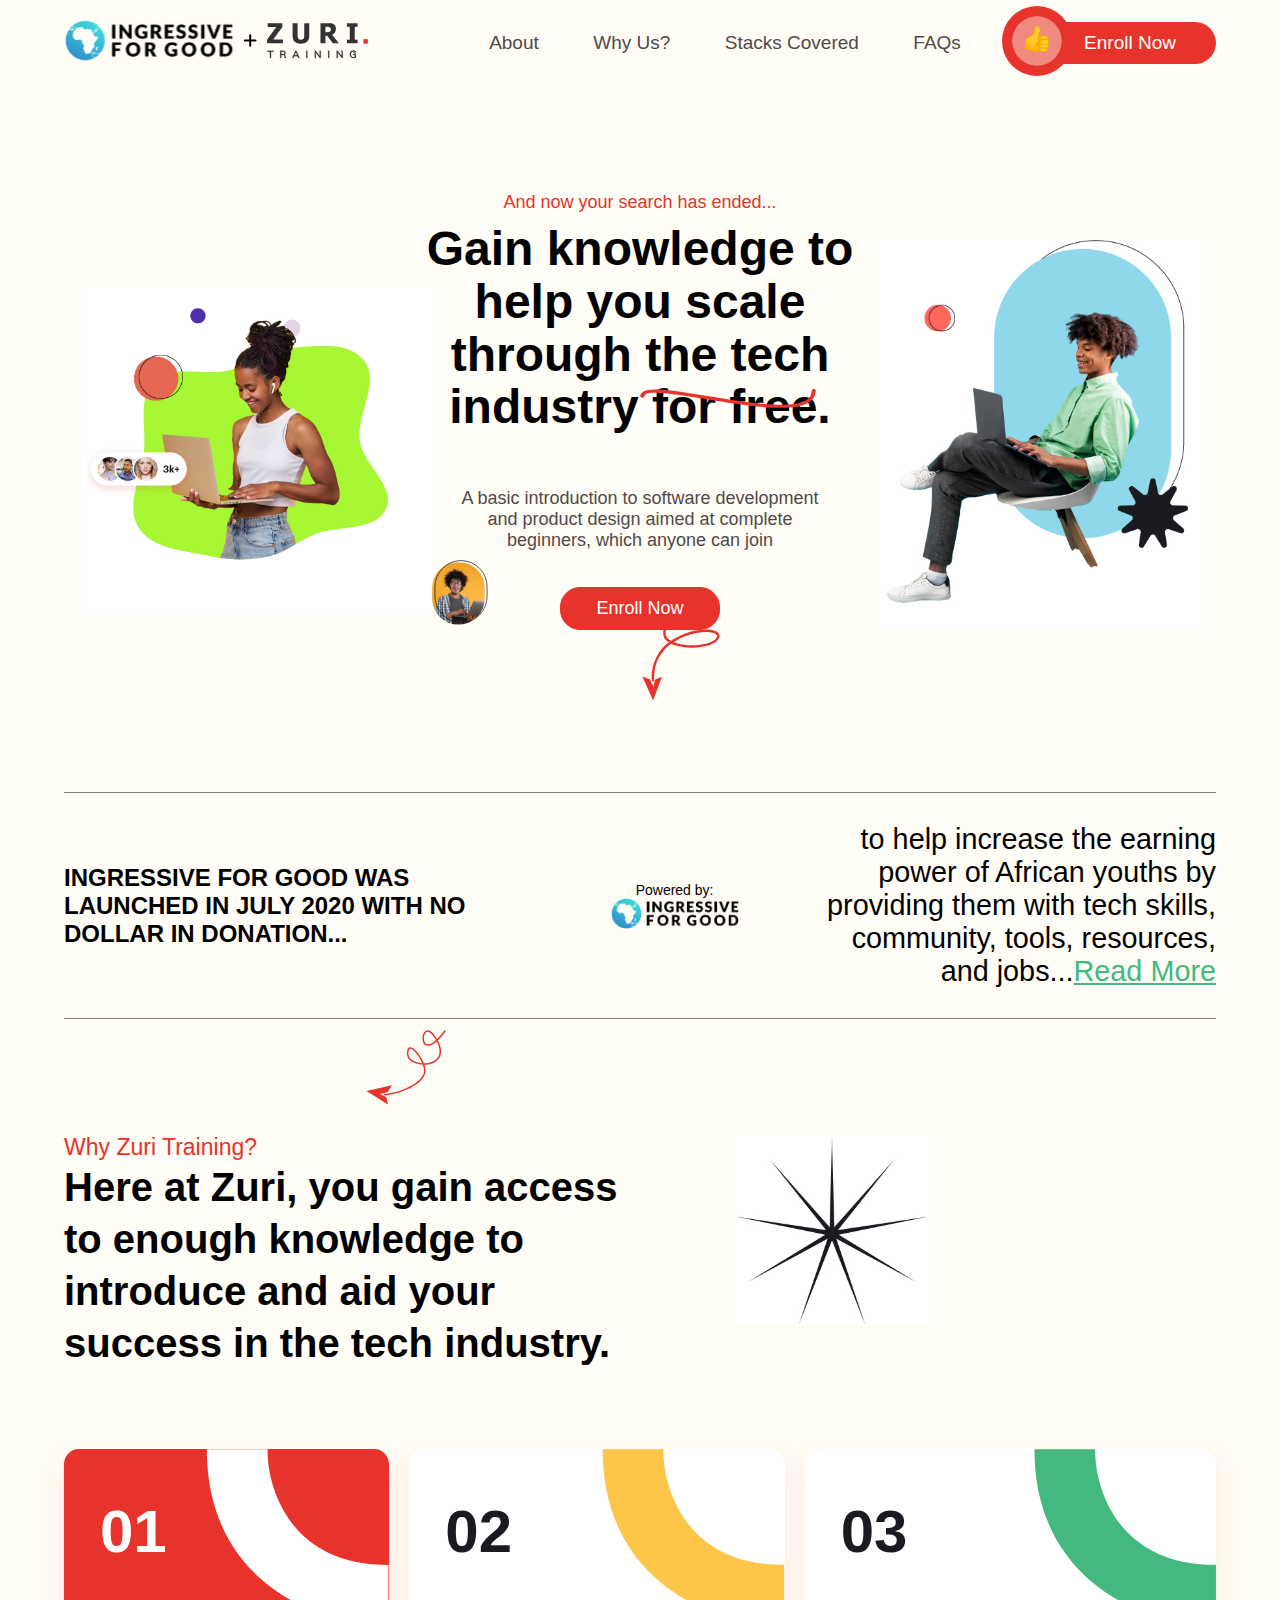
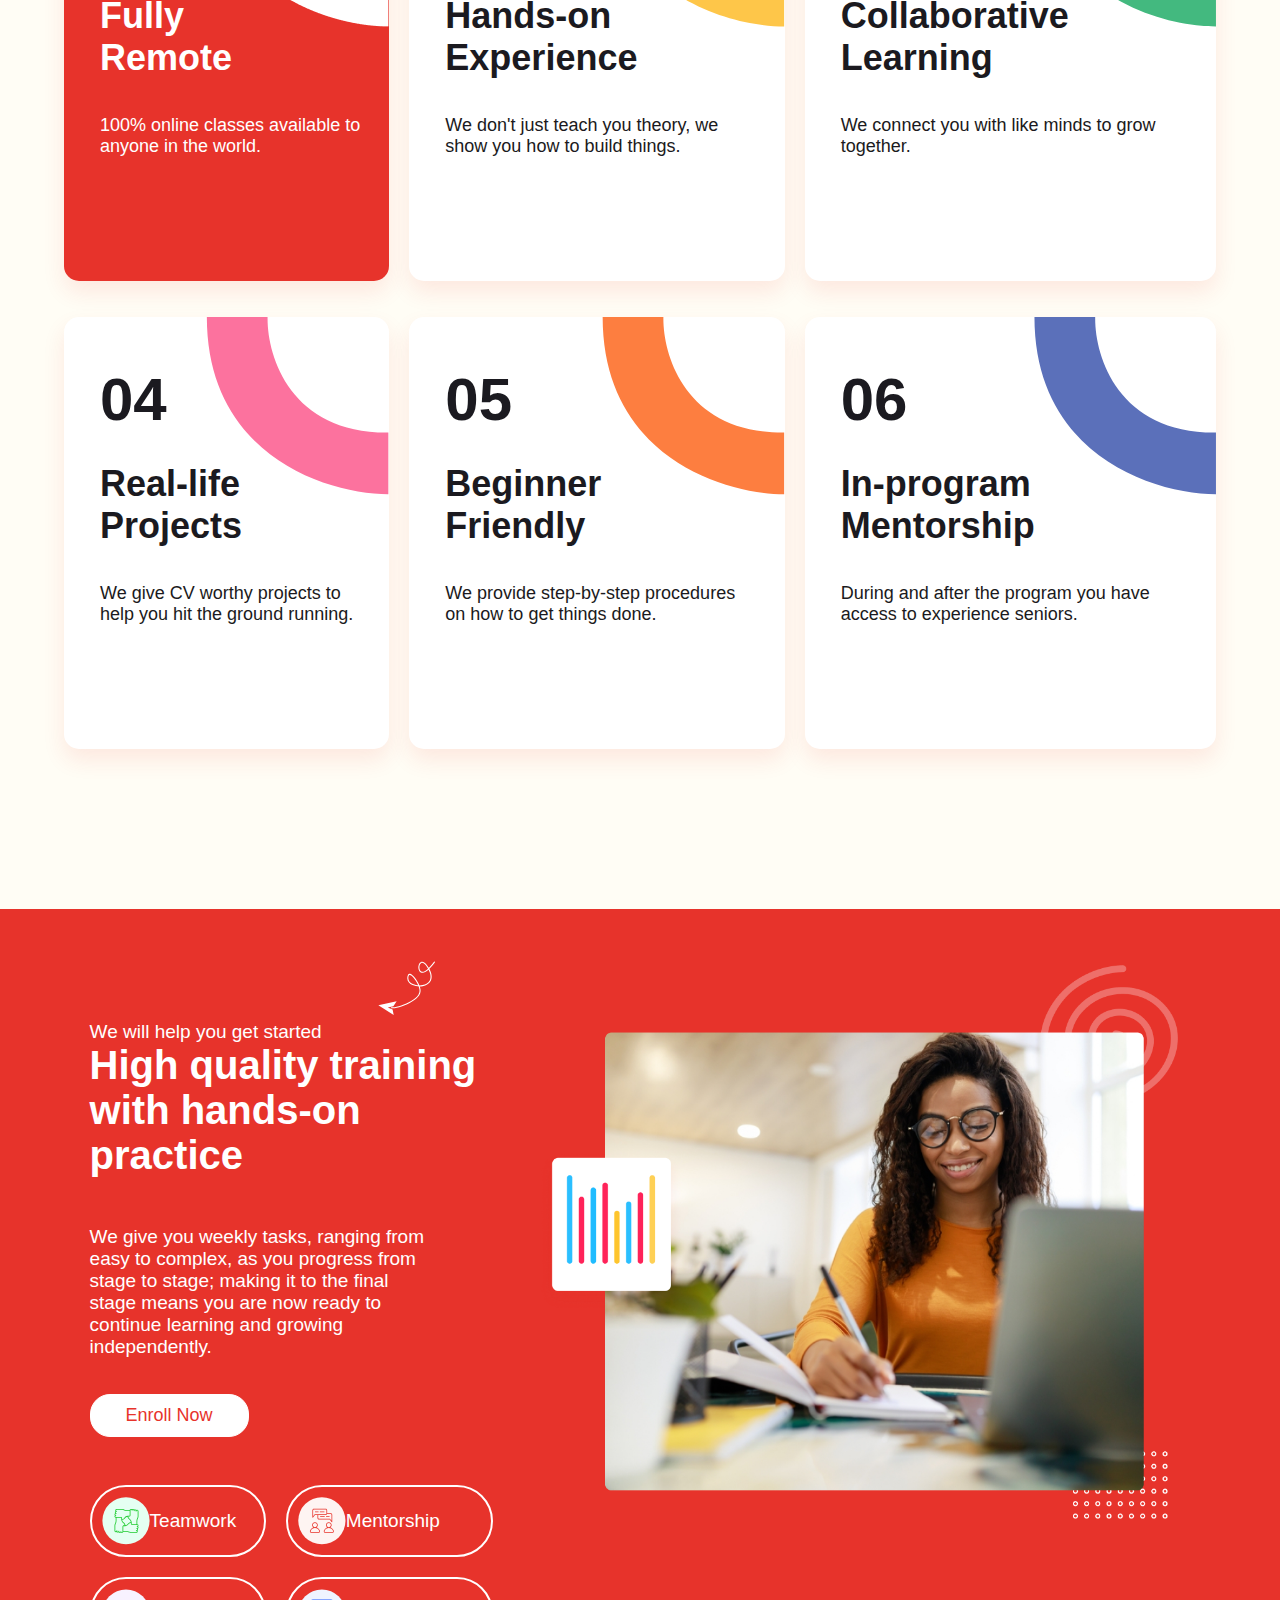
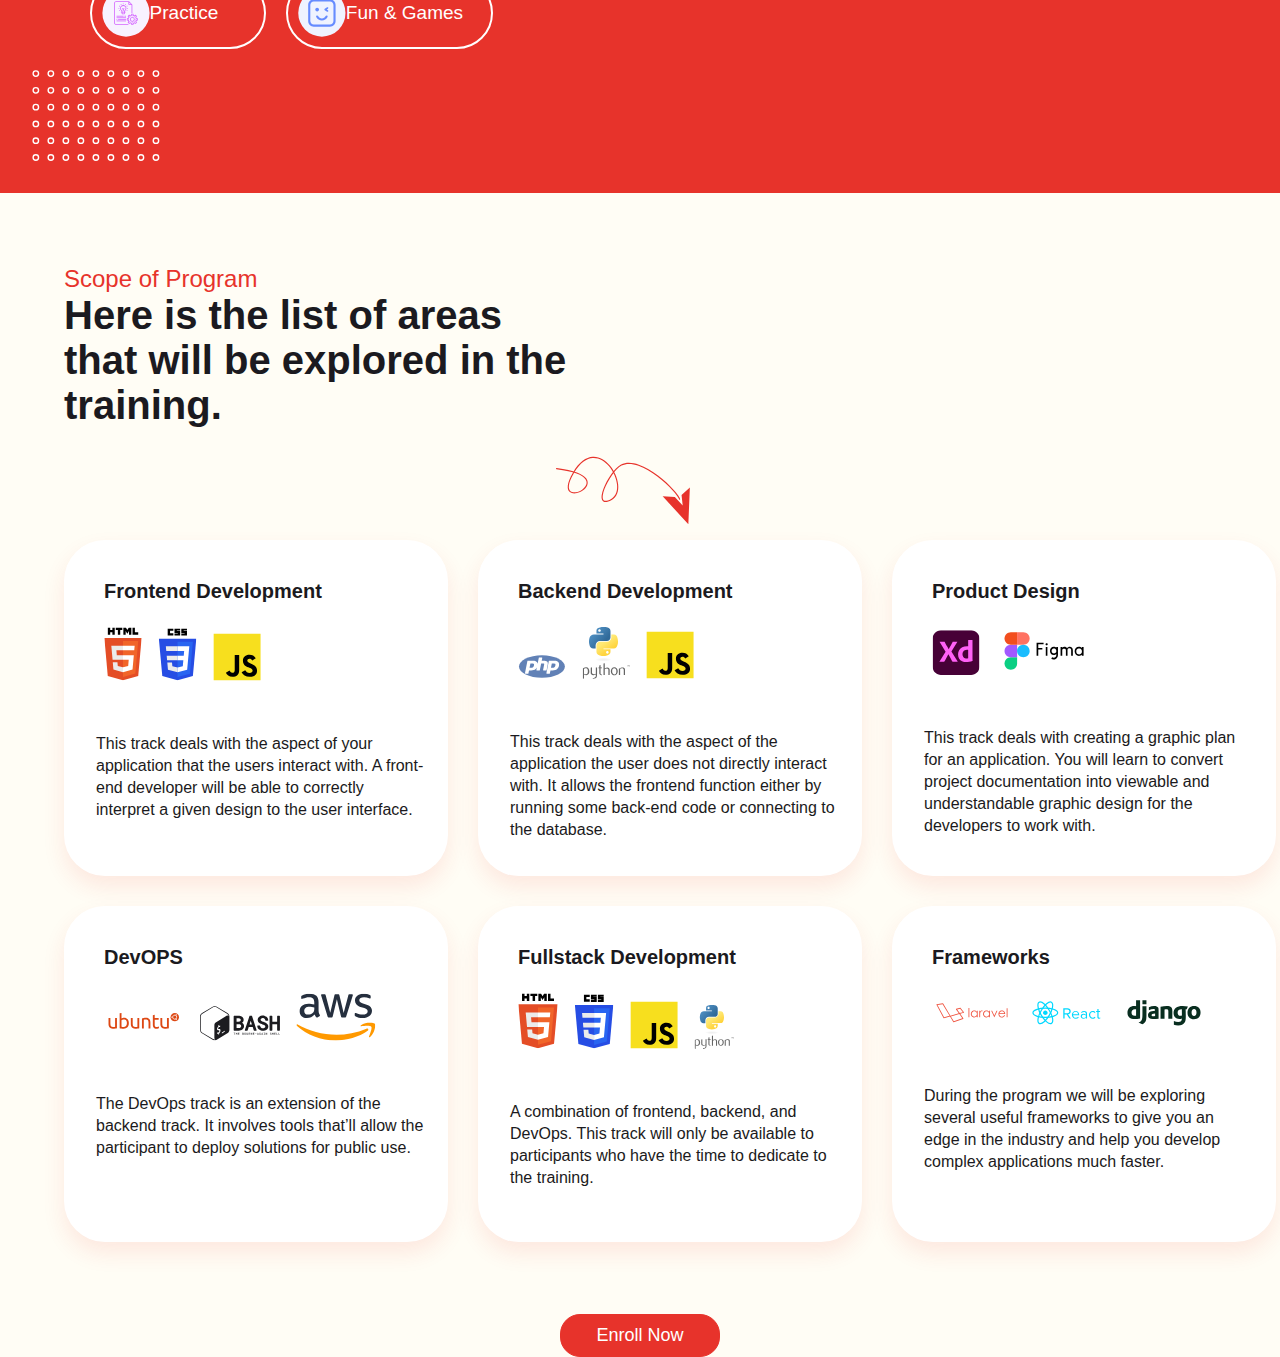
==== training.html @ 25d1b2b5 "commit" ====
<!DOCTYPE html>
<html lang="en">
<head>
    <meta charset="UTF-8">
    <meta http-equiv="X-UA-Compatible" content="IE=edge">
    <meta name="viewport" content="width=device-width, initial-scale=1.0">
    <link rel="stylesheet" href="training.css" type="text/css">
    <title>Training</title>
</head>
<body>
    <header>
        <div class="header-container">
            <div class="logo">
                <img src="./images/Zuri-logo.svg" alt="zuri-ingressive">
            </div>
            <div class="links">
                <a href="#">About</a>
                <a href="#">Why Us?</a>
                <a href="#">Stacks Covered</a>
                <a href="#">FAQs</a>
            </div>
            <div class="enroll">
                <img src="./images/thumbs.png">
                <a href="#">Enroll Now</a>
            </div>
        </div>
    </header>
    <main>
        <div class="main1">
            <p class="first-p">And now your search has ended...</p>
            <h1>Gain knowledge to help you scale through the tech industry for free.</h1>
            <p class="second-p">A basic introduction to software development and product design aimed at complete beginners, which anyone can join</p>
            <button>Enroll Now</button>
            <img class="lady-img" src="./images/lady1.jpg">
            <img class="arrow-img" src="./images/arrow-down.svg">
            <img class="line-img" src="./images/line.svg">
            <img class="male-small-img" src="./images/male-small.svg">
            <img class="male-img" src="./images/male1.jpg">
        </div>
        <div class="main2">
            <h2>INGRESSIVE FOR GOOD WAS LAUNCHED IN JULY 2020 WITH NO DOLLAR IN DONATION...</h2>
            <div class="middle">
                <p>Powered by:</p>
                <img src="./images/ingressive.png">
            </div>
            <p class="right">to help increase the earning power of African youths by providing them with tech skills, community, tools, resources, and jobs...<a href="#">Read More</a></p>
        </div>
        <div class="main3">
            <p>Why Zuri Training?</p>
            <h1>Here at Zuri, you gain access to enough knowledge to introduce and aid your success in the tech industry.</h1>
            <img class="arrow2-img" src="./images/arrow2.svg" alt="">
            <img class="star-img" src="./images/Star.jpg" alt="">
        </div>
        <div class="grid-div">
            <div class="grid-container">
                <div class="grid1">
                    <h1>01</h1>
                    <h2>Fully Remote</h2>
                    <p>100% online classes available to anyone in the world.</p>
                    <img src="./images/curve1.png">
                </div>
                <div class="grid2">
                    <h1>02</h1>
                    <h2>Hands-on Experience</h2>
                    <p>We don't just teach you theory, we show you how to build things.</p>
                    <img src="./images/curve2.svg">
                </div>
                <div class="grid3">
                    <h1>03</h1>
                    <h2>Collaborative Learning</h2>
                    <p>We connect you with like minds to grow together.</p>
                    <img src="./images/curve3.svg">
                </div>
                <div class="grid4">
                    <h1>04</h1>
                    <h2>Real-life Projects</h2>
                    <p>We give CV worthy projects to help you hit the ground running.</p>
                    <img src="./images/curve4.svg">
                </div>
                <div class="grid5">
                    <h1>05</h1>
                    <h2>Beginner Friendly</h2>
                    <p>We provide step-by-step procedures on how to get things done.</p>
                    <img src="./images/curve5.svg">
                </div>
                <div class="grid6">
                    <h1>06</h1>
                    <h2>In-program Mentorship</h2>
                    <p>During and after the program you have access to experience seniors.</p>
                    <img src="./images/curve6.svg">
                </div>
            </div>
        </div>
        <div class="main4">
            <img class="dotsection" src="./images/dotsection.svg">
            <img class="arrow3" src="./images/arrow3.svg">
            <div class="left">
                <div class="left-top">
                    <p>We will help you get started</p>
                    <h1>High quality training with hands-on practice</h1>
                    <p class="para2">We give you weekly tasks, ranging from easy to complex, as you progress from stage to stage; making it to the final stage means you are now ready to continue learning and growing independently.</p>
                    <button>Enroll Now</button>
                </div>
                <div class="left-bottom">
                    <div class="left-bottom-grid">
                        <div class="teamwork">
                            <img src="./images/teamwork.svg">
                            <p>Teamwork</p>
                        </div>
                        <div class="mentorship">
                            <img src="./images/mentorship.svg">
                            <p>Mentorship</p>
                        </div>
                        <div class="practice">
                            <img src="./images/practice.svg">
                            <p>Practice</p>
                        </div>
                        <div class="games">
                            <img src="./images/games.svg">
                            <p>Fun & Games</p>
                        </div>
                    </div>
                </div>
            </div>
            <div class="right">
                <img src="./images/main4big-img.png">
            </div>
        </div>
        <div class="main5">
            <p class="main5-p">Scope of Program</p>
            <h1 class="main5-h1">Here is the list of areas that will be explored in the training.</h1>
            <img class="arrow5"src="./images/arrow5.svg">
            <div class="main5-grid">
                <div class="g1">
                    <h2>Frontend Development</h2>
                    <div class="img-div">
                        <img src="./images/html.svg" alt="html"><img src="./images/css-3.svg" alt="css"><img class="java" src="./images/javascript.svg" alt="javascript">
                    </div>
                    <p>This track deals with the aspect of your application that the users interact with. A front-end developer will be able to correctly interpret a given design to the user interface.</p>
                </div>
                <div class="g2">
                    <h2>Backend Development</h2>
                    <div class="img-div">
                        <img src="./images/php2-logo.svg" alt="php"><img src="./images/python-logo.svg" alt="python"><img class="java" src="./images/javascript.svg" alt="javascript">
                    </div>
                    <p>This track deals with the aspect of the application the user does not directly interact with. It allows the frontend function either by running some back-end code or connecting to the database.</p>
                </div>
                <div class="g3">
                    <h2>Product Design</h2>
                    <div class="img-div">
                        <img src="./images/adobe-xd logo.svg" alt="adobe"><img class="fig" src="./images/Figma logo.svg" alt="figma">
                    </div>
                    <p>This track deals with creating a graphic plan for an application. You will learn to convert project documentation into viewable and understandable graphic design for the developers to work with.</p>
                </div>
                <div class="g4">
                    <h2>DevOPS</h2>
                    <div class="img-div">
                        <img src="./images/Ubuntu logo.svg" alt="ubuntu"><img src="./images/Bash logo.svg" alt="bash"><img src="./images/aws logo.svg" alt="aws">
                    </div>
                    <p>The DevOps track is an extension of the backend track. It involves tools that’ll allow the participant to deploy solutions for public use.</p>
                </div>
                <div class="g5">
                    <h2>Fullstack Development</h2>
                    <div class="img-div">
                        <img src="./images/html.svg" alt="html"><img src="./images/css-3.svg" alt="css"><img class="java" src="./images/javascript.svg" alt="javascript"><img src="./images/python-logo.svg" alt="python">
                    </div>
                    <p>A combination of frontend, backend, and DevOps. This track will only be available to participants who have the time to dedicate to the training.</p>
                </div>
                <div class="g6">
                    <h2>Frameworks</h2>
                    <div class="img-div">
                        <img src="./images/Laravel logo.svg" alt="laravel"><img src="./images/React logo.svg" alt="react"><img src="./images/Django logo.svg" alt="django">
                    </div>
                    <p>During the program we will be exploring several useful frameworks to give you an edge in the industry and help you develop complex applications much faster.</p>
                </div>
            </div>
            <button>Enroll Now</button>
        </div>
    </main>
</body>
</html>
---- training.css ----
@font-face {
    font-family: Averta;
    src: url(https://res.cloudinary.com/dafsch2zs/raw/upload/v1596618987/Zuri%20Landing/AvertaDemoPECuttedDemo-Regular_dghpn7.otf);
}
*{
    margin: 0;
    padding: 0;
    box-sizing: border-box;
    font-family: 'Averta', sans-serif;
}
header{
    background-color: #fffdf5;
    z-index: 3;
    width: 100%;
}
body{
    background-color: #fffdf5;
}
.header-container{
    width: 100%;
    display: flex;
    background-color: #fffdf5;
    justify-content: space-between;
    position: fixed;
    top: 0;
    z-index: 3;
}
.header-container a{
    text-decoration: none;
    font-size: 19px;
}
.header-container .logo{
    margin: auto 0 auto 5%;
    margin-top: 20px;
    margin-bottom: 20px;
}
.header-container .links{
    margin: auto 0 auto 2em;
}
.header-container .links a{
    margin-left: 50px;
    color: #514949;
}
.header-container .enroll{
    margin: auto 5% auto 0;
    display: flex;
    width: 13.5em;
}
.header-container .enroll img{
    position: absolute;
    z-index: 1;
    top: 6px;
    right: 13em;
    width: 70px;
    background-color: #E7332B;
    border-radius: 50%;
    padding: 10px;
}
.header-container .enroll a{
    margin: auto 0 auto auto;
    color: white;
    background-color: #E7332B;
    padding: 10px 40px 10px 40px;
    border-radius: 30px;
}
main{
    width: 100%;
}
.main1{
    position: relative;
    margin-top: 12em;
    margin-left: 5%;
    margin-right: 5%;
    width: 90%;
    text-align: center;
    border-bottom: 1px solid gray;
}
.main1 p{
    font-size: 18px;
}
.main1 .first-p{
    color: #E7332B;
}
.main1 h1{
    width: 45%;
    margin: 10px auto 0 auto;
    line-height: 110%;
    font-size: 3em;
    font-weight: bolder;
}
.main1 .second-p{
    width: 33%;
    margin: 3em auto 0 auto;
    color: #514949;
}
.main1 button{
    background-color: #E7332B;
    color: white;
    margin: 2em auto 9em auto;
    font-size: 18px;
    border: 1px solid #E7332B;
    border-radius: 20px;
    padding: 10px 35px 10px 35px;
}
.main1 img{
    position: absolute;
}
.main1 .lady-img{
    width: 22em;
    z-index: 1;
    top: 6em;
    left: 1.1em;
}
.main1 .male-img{
    width: 20em;
    z-index: 1;
    top: 3em;
    right: 1em;
}
.main1 .male-small-img{
    width: 3.5em;
    z-index: 1;
    top: 23em;
    left: 23em;
}
.main1 .arrow-img{
    width: 5em;
    z-index: 1;
    top: 25em;
    right: 31em;
}
.main1 .line-img{
    width: 11em;
    z-index: 2;
    top: 12.3em;
    right: 25em;
}
.main2{
    position: relative;
    margin-left: 5%;
    margin-right: 5%;
    display: flex;
    width: 90%;
    justify-content: space-between;
    border-bottom: 1px solid gray;
}
.main2 h2{
    width: 40%;
    text-align: left;
    margin: auto 0;
}
.main2 .middle{
    display: flex;
    flex-direction: column;
    margin: auto 0;
}
.main2 .middle img{
    width: 8em;
}
.main2 .middle p{
    margin: auto;
    font-size: 14px;
}
.main2 .right{
    width: 34%;
    font-size: 1.8em;
    text-align: right;
    padding: 30px 0 30px 0;
}
.main2 .right a{
    color: #43b97f;
}
.main3{
    width: 90%;
    margin-left: 5%;
    margin-right: 5%;
}
.main3 p{
    margin-top: 5em;
    color: #E7332B;
    font-size: 23px;
}
.main3 h1{
    width: 50%;
    font-size: 40px;
    line-height: 130%;
}
.main3 img{
    position: absolute;
}
.main3 .arrow2-img{
    width: 7em;
    top: 64em;
    left: 22em;
    z-index: 1;
}
.main3 .star-img{
    width: 12em;
    top: 71em;
    left: 46em;
    z-index: 1;
}
.grid-div{
    display: flex;
    width: 90%;
    margin: 4em auto 0 auto;
}
.grid-container{
    display: grid;
    grid-template-areas: 
    'a b c'
    'd e f'
    ;
    gap: 20px;
}
.grid-container h1{
    font-size: 60px;
    margin-top: 0.8em;
    margin-left: 0.6em;
}
.grid-container h2{
    font-size: 36px;
}
.grid-container p{
    font-size: 18px;
    width: 80%;
    margin-top: 2em;
    margin-left: 2em;
}
.grid-container img{
    position: absolute;
    top: 0;
    right: 0;
}
.grid1{
    grid-area: a;
    background-color: #e7332b;
    color: white;
    border-radius: 15px;
    position: relative;
    height: 27em;
    margin-top: 1em;
    box-shadow: 0px 11px 22px 0px rgba(231, 51, 43, 0.1);
}
.grid1:hover{
    margin-top: 0;
    transition: 0.3s;
}
.grid1 h2{
    width: 40%;
    margin-top: 0.8em;
    margin-left: 1em;
}
.grid2{
    grid-area: b;
    background-color: white;
    color: #1b1a20;
    border-radius: 15px;
    position: relative;
    height: 27em;
    margin-top: 1em;
    box-shadow: 0px 11px 22px 0px rgba(231, 51, 43, 0.1);
}
.grid2:hover{
    margin-top: 0;
    transition: 0.3s;
}
.grid2 h2{
    width: 50%;
    margin-top: 0.8em;
    margin-left: 1em;
}
.grid3{
    grid-area: c;
    background-color: white;
    color: #1b1a20;
    border-radius: 15px;
    position: relative;
    height: 27em;
    margin-top: 1em;
    box-shadow: 0px 11px 22px 0px rgba(231, 51, 43, 0.1);
}
.grid3:hover{
    margin-top: 0;
    transition: 0.3s;
}
.grid3 h2{
    width: 50%;
    margin-top: 0.8em;
    margin-left: 1em;
}
.grid4{
    grid-area: d;
    background-color: white;
    color: #1b1a20;
    border-radius: 15px;
    position: relative;
    height: 27em;
    margin-top: 1em;
    box-shadow: 0px 11px 22px 0px rgba(231, 51, 43, 0.1);
}
.grid4:hover{
    margin-top: 0;
    transition: 0.3s;
}
.grid4 h2{
    width: 50%;
    margin-top: 0.8em;
    margin-left: 1em;
}
.grid5{
    grid-area: e;
    background-color: white;
    color: #1b1a20;
    border-radius: 15px;
    position: relative;
    height: 27em;
    margin-top: 1em;
    box-shadow: 0px 11px 22px 0px rgba(231, 51, 43, 0.1);
}
.grid5:hover{
    margin-top: 0;
    transition: 0.3s;
}
.grid5 h2{
    width: 50%;
    margin-top: 0.8em;
    margin-left: 1em;
}
.grid6{
    grid-area: f;
    background-color: white;
    color: #1b1a20;
    border-radius: 15px;
    position: relative;
    height: 27em;
    margin-top: 1em;
    box-shadow: 0px 11px 22px 0px rgba(231, 51, 43, 0.1);
}
.grid6:hover{
    margin-top: 0;
    transition: 0.3s;
}
.grid6 h2{
    width: 50%;
    margin-top: 0.8em;
    margin-left: 1em;
}
.main4{
    width: 100%;
    display: flex;
    background-color: #E7332B;
    margin-top: 10em;
    position: relative;
}
.arrow3{
    position:absolute;
    width: 5em;
    top: 3em;
    left: 23em;
}
.dotsection{
    position: absolute;
    width: 8em;
    bottom: 2em;
    left: 2em;
}
.main4 .left{
    margin: 7em 0 9em 7%;
    width: 35%;
    display: flex;
    flex-direction: column;
}
.main4 .left h1{
    width: 90%;
    font-size: 40px;
    color: white;
}
.main4 .left p{
    width: 75%;
    font-size: 19px;
    color: white;
}
.main4 .left .para2{
    margin-top: 2.5em;
}
.main4 .left button{
    background-color: white;
    color: #E7332B;
    margin-top: 2em;
    font-size: 18px;
    border: 1px solid white;
    border-radius: 20px;
    padding: 10px 35px 10px 35px;
}
.main4 .left-bottom{
    display: flex;
    margin-top: 3em;
    width: 100%;
}
.main4 .left-bottom-grid{
    display: grid;
    width: 90%;
    grid-template-areas:
    'a b'
    'c d'
    ;
    gap: 20px;
}
.main4 .left-bottom .teamwork{
    grid-area: a;
    display: flex;
    border: 2px solid white;
    border-radius: 40px;
}
.main4 .left-bottom .mentorship{
    grid-area: b;
    display: flex;
    border: 2px solid white;
    border-radius: 40px;
}
.main4 .left-bottom .practice{
    grid-area: c;
    display: flex;
    border: 2px solid white;
    border-radius: 40px;
}
.main4 .left-bottom .games{
    grid-area: d;
    display: flex;
    border: 2px solid white;
    border-radius: 40px;
}
.main4 .left-bottom img{
    width: 3em;
    padding-top: 10px;
    padding-bottom: 10px;
    margin-left: 10px;
}
.main4 .left-bottom p{
    margin: auto;
}
.main4 .right{
    width: 50%;
    margin-left: 0;
}
.main4 .right img{
    width: 100%;
    margin-top: 3.5em;
}
.main5{
    display: flex;
    flex-direction: column;
    position: relative;
}
.main5-p{
    color: #e7332b;
    font-size: 24px;
    margin: 3em 0 0 5%;
}
.main5-h1{
    color: #1b1a20;
    font-size: 40px;
    margin-left: 5%;
    width: 40%;
}
.arrow5{
    position: absolute;
    width: 10em;
    top: 14em;
    left: 43%;
}
.main5-grid{
    width: 90%;
    margin: 7em auto 0 auto;
    display: grid;
    grid-template-areas: 
    'a b c'
    'd e f'
    ;
    gap: 30px;
}
.main5-grid div h2{
    font-size: 20px;
    color: #1b1a20;
    margin: 2em 0 0 2em;
}
.main5-grid div p{
    color: #1b1a20;
    margin: 3em 1.5em 0 2em;
    line-height: 22px;
}
.main5-grid .img-div{
    margin-left: 2.5em;
    margin-top: 1.5em;
}
.main5-grid .img-div .java{
    width: 3em;
}
.main5-grid .img-div .fig{
    width: 6em;
}
.main5-grid .img-div img{
    margin-right: 1em;
}
.main5-grid .g1{
    grid-area: a;
    background-color: white;
    width: 24em;
    border-radius: 41px;
    box-shadow: rgba(231, 51, 43, 0.1) 0px 11px 22px 0px;
    height: 21em;
}
.main5-grid .g1 img{
    width: 2.4em;
}
.main5-grid .g2{
    grid-area: b;
    background-color: white;
    width: 24em;
    border-radius: 41px;
    box-shadow: rgba(231, 51, 43, 0.1) 0px 11px 22px 0px;
    height: 21em;
}
.main5-grid .g2 img{
    width: 3em;
}
.main5-grid .g3{
    grid-area: c;
    background-color: white;
    width: 24em;
    border-radius: 41px;
    box-shadow: rgba(231, 51, 43, 0.1) 0px 11px 22px 0px;
    height: 21em;
}
.main5-grid .g3 img{
    width: 3em;
}
.main5-grid .g4{
    grid-area: d;
    background-color: white;
    width: 24em;
    border-radius: 41px;
    box-shadow: rgba(231, 51, 43, 0.1) 0px 11px 22px 0px;
    height: 21em;
}
.main5-grid .g4 img{
    width: 5em;
}
.main5-grid .g5{
    grid-area: e;
    background-color: white;
    width: 24em;
    border-radius: 41px;
    box-shadow: rgba(231, 51, 43, 0.1) 0px 11px 22px 0px;
    height: 21em;
}
.main5-grid .g5 img{
    width: 2.5em;
}
.main5-grid .g6{
    grid-area: f;
    background-color: white;
    width: 24em;
    border-radius: 41px;
    box-shadow: rgba(231, 51, 43, 0.1) 0px 11px 22px 0px;
    height: 21em;
}
.main5-grid .g6 img{
    width: 5em;
}
.main5 button{
    background-color: #E7332B;
    color: white;
    margin: 4em auto 0 auto;
    font-size: 18px;
    border: 1px solid #E7332B;
    border-radius: 20px;
    padding: 10px 35px 10px 35px;
}
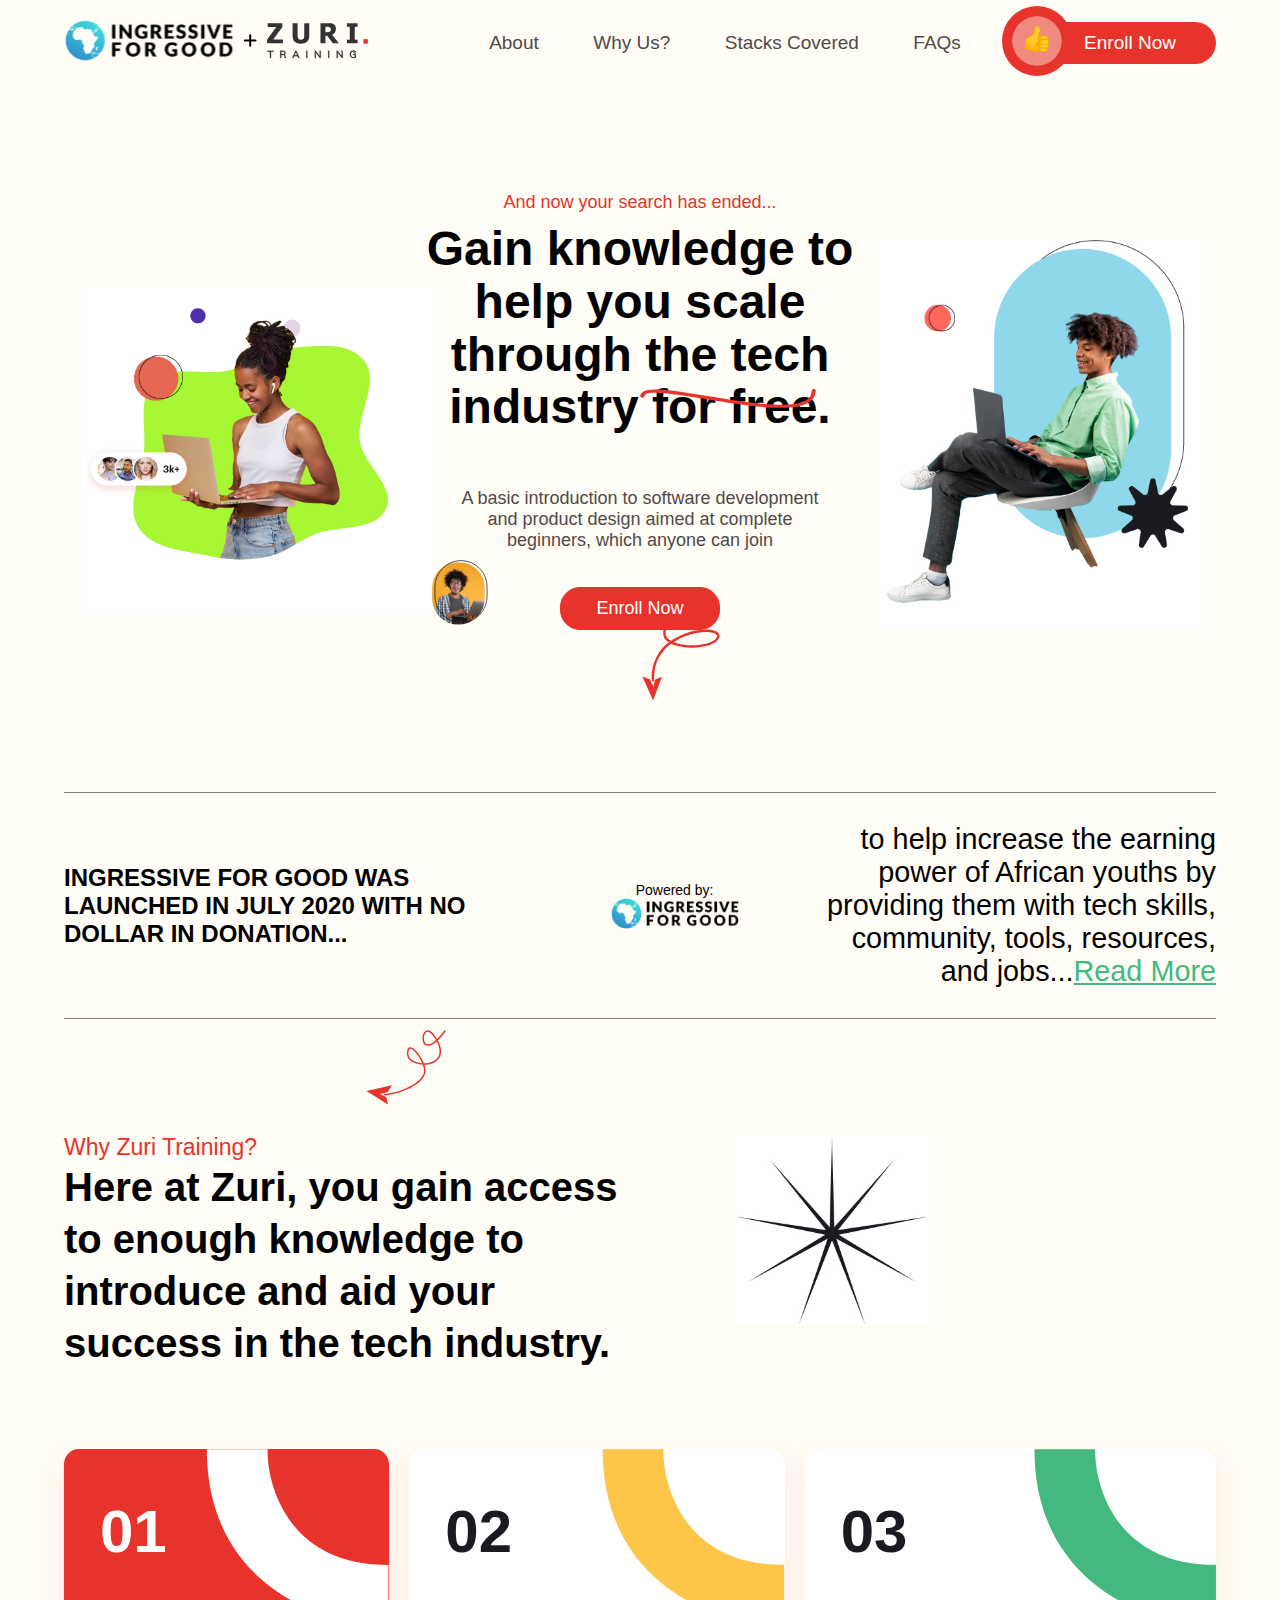
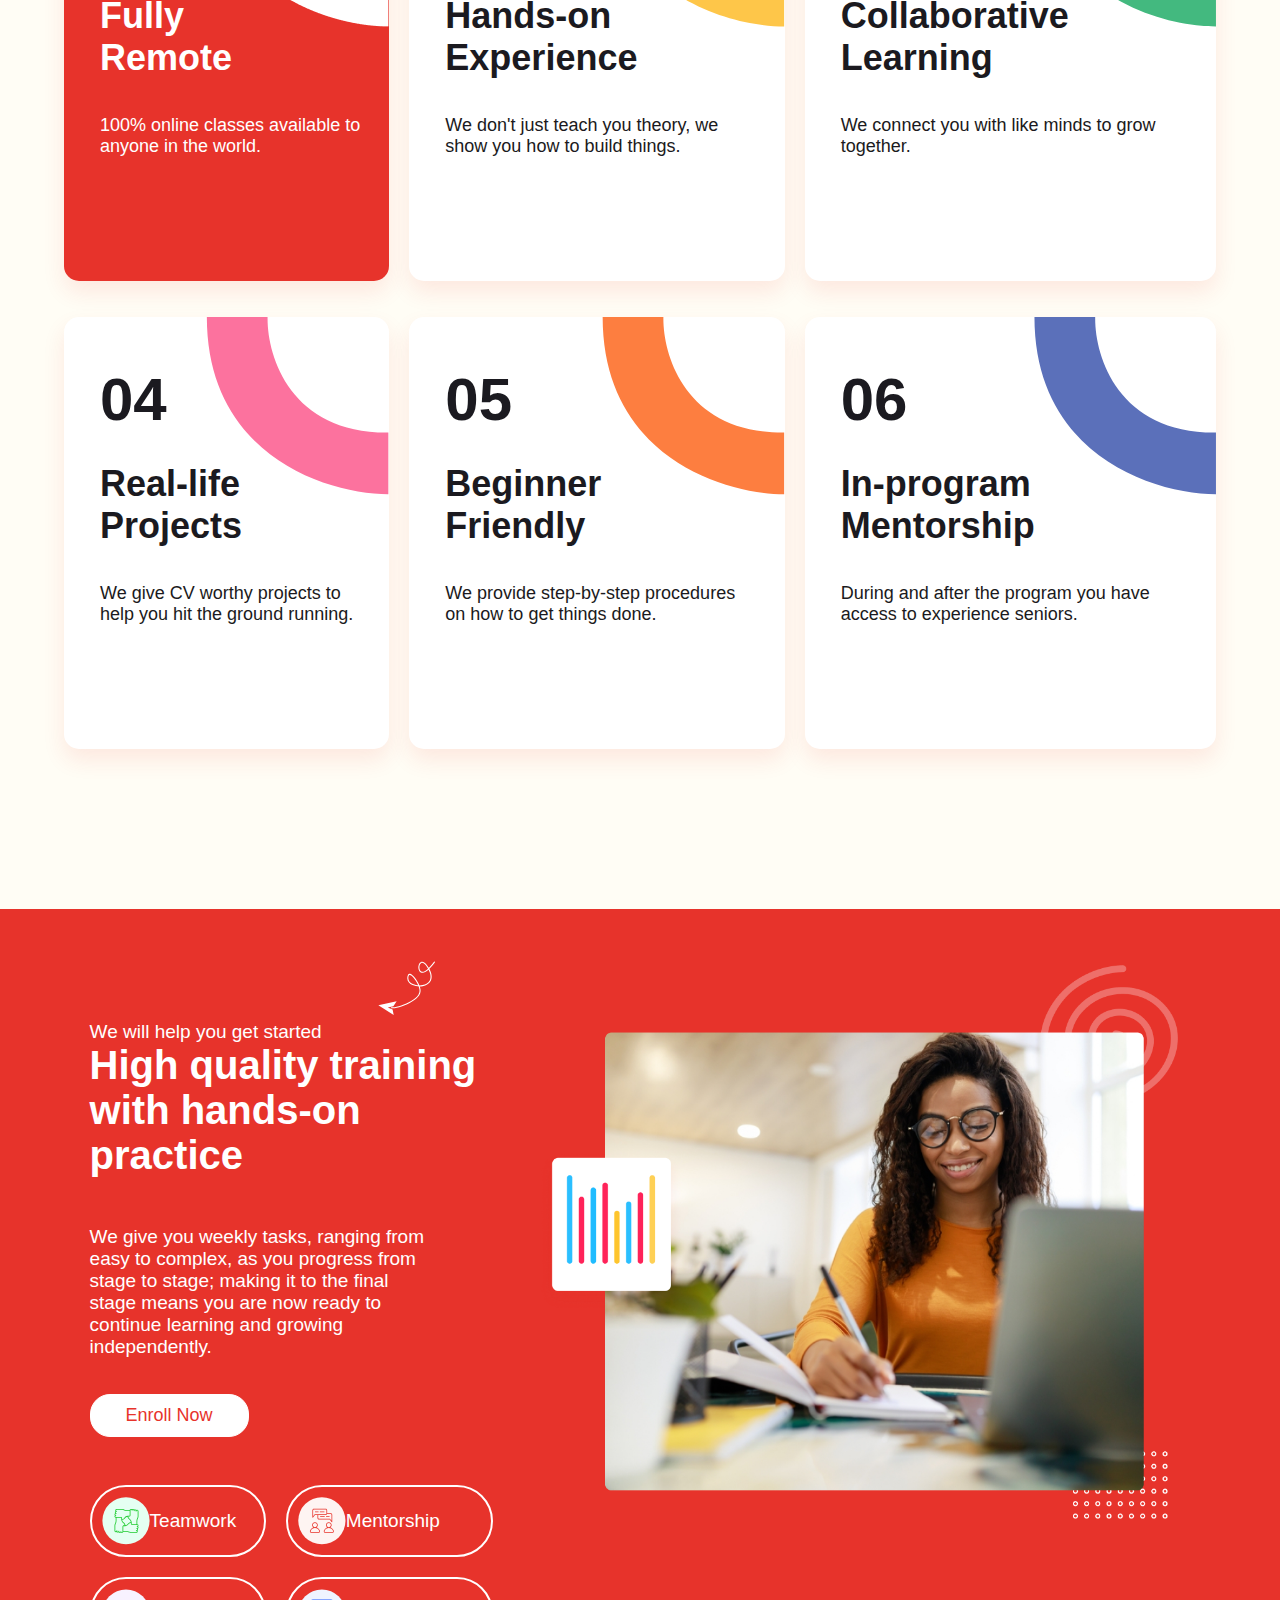
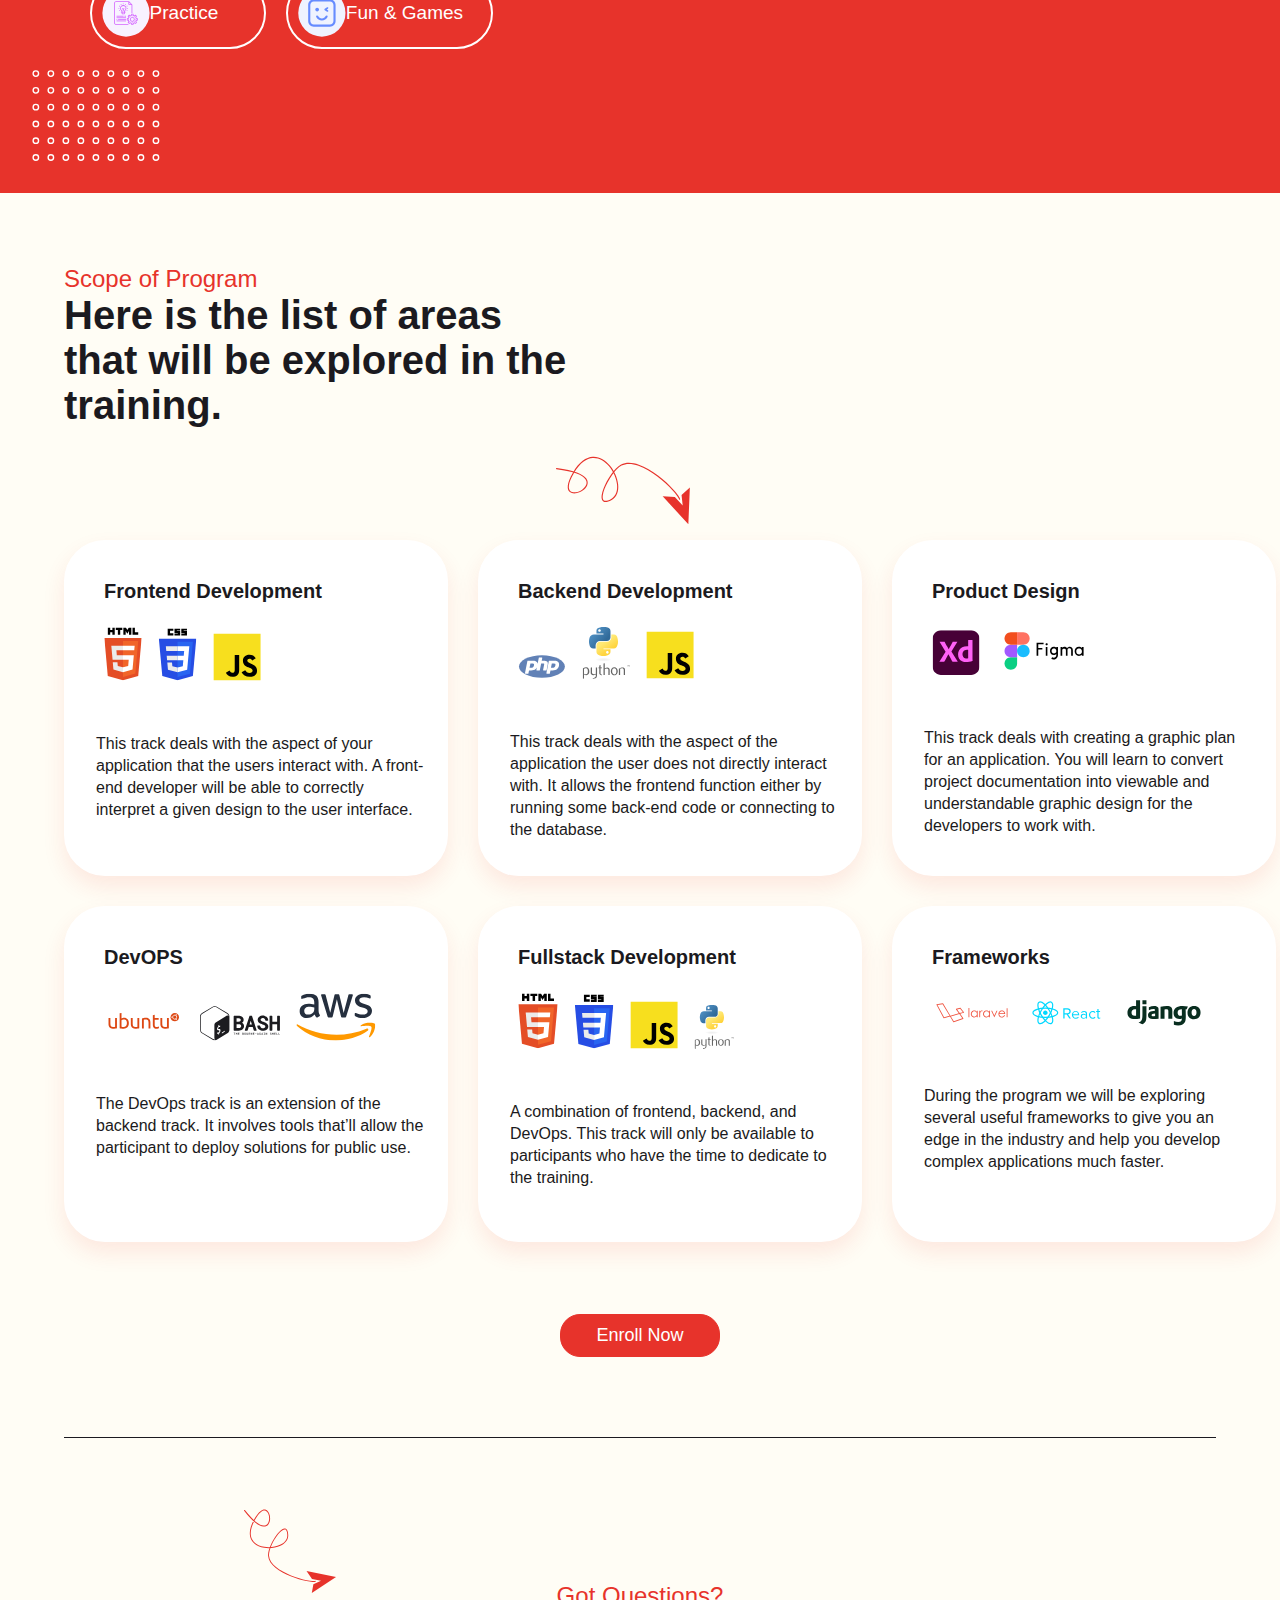
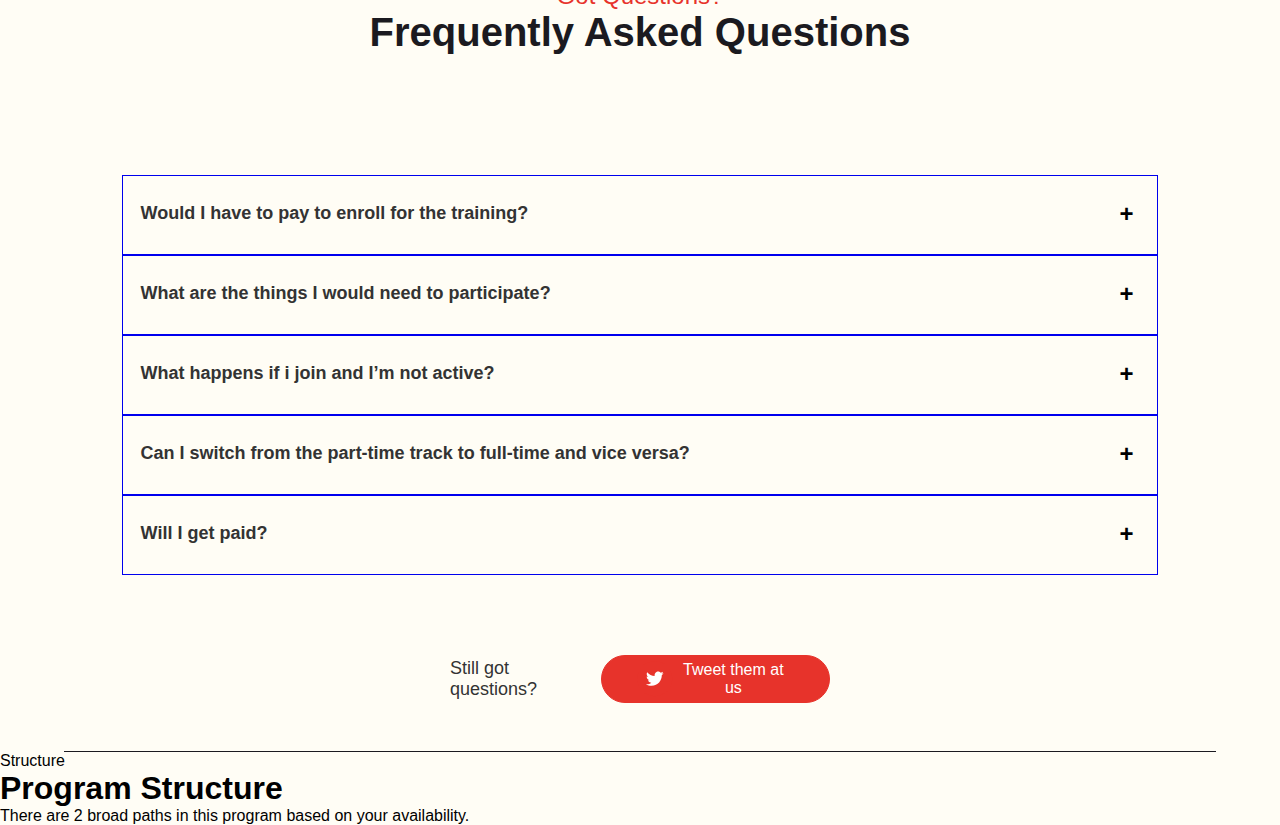
==== commit 83b19619: "commit" ====
--- a/training.html
+++ b/training.html
@@ -176,6 +176,42 @@
             </div>
             <button>Enroll Now</button>
         </div>
+        <div class="main6">
+            <img  class="main6-wire"src="./images/main6-wire.svg">
+            <p class="first-p">Got Questions?</p>
+            <h1>Frequently Asked Questions</h1>
+            <div class="q-div">
+                <p class="question">Would I have to pay to enroll for the training?</p>
+                <p class="plus">+</p>
+            </div>
+            <div class="q-div">
+                <p class="question">What are the things I would need to participate?</p>
+                <p class="plus">+</p>
+            </div>
+            <div class="q-div">
+                <p class="question">What happens if i join and I’m not active?</p>
+                <p class="plus">+</p>
+            </div>
+            <div class="q-div">
+                <p class="question">Can I switch from the part-time track to full-time and vice versa?</p>
+                <p class="plus">+</p>
+            </div>
+            <div class="q-div">
+                <p class="question">Will I get paid?</p>
+                <p class="plus">+</p>
+            </div>
+            <div class="tweet">
+                <p>Still got questions?</p>
+                <button><img src="./images/twitter-red.svg"><a>Tweet them at us</a></button>
+            </div>
+        </div>
+        <div class="main7">
+            <p>Structure</p>
+            <h1>Program Structure</h1>
+            <p>There are 2 broad paths in this program based on your availability.</p>
+            <div></div>
+            <div></div>
+        </div>
     </main>
 </body>
 </html>--- a/training.css
+++ b/training.css
@@ -577,4 +577,73 @@
     border: 1px solid #E7332B;
     border-radius: 20px;
     padding: 10px 35px 10px 35px;
+}
+.main6{
+    width: 90%;
+    border-top: 1px solid #1b1a20;
+    border-bottom: 1px solid #1b1a20;
+    margin: 5em auto 0 auto;
+    position: relative;
+}
+.main6-wire{
+    position: absolute;
+    width: 8em;
+    top: 4em;
+    left: 10em;
+}
+.main6 .first-p{
+    font-size: 24px;
+    color: #e7332b;
+    text-align: center;
+    margin-top: 6em;
+}
+.main6 h1{
+    font-size: 40px;
+    color: #1b1a20;
+    text-align: center;
+    margin-bottom: 3em;
+}
+.main6 .q-div{
+    display: flex;
+    justify-content: space-between;
+    width: 90%;
+    height: 5em;
+    border: 1px solid #0000ee;
+    margin: auto;
+}
+.main6 .q-div .question{
+    font-size: 18px;
+    color: #333333;
+    font-weight: bolder;
+    margin-top: 1.5em;
+    margin-left: 1em;
+}
+.main6 .q-div .plus{
+    font-size: 24px;
+    font-weight: bolder;
+    margin-top: 1em;
+    margin-right: 1em;
+}
+.main6 .tweet{
+    display: flex;
+    justify-content: space-between;
+    width: 33%;
+    margin: 5em auto 3em auto;
+}
+.main6 .tweet p{
+    font-size: 18px;
+    color: #333333;
+    margin: auto 0 auto 0;
+}
+.main6 .tweet button{
+    display: flex;
+    background-color: #e7332b;
+    border: 1px solid #e7332b;
+    border-radius: 30px;
+    padding: 5px 35px 5px 35px;
+    color: white;
+}
+.main6 .tweet button a{
+    margin: auto 0 auto auto;
+    font-size: 16px;
 }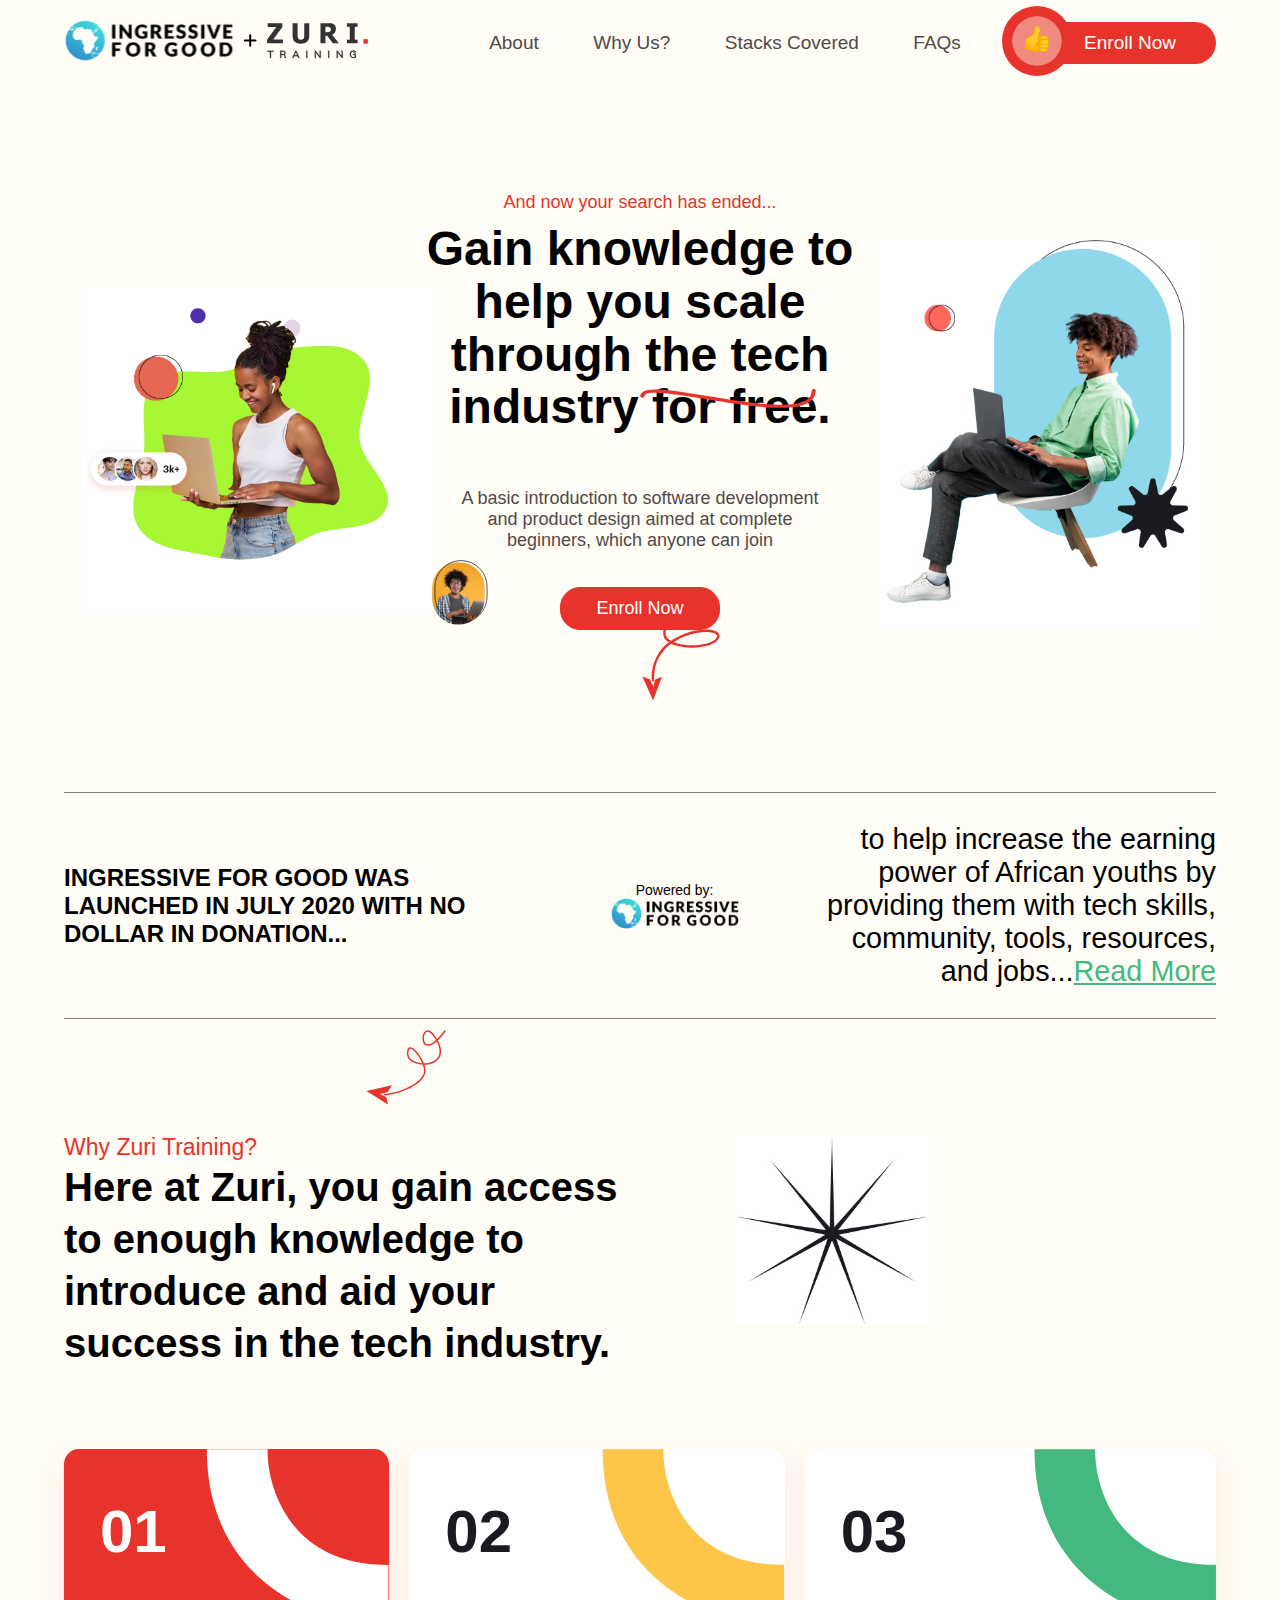
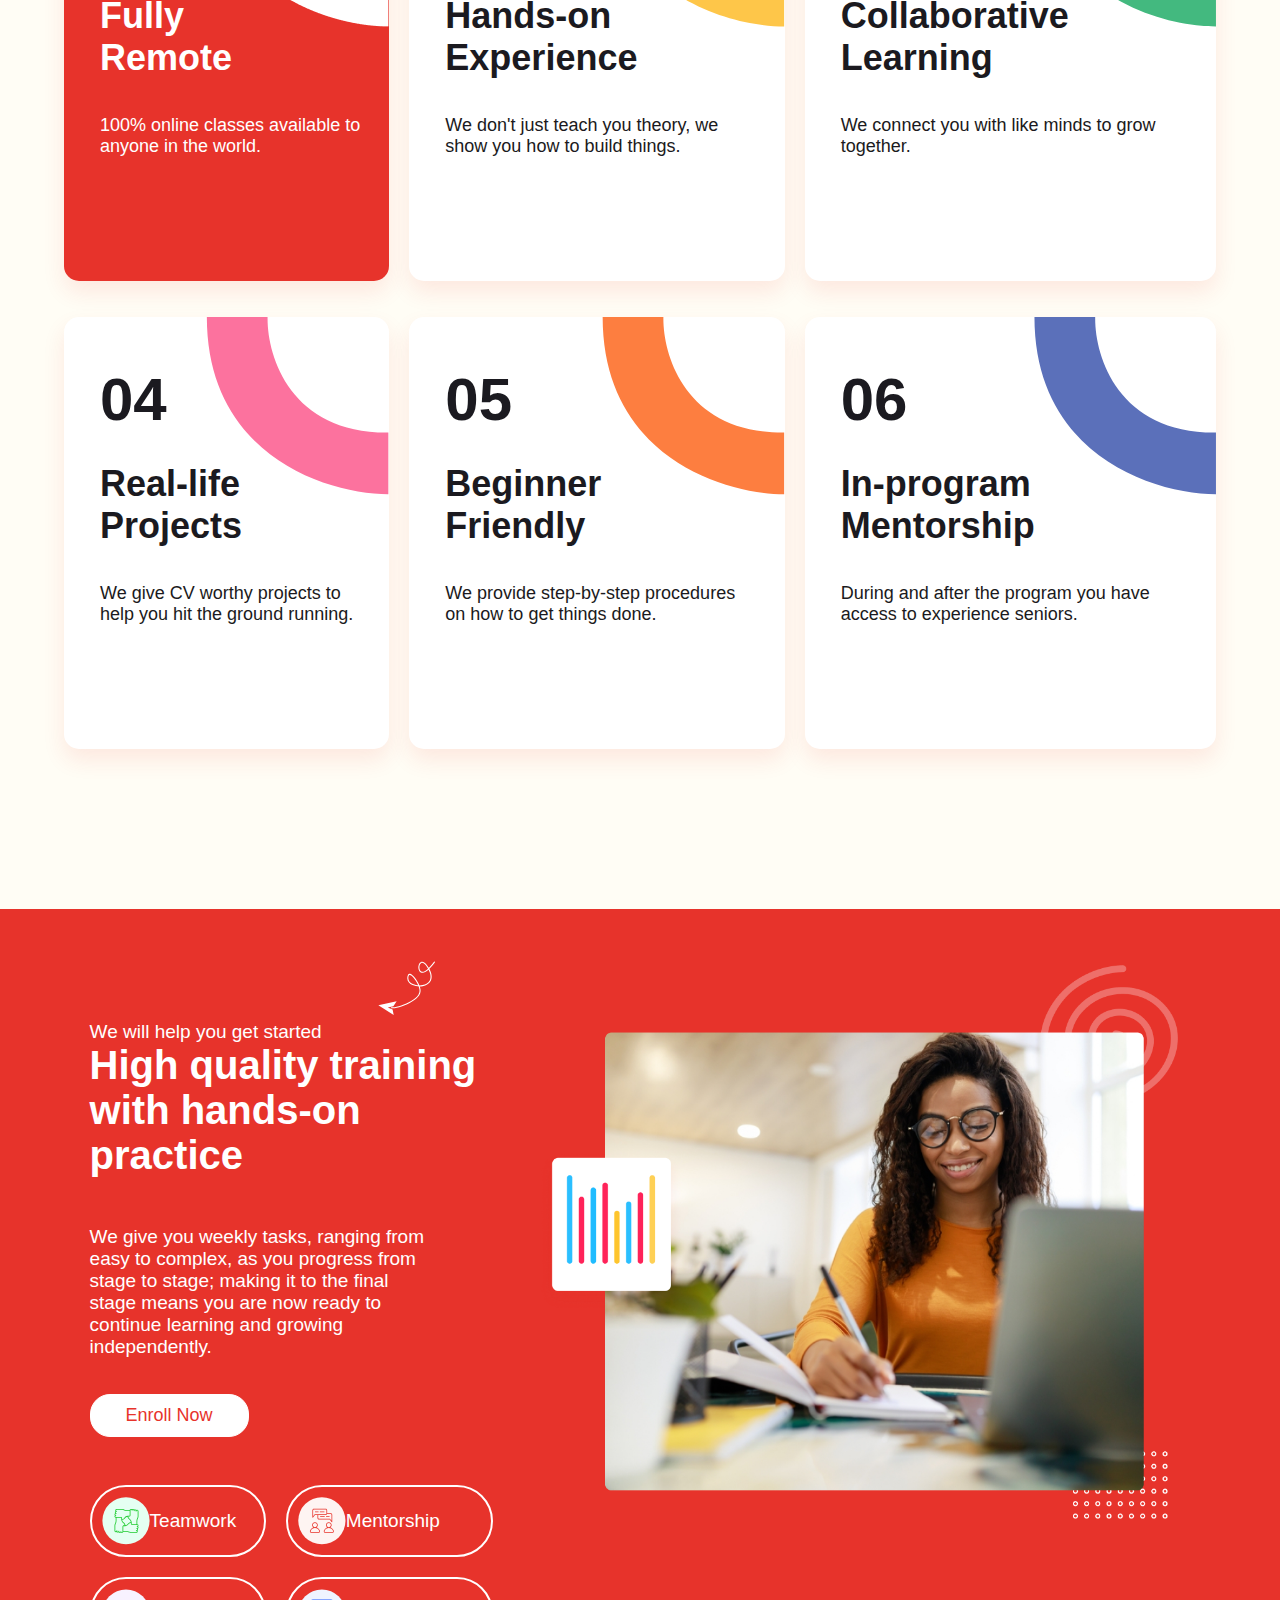
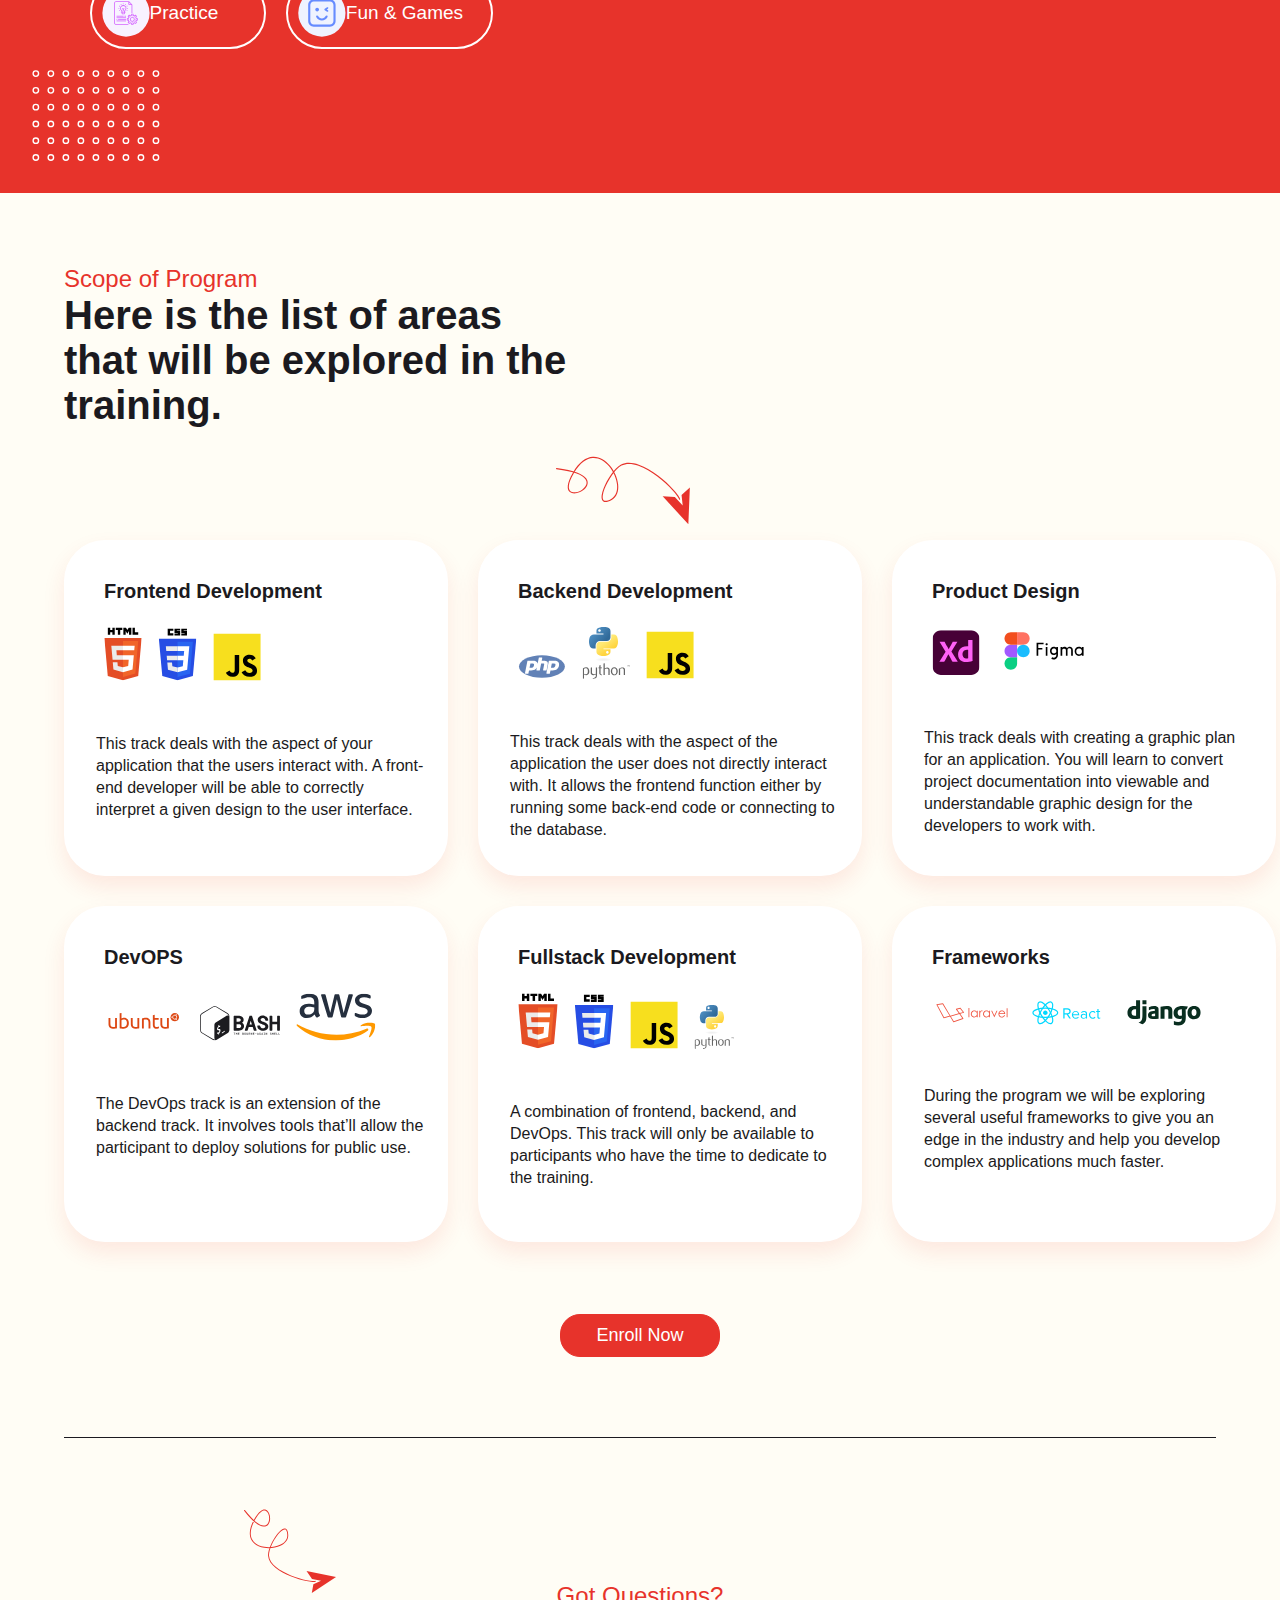
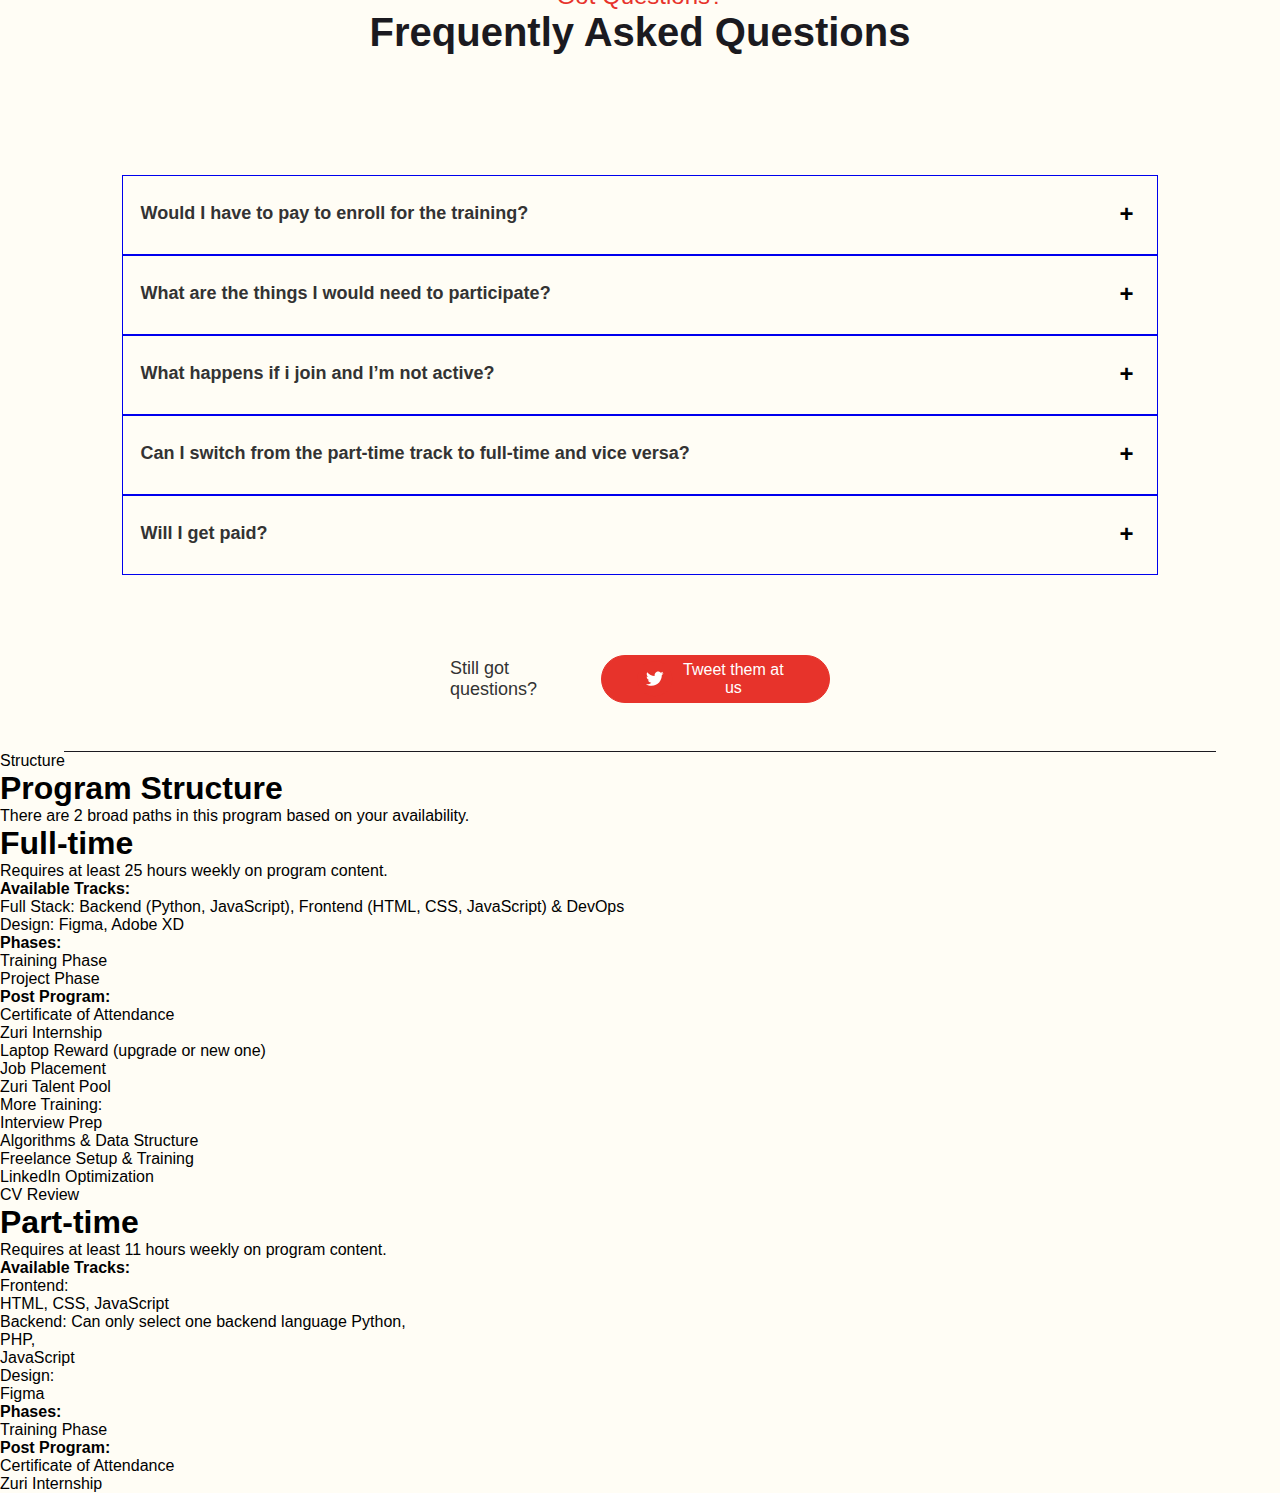
==== commit 13049912: "commit" ====
--- a/training.html
+++ b/training.html
@@ -209,8 +209,55 @@
             <p>Structure</p>
             <h1>Program Structure</h1>
             <p>There are 2 broad paths in this program based on your availability.</p>
-            <div></div>
-            <div></div>
+            <div>
+                <div>
+                    <h1>Full-time</h1>
+                    <p>Requires at least 25 hours weekly on program content.</p>
+                    <h4>Available Tracks:</h4>
+                    <ul>
+                        <li>Full Stack: Backend (Python, JavaScript), Frontend (HTML, CSS, JavaScript) & DevOps</li>
+                        <li>Design: Figma, Adobe XD</li>
+                    </ul>
+                    <h4>Phases:</h4>
+                    <ul>
+                        <li>Training Phase</li>
+                        <li>Project Phase</li>
+                    </ul>
+                    <h4>Post Program:</h4>
+                    <ul>
+                        <li>Certificate of Attendance</li>
+                        <li>Zuri Internship</li>
+                        <li>Laptop Reward (upgrade or new one)</li>
+                        <li>Job Placement</li>
+                        <li>Zuri Talent Pool</li>
+                        <li>More Training:</li>
+                    </ul>
+                    <p>Interview Prep</p>
+                    <p>Algorithms & Data Structure</p>
+                    <p>Freelance Setup & Training</p>
+                    <p>LinkedIn Optimization</p>
+                    <p>CV Review</p>
+                </div>
+                <div>
+                    <h1>Part-time</h1>
+                    <P>Requires at least 11 hours weekly on program content.</P>
+                    <h4>Available Tracks:</h4>
+                    <ul>
+                        <li>Frontend:<br>HTML, CSS, JavaScript</li>
+                        <li>Backend: Can only select one backend language Python,<br>PHP,<br>JavaScript</li>
+                        <li>Design:<br>Figma</li>
+                    </ul>
+                    <h4>Phases:</h4>
+                    <ul>
+                        <li>Training Phase</li>
+                    </ul>
+                    <h4>Post Program:</h4>
+                    <ul>
+                        <li>Certificate of Attendance</li>
+                        <li>Zuri Internship</li>
+                    </ul>
+                </div>
+            </div>
         </div>
     </main>
 </body>
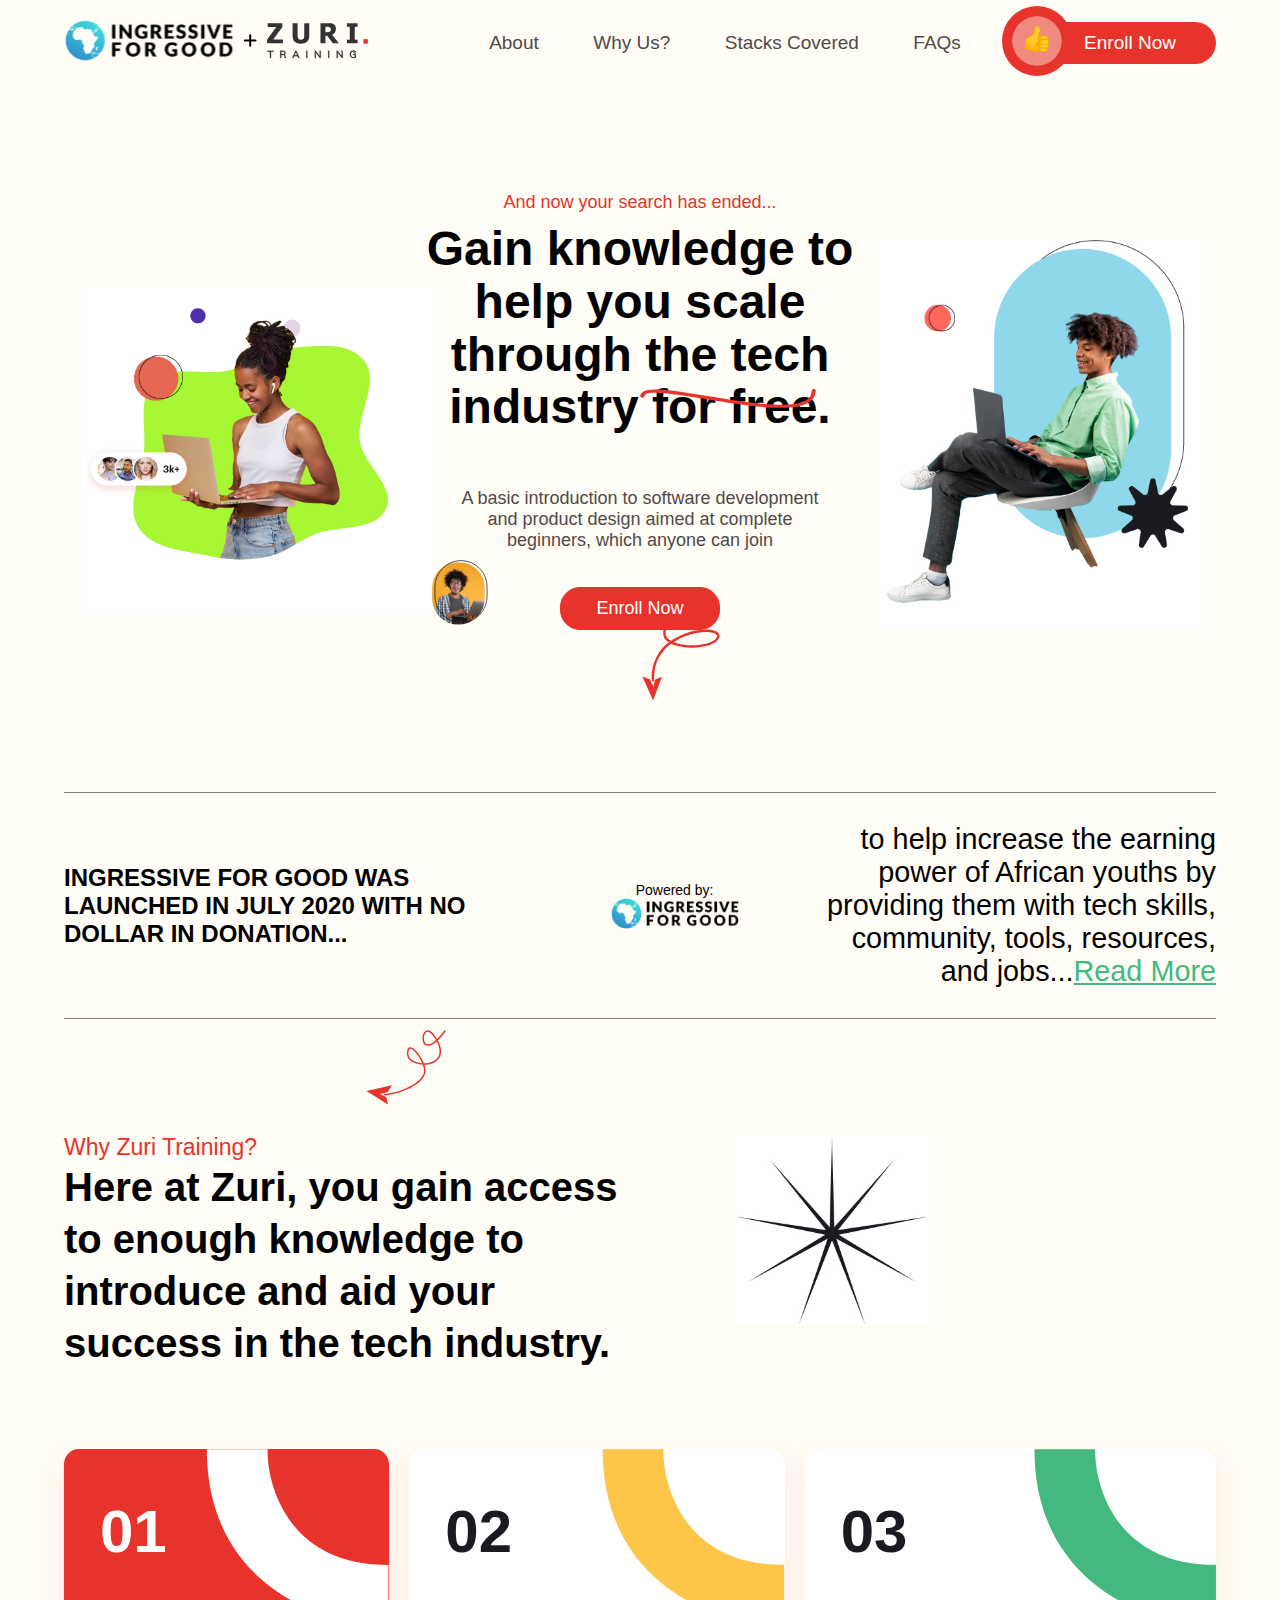
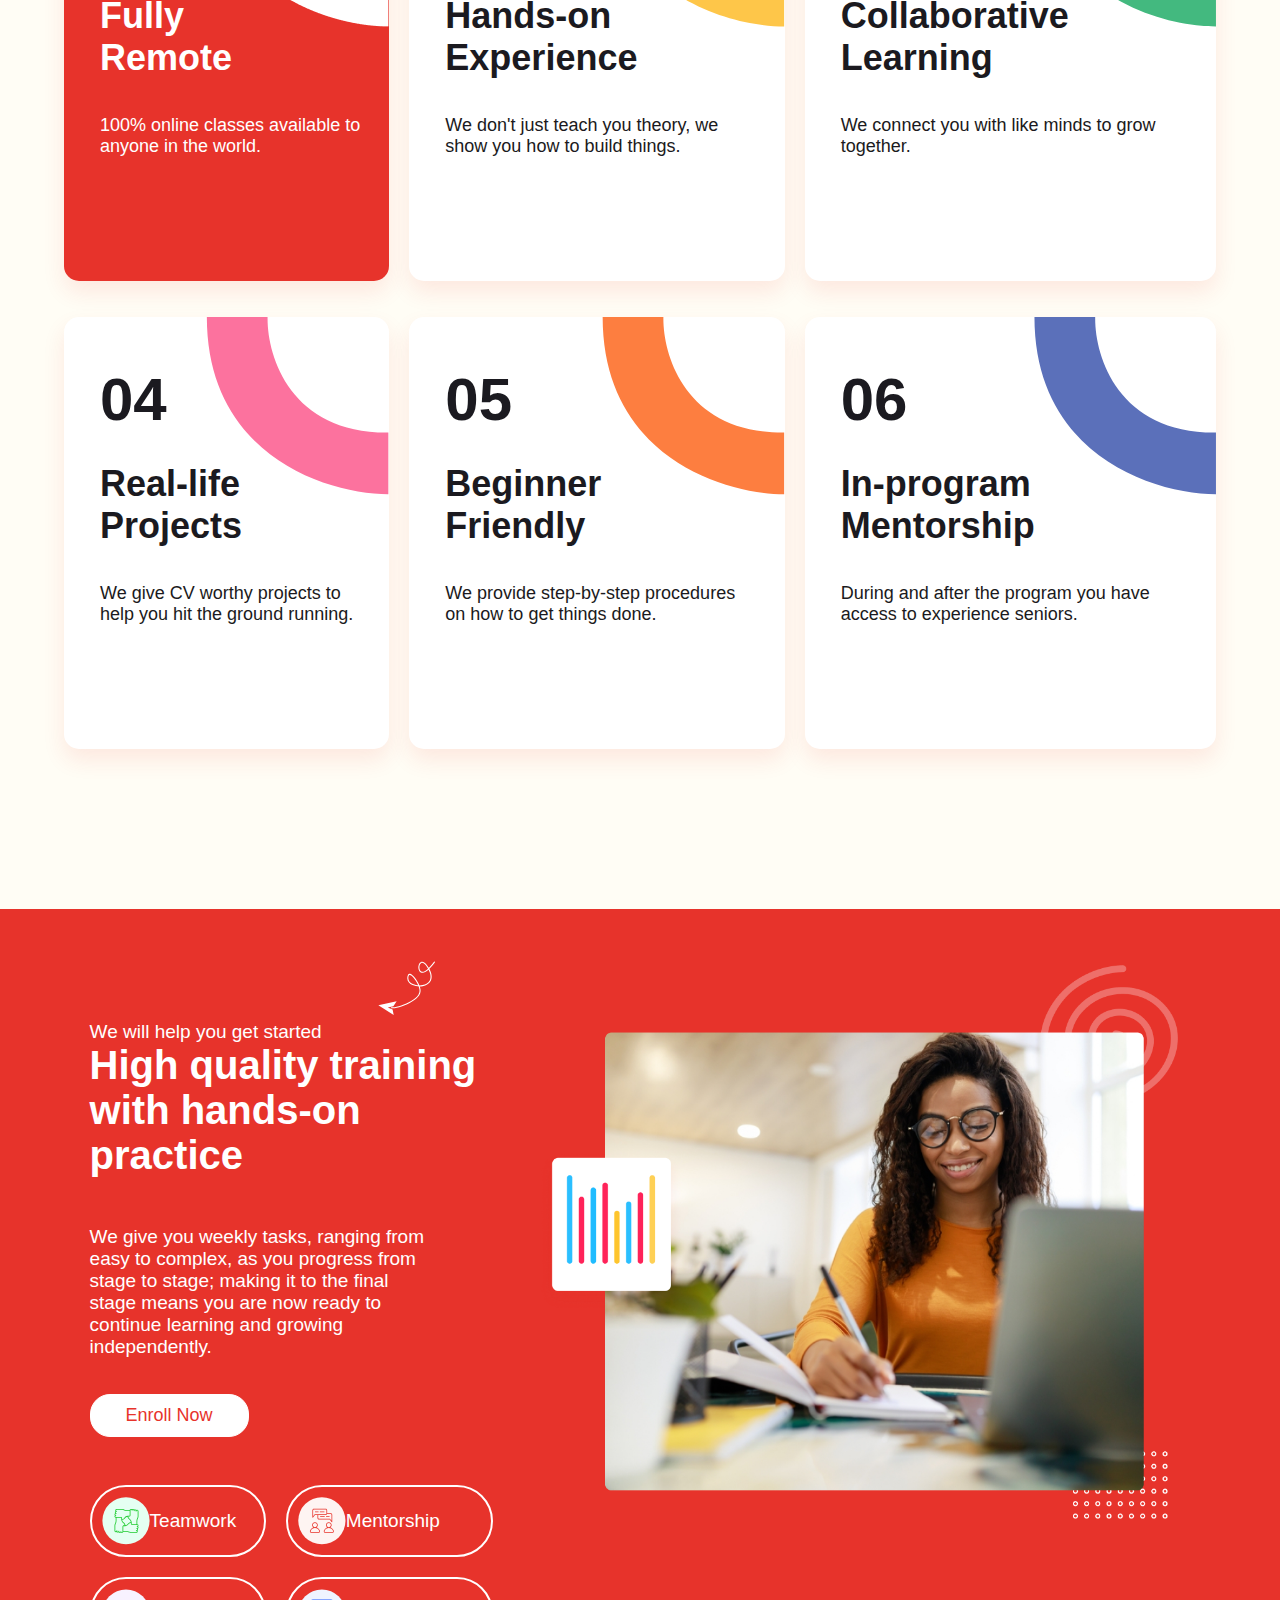
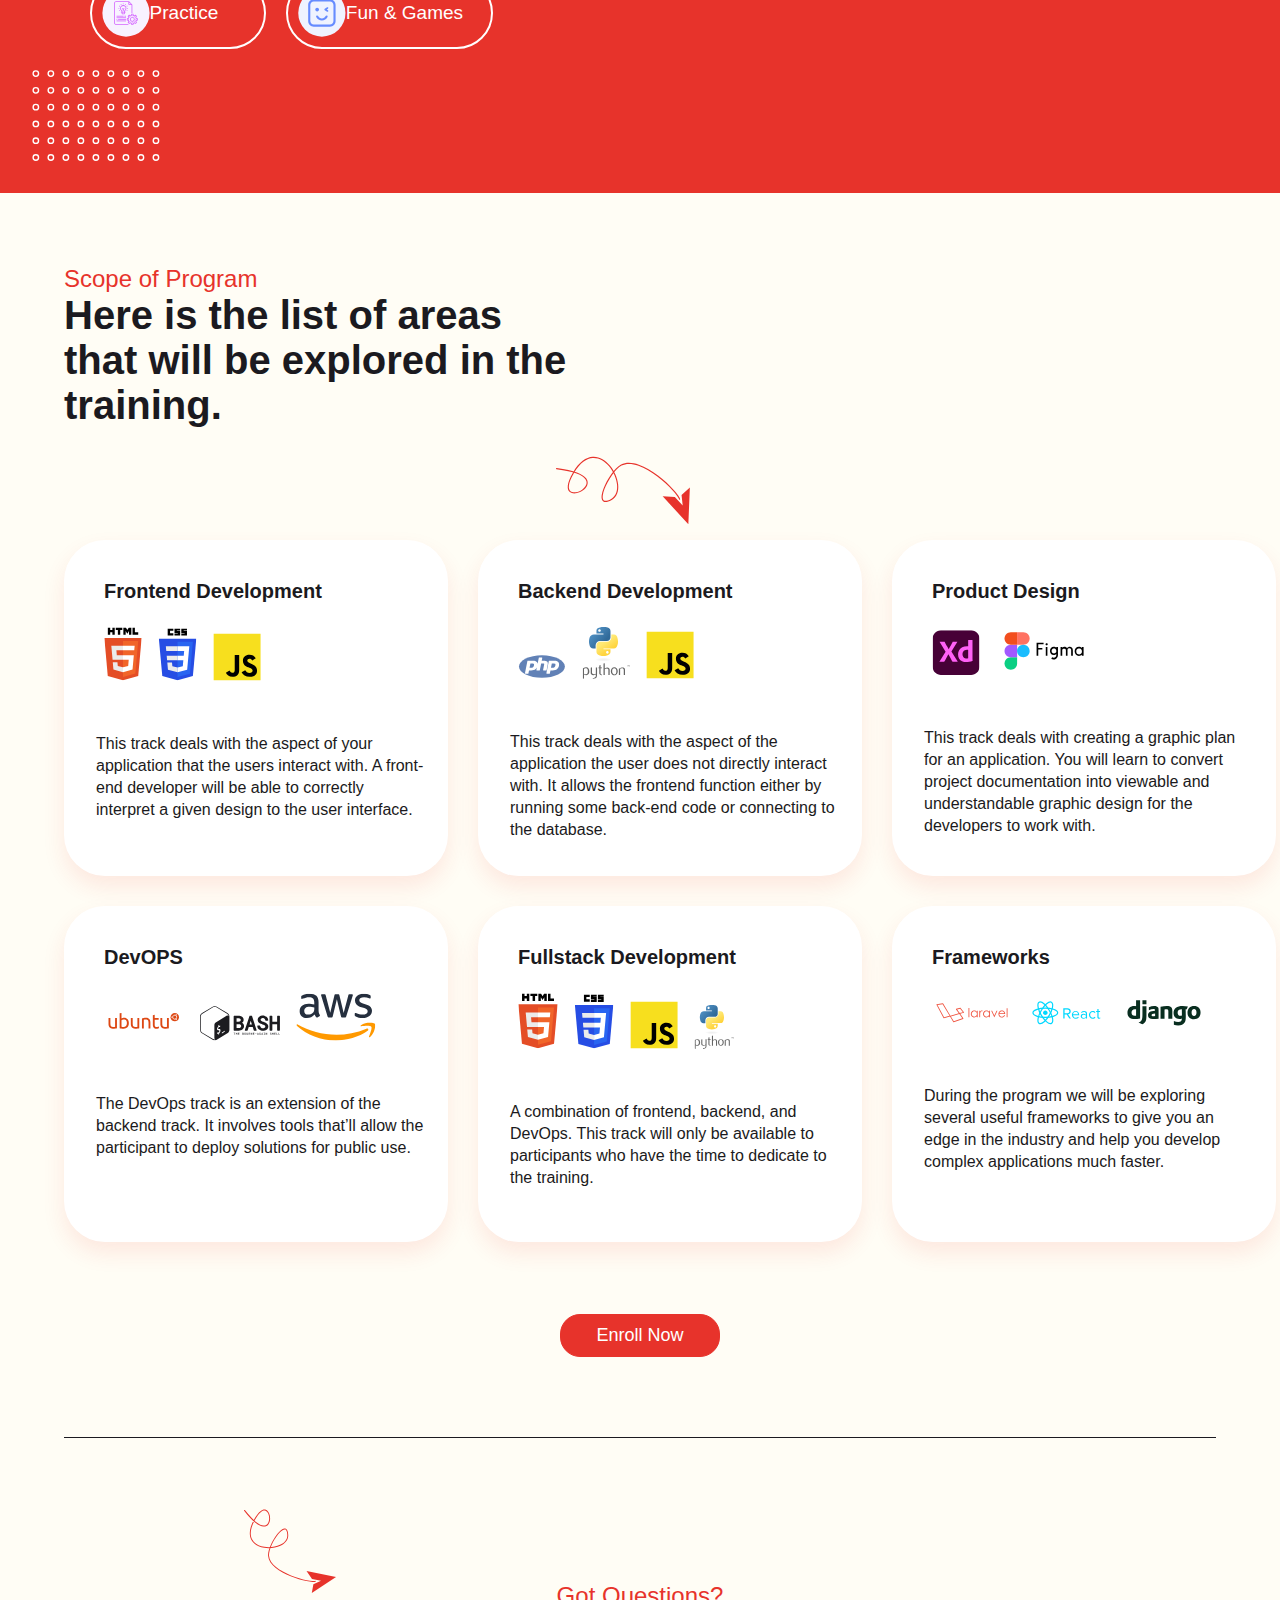
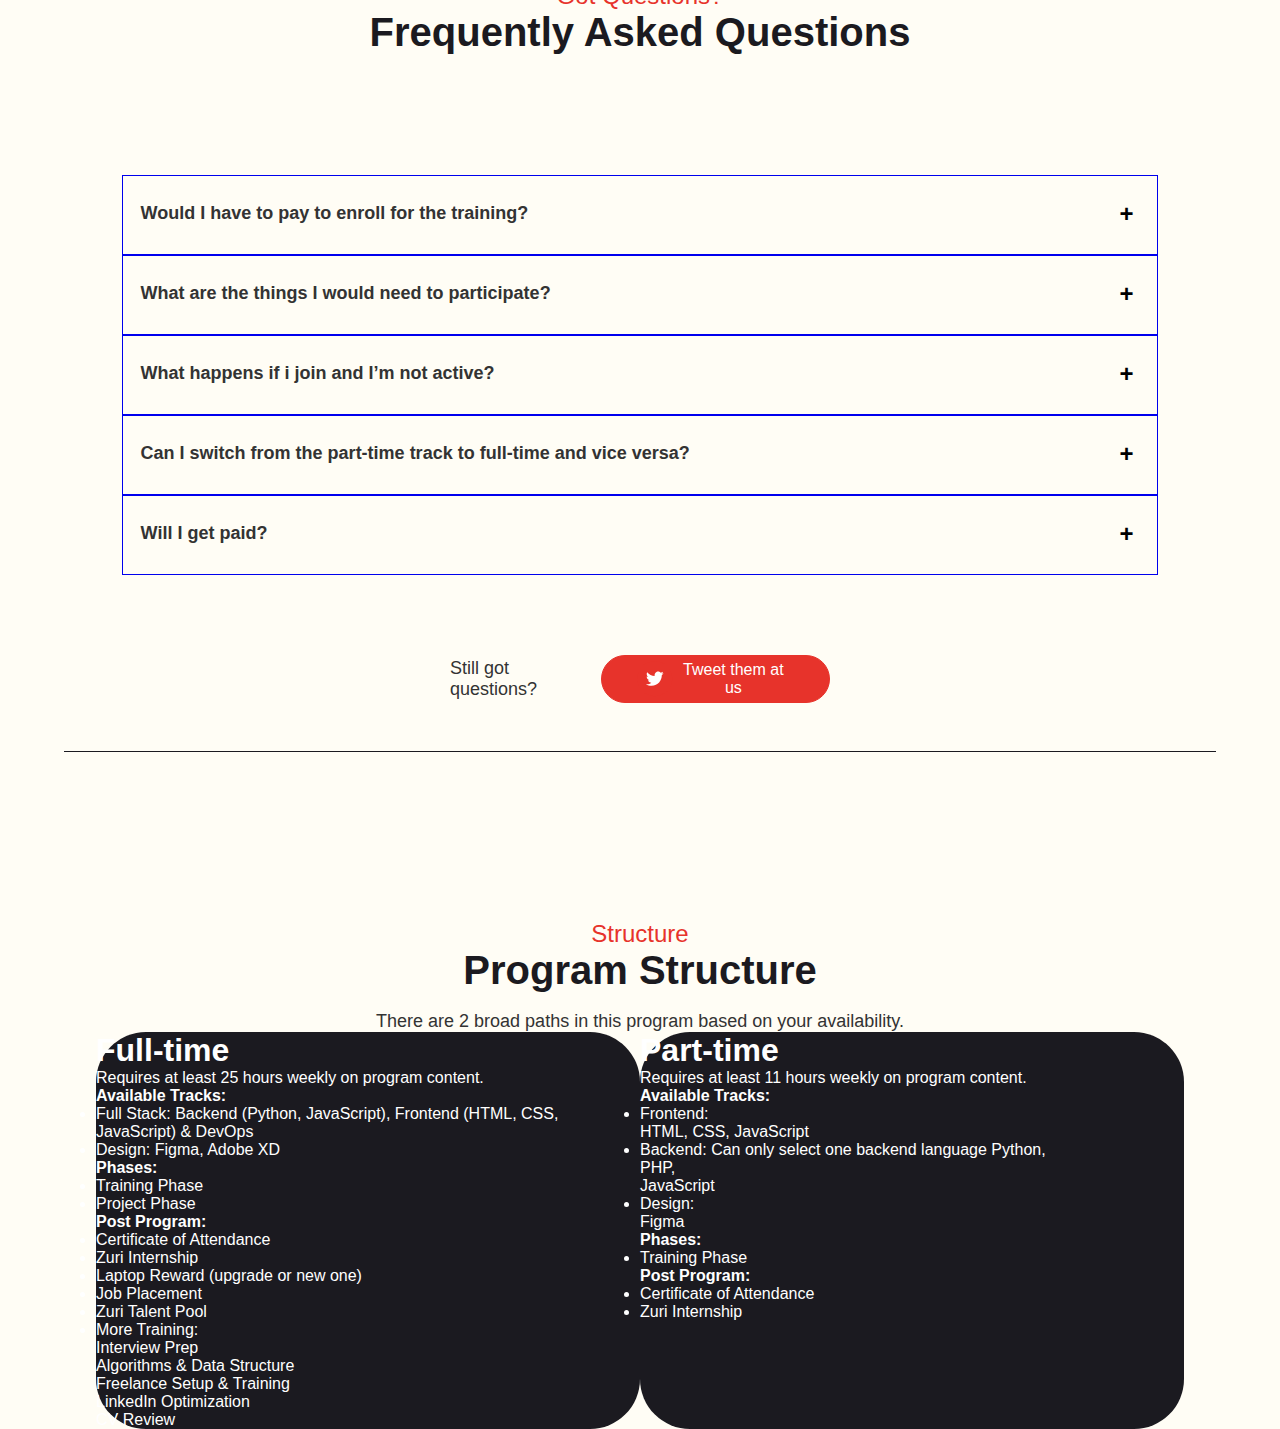
==== commit 826234e7: "commit" ====
--- a/training.html
+++ b/training.html
@@ -206,10 +206,10 @@
             </div>
         </div>
         <div class="main7">
-            <p>Structure</p>
-            <h1>Program Structure</h1>
-            <p>There are 2 broad paths in this program based on your availability.</p>
-            <div>
+            <p class="first-p">Structure</p>
+            <h1 class="first-h1">Program Structure</h1>
+            <p class="second-p">There are 2 broad paths in this program based on your availability.</p>
+            <div class="main7-flex">
                 <div>
                     <h1>Full-time</h1>
                     <p>Requires at least 25 hours weekly on program content.</p>
--- a/training.css
+++ b/training.css
@@ -646,4 +646,40 @@
 .main6 .tweet button a{
     margin: auto 0 auto auto;
     font-size: 16px;
+}
+/* .main7{
+
+} */
+.main7 .first-p{
+    color: #e7332b;
+    font-size: 24px;
+    text-align: center;
+    margin-top: 7em;
+}
+.main7 .first-h1{
+    color: #1b1a20;
+    font-size: 40px;
+    text-align: center;
+    font-weight: bolder;
+}
+.main7 .second-p{
+    color: #333333;
+    font-size: 18px;
+    text-align: center;
+    margin-top: 1em;
+}
+.main7-flex{
+    display: flex;
+    width: 85%;
+    margin: auto;
+    justify-content: space-between;
+}
+.main7-flex div{
+    background-color: #1b1a20;
+    color: white;
+    width: 34em;
+    border-radius: 50px;
+}
+.main7-flex div li{
+    list-style-type: disc;
 }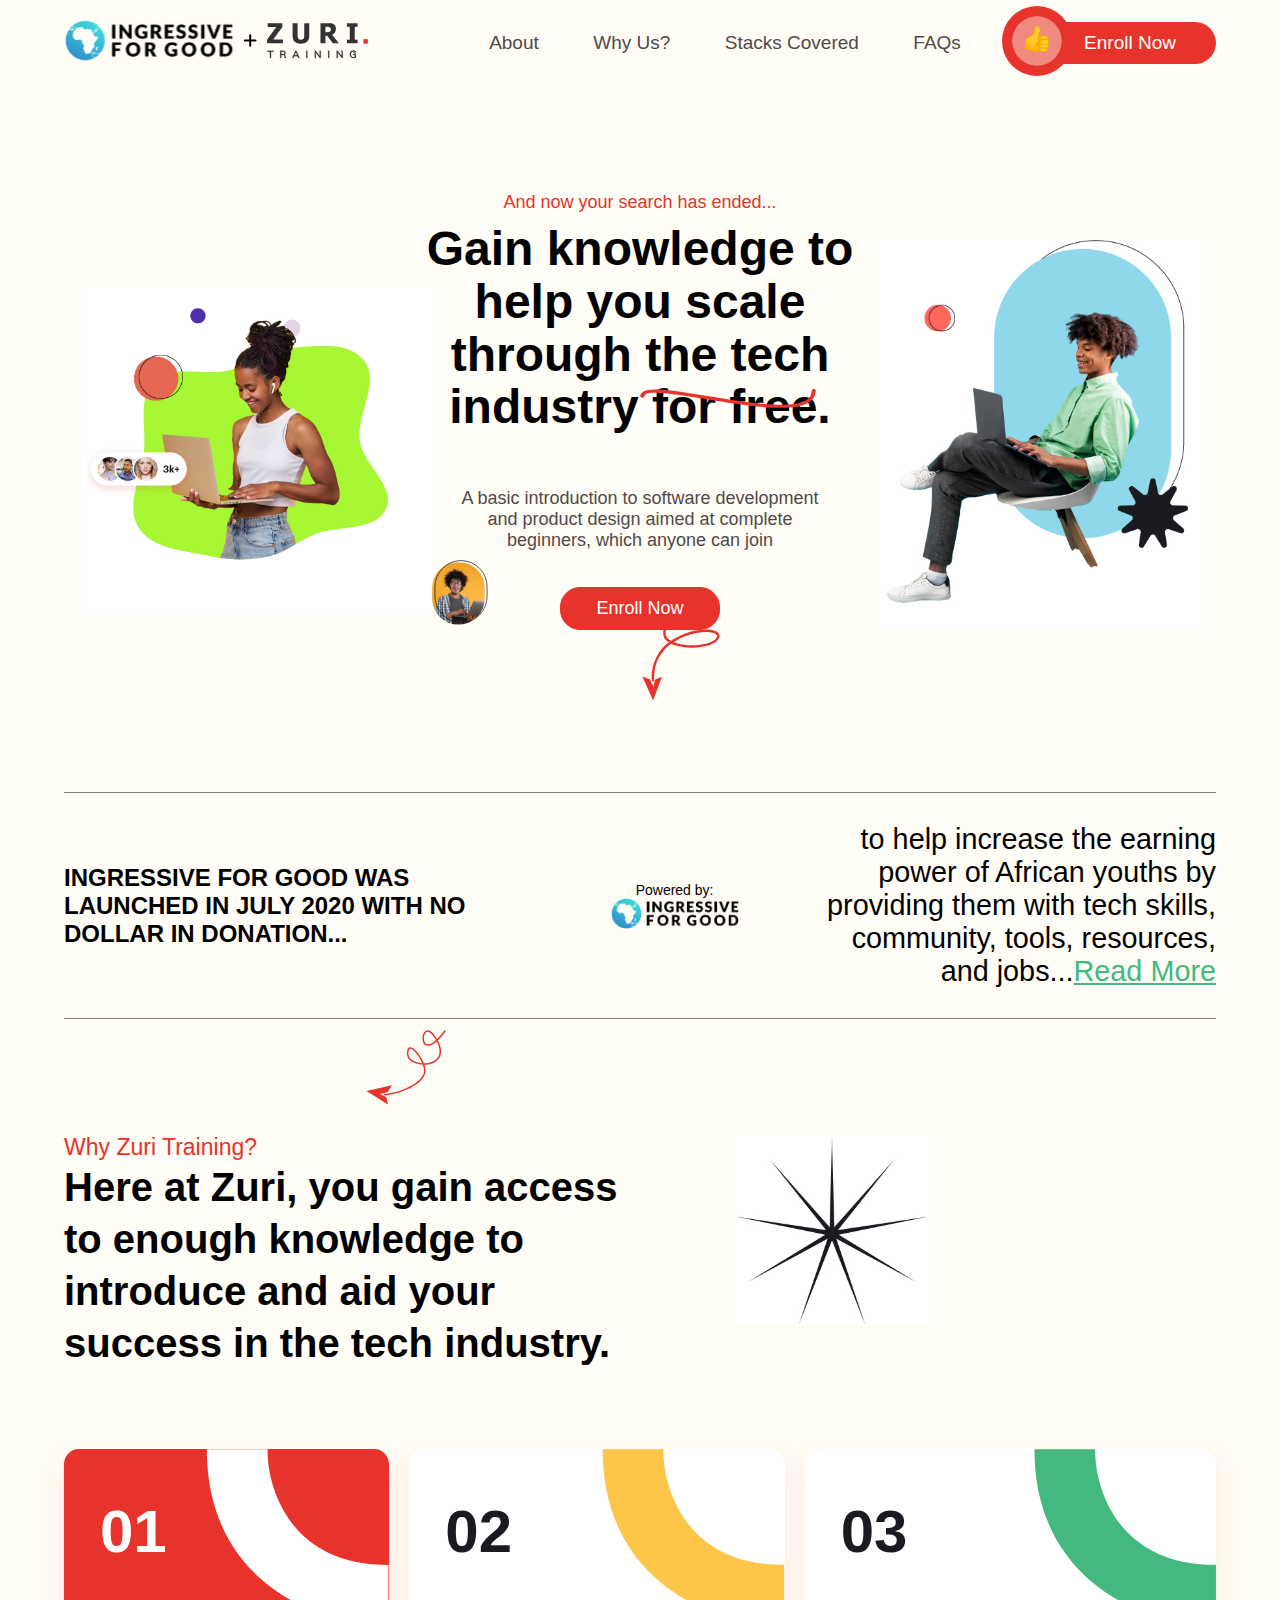
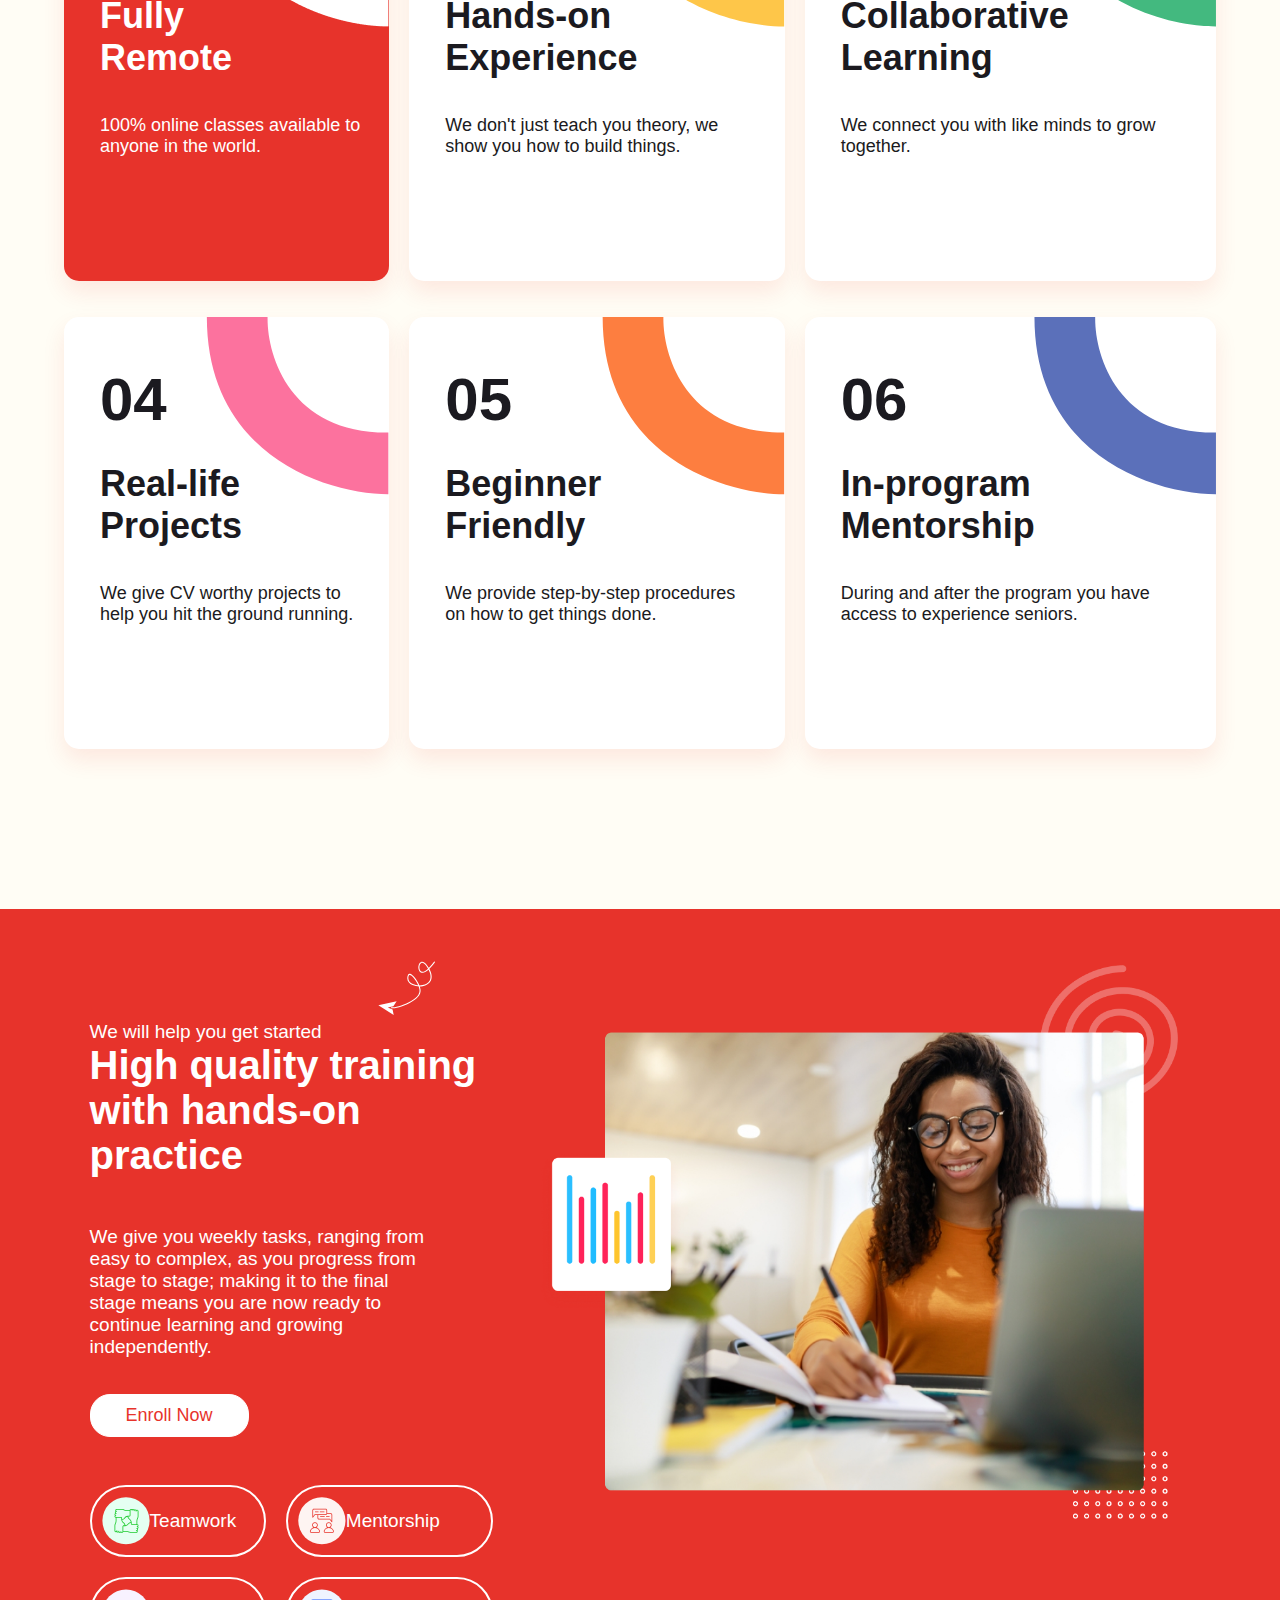
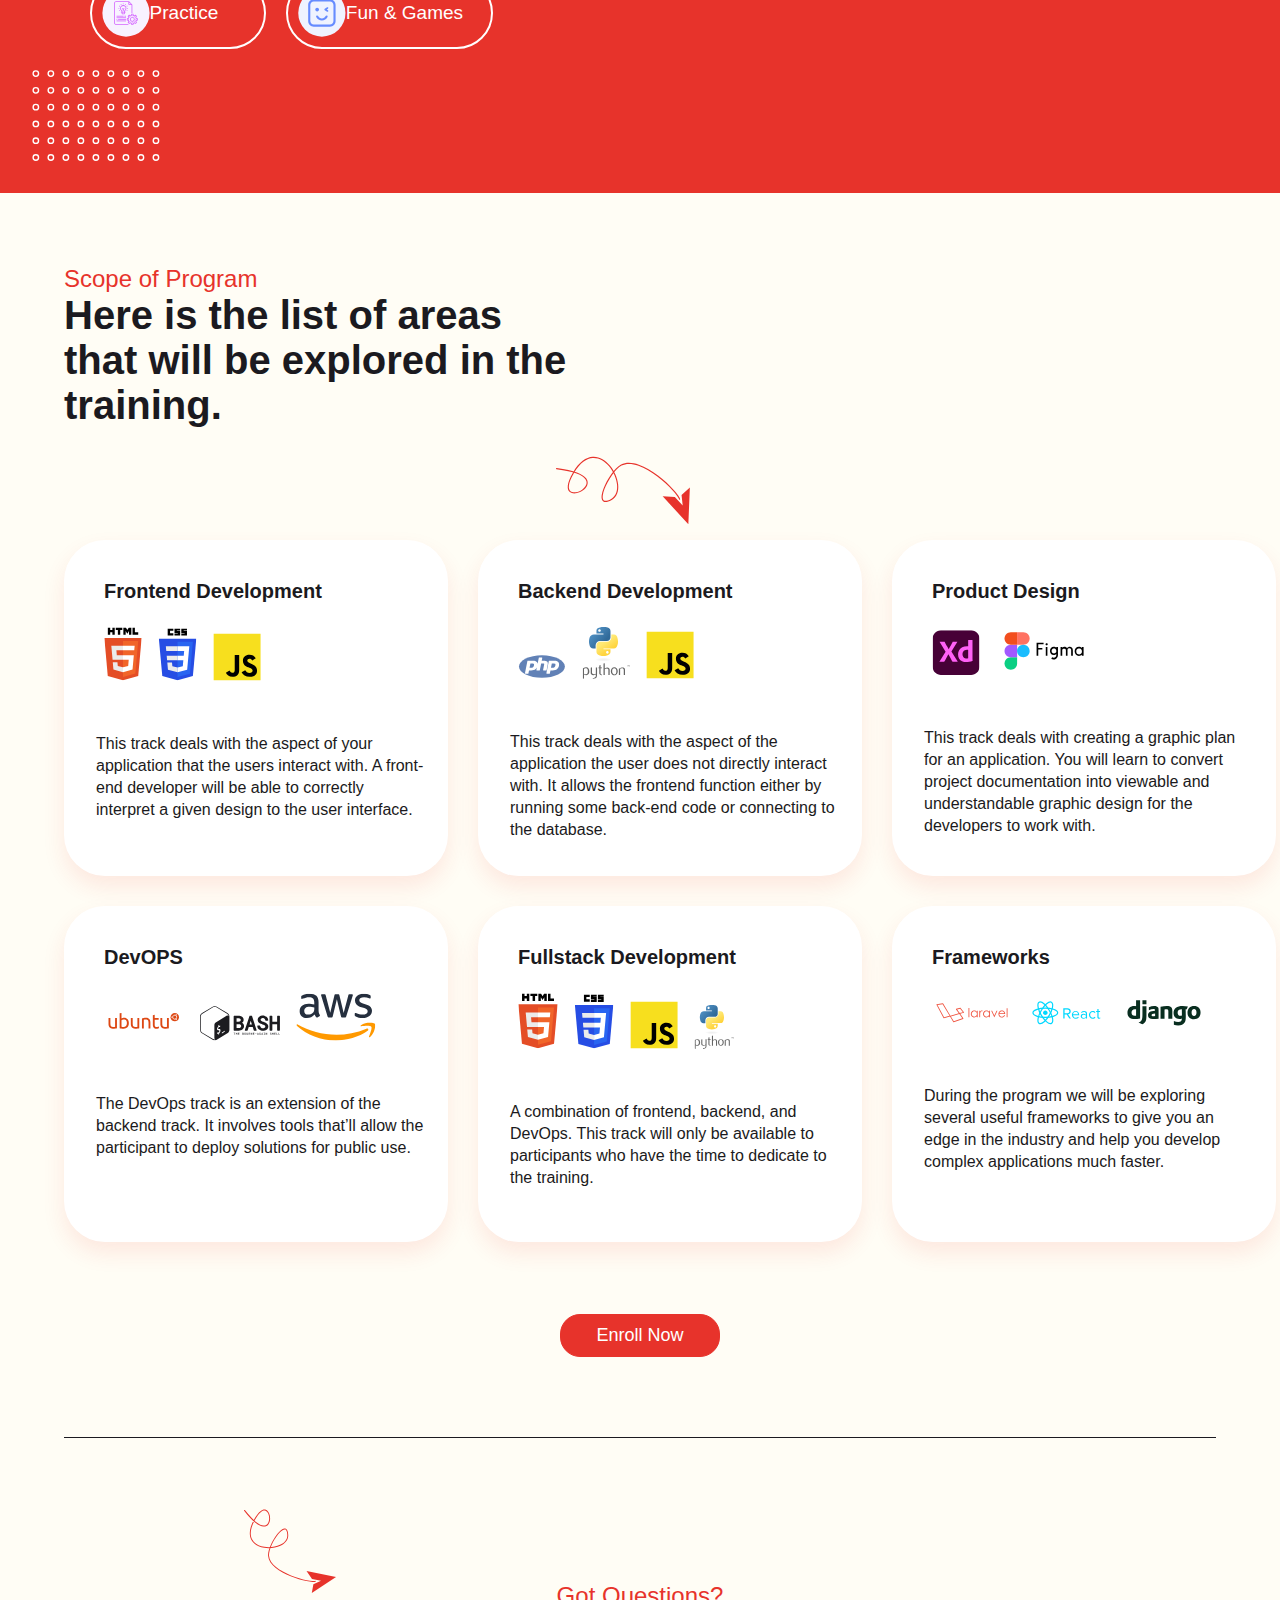
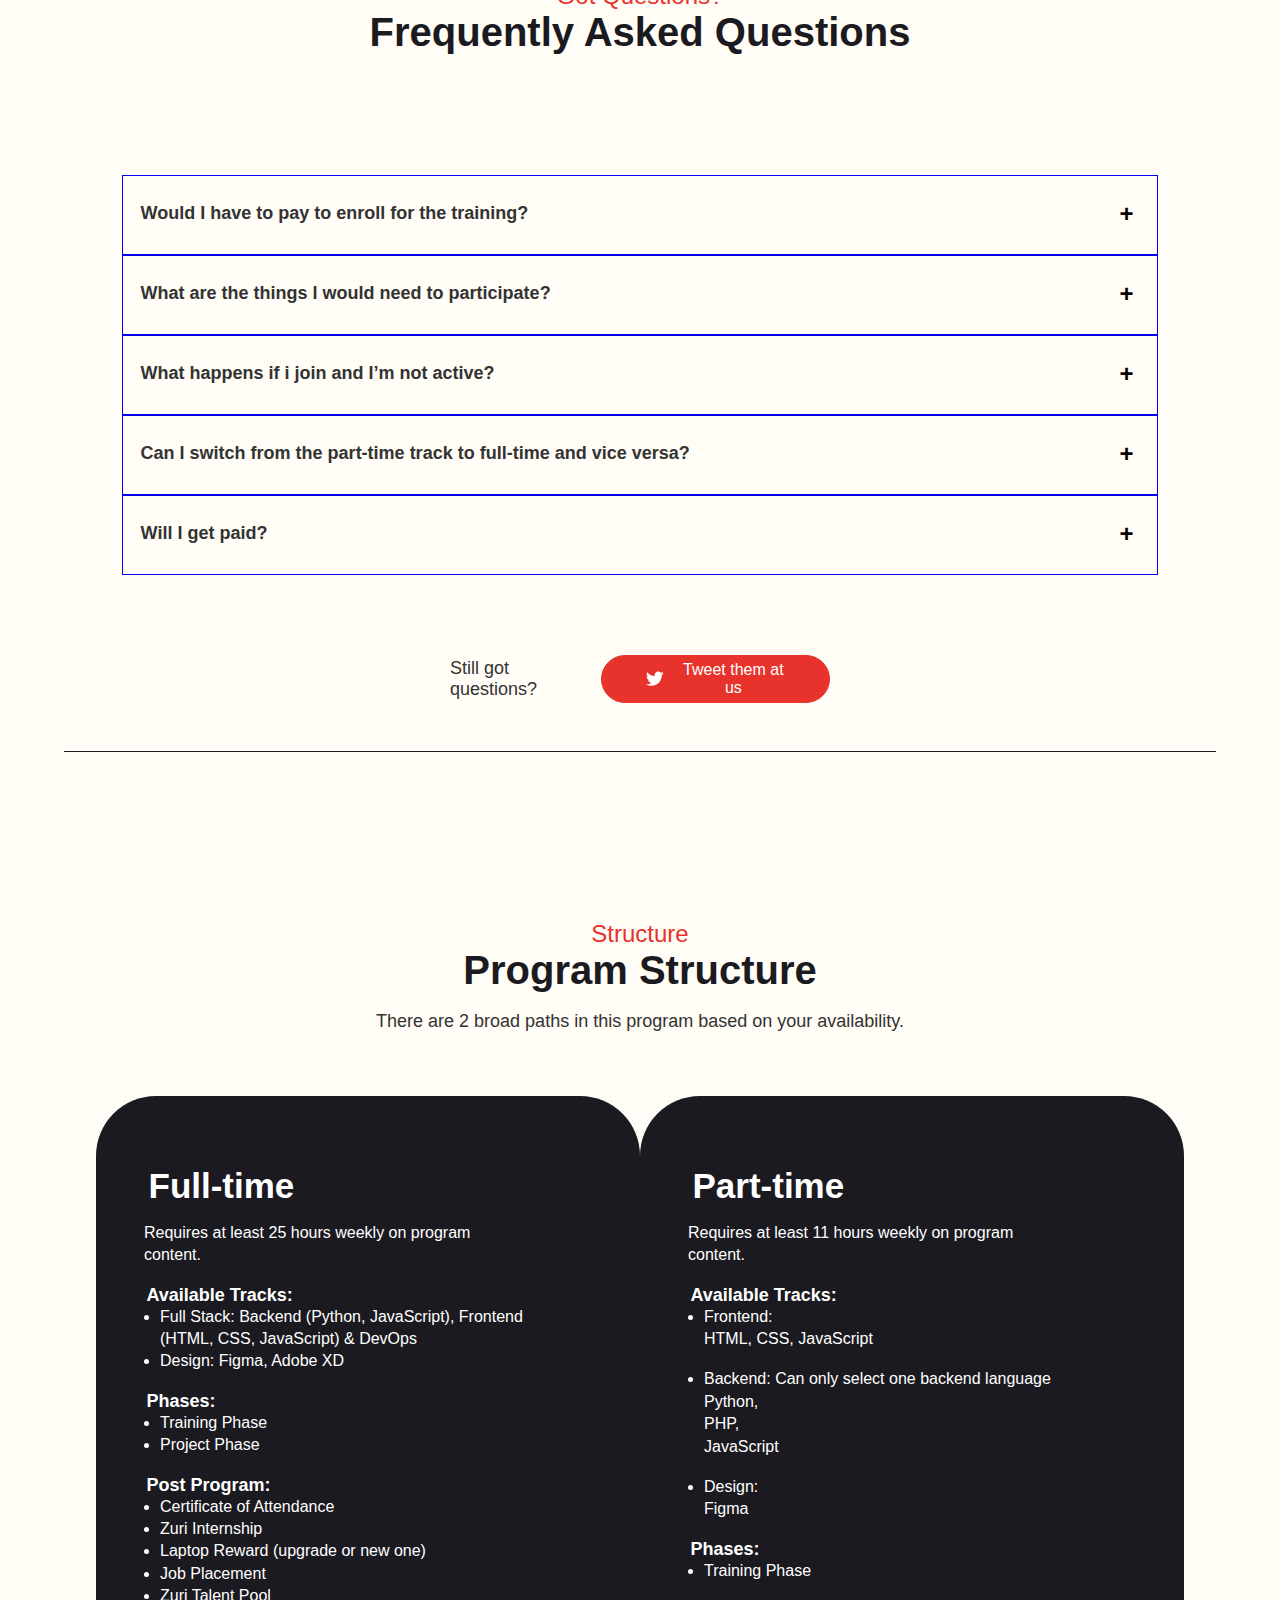
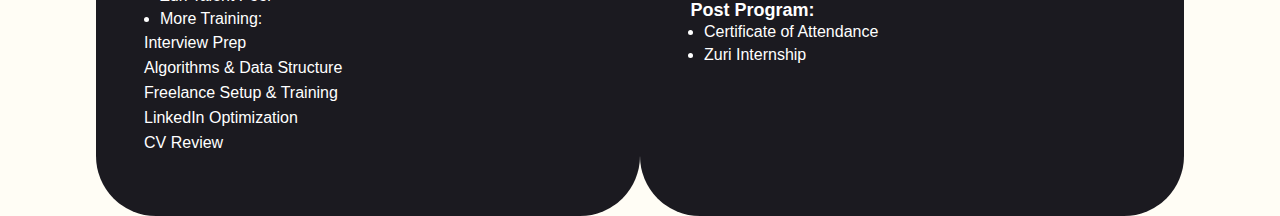
==== commit 76dd2566: "commit" ====
--- a/training.html
+++ b/training.html
@@ -212,7 +212,7 @@
             <div class="main7-flex">
                 <div>
                     <h1>Full-time</h1>
-                    <p>Requires at least 25 hours weekly on program content.</p>
+                    <p class="div-p">Requires at least 25 hours weekly on program content.</p>
                     <h4>Available Tracks:</h4>
                     <ul>
                         <li>Full Stack: Backend (Python, JavaScript), Frontend (HTML, CSS, JavaScript) & DevOps</li>
@@ -240,11 +240,11 @@
                 </div>
                 <div>
                     <h1>Part-time</h1>
-                    <P>Requires at least 11 hours weekly on program content.</P>
+                    <P class="div-p">Requires at least 11 hours weekly on program content.</P>
                     <h4>Available Tracks:</h4>
                     <ul>
-                        <li>Frontend:<br>HTML, CSS, JavaScript</li>
-                        <li>Backend: Can only select one backend language Python,<br>PHP,<br>JavaScript</li>
+                        <li>Frontend:<br>HTML, CSS, JavaScript</li><br>
+                        <li>Backend: Can only select one backend language Python,<br>PHP,<br>JavaScript</li><br>
                         <li>Design:<br>Figma</li>
                     </ul>
                     <h4>Phases:</h4>
--- a/training.css
+++ b/training.css
@@ -671,15 +671,39 @@
 .main7-flex{
     display: flex;
     width: 85%;
-    margin: auto;
+    margin: 4em auto 0 auto;
     justify-content: space-between;
 }
 .main7-flex div{
     background-color: #1b1a20;
     color: white;
     width: 34em;
-    border-radius: 50px;
+    border-radius: 60px;
+    height: 45em;
+}
+.main7-flex div h1{
+    margin: 2em 0 0 1.5em;
+    font-weight: bolder;
+    font-size: 35px;
+}
+.main7-flex div .div-p{
+    margin: 1em 0 0 3em;
+    font-size: 16px;
+    line-height: 22.4px;
+    width: 70%;
+}
+.main7-flex div p{
+    margin-left: 3em;
+    line-height: 25px;
+}
+.main7-flex div h4{
+    font-size: 18px;
+    font-weight: bolder;
+    margin: 1em 0 0 2.8em;
 }
 .main7-flex div li{
-    list-style-type: disc;
+    font-size: 16px;
+    margin-left: 4em;
+    width: 70%;
+    line-height: 22.4px;
 }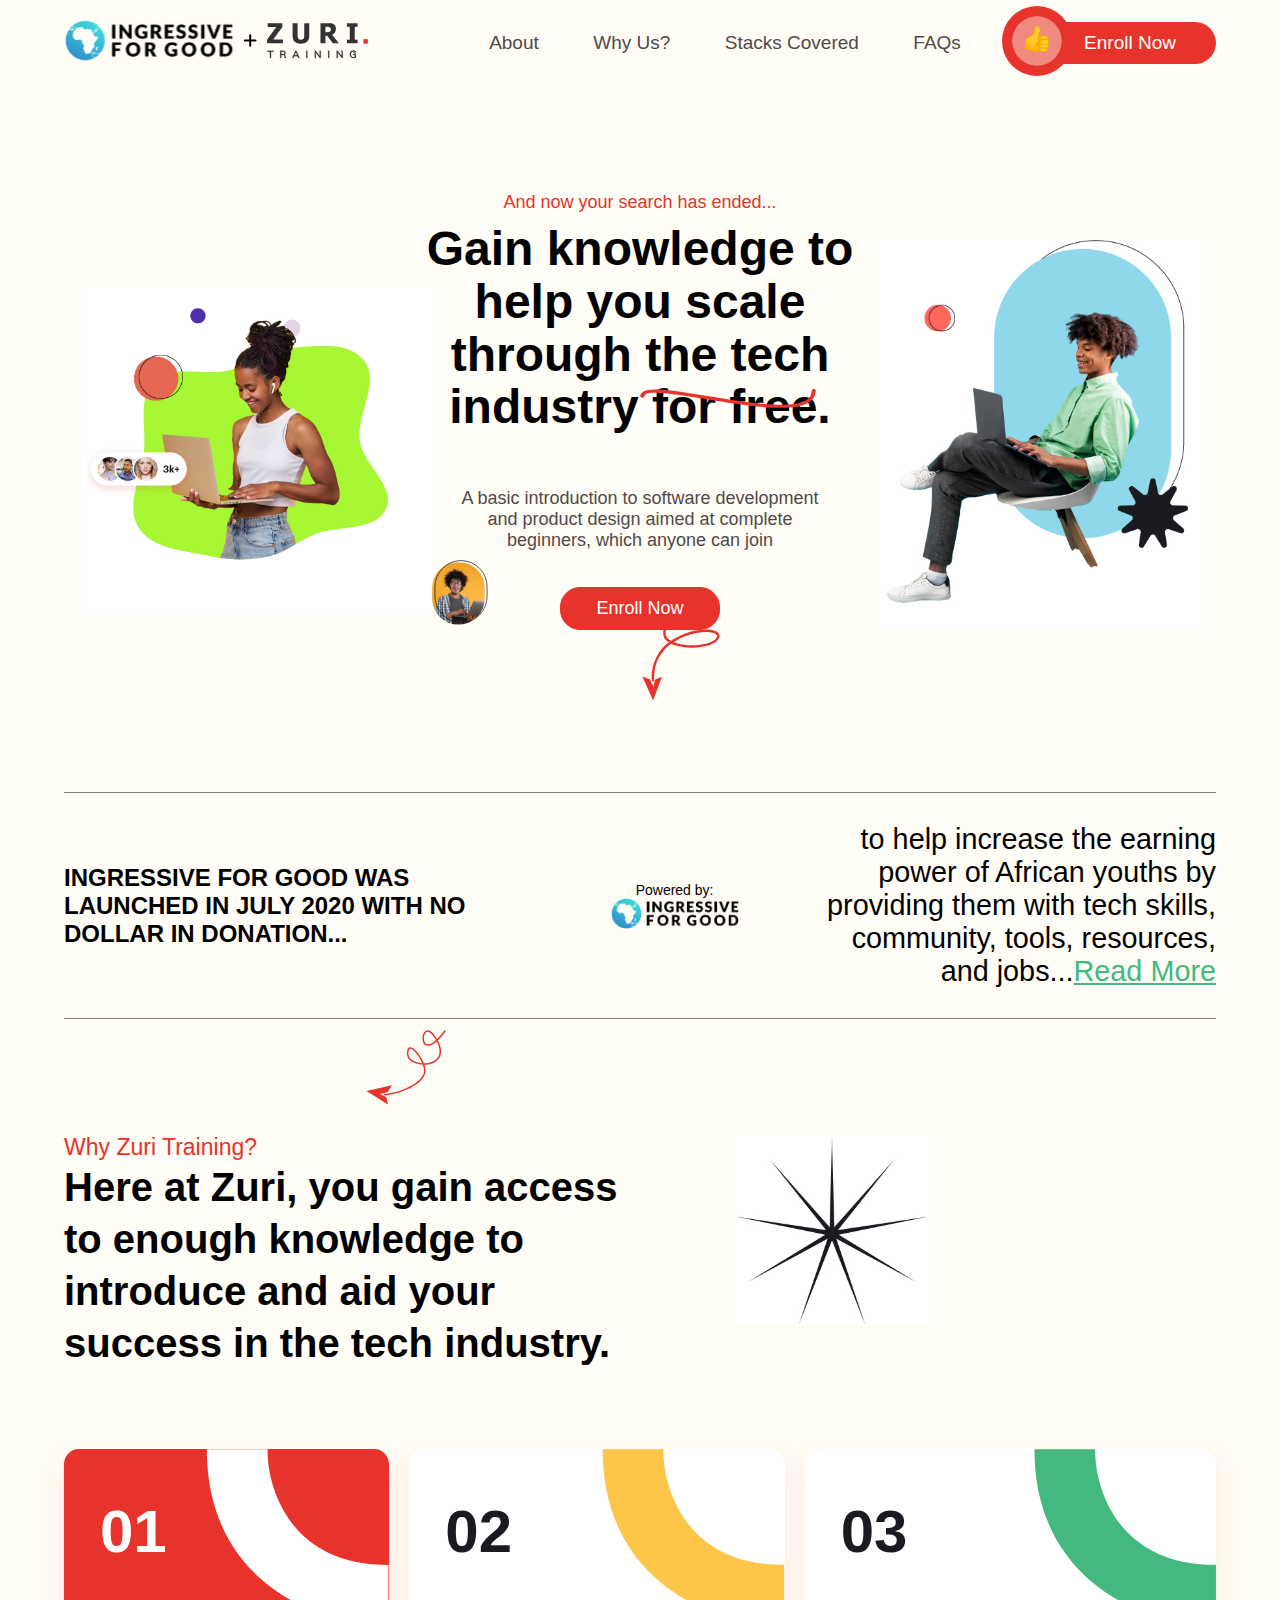
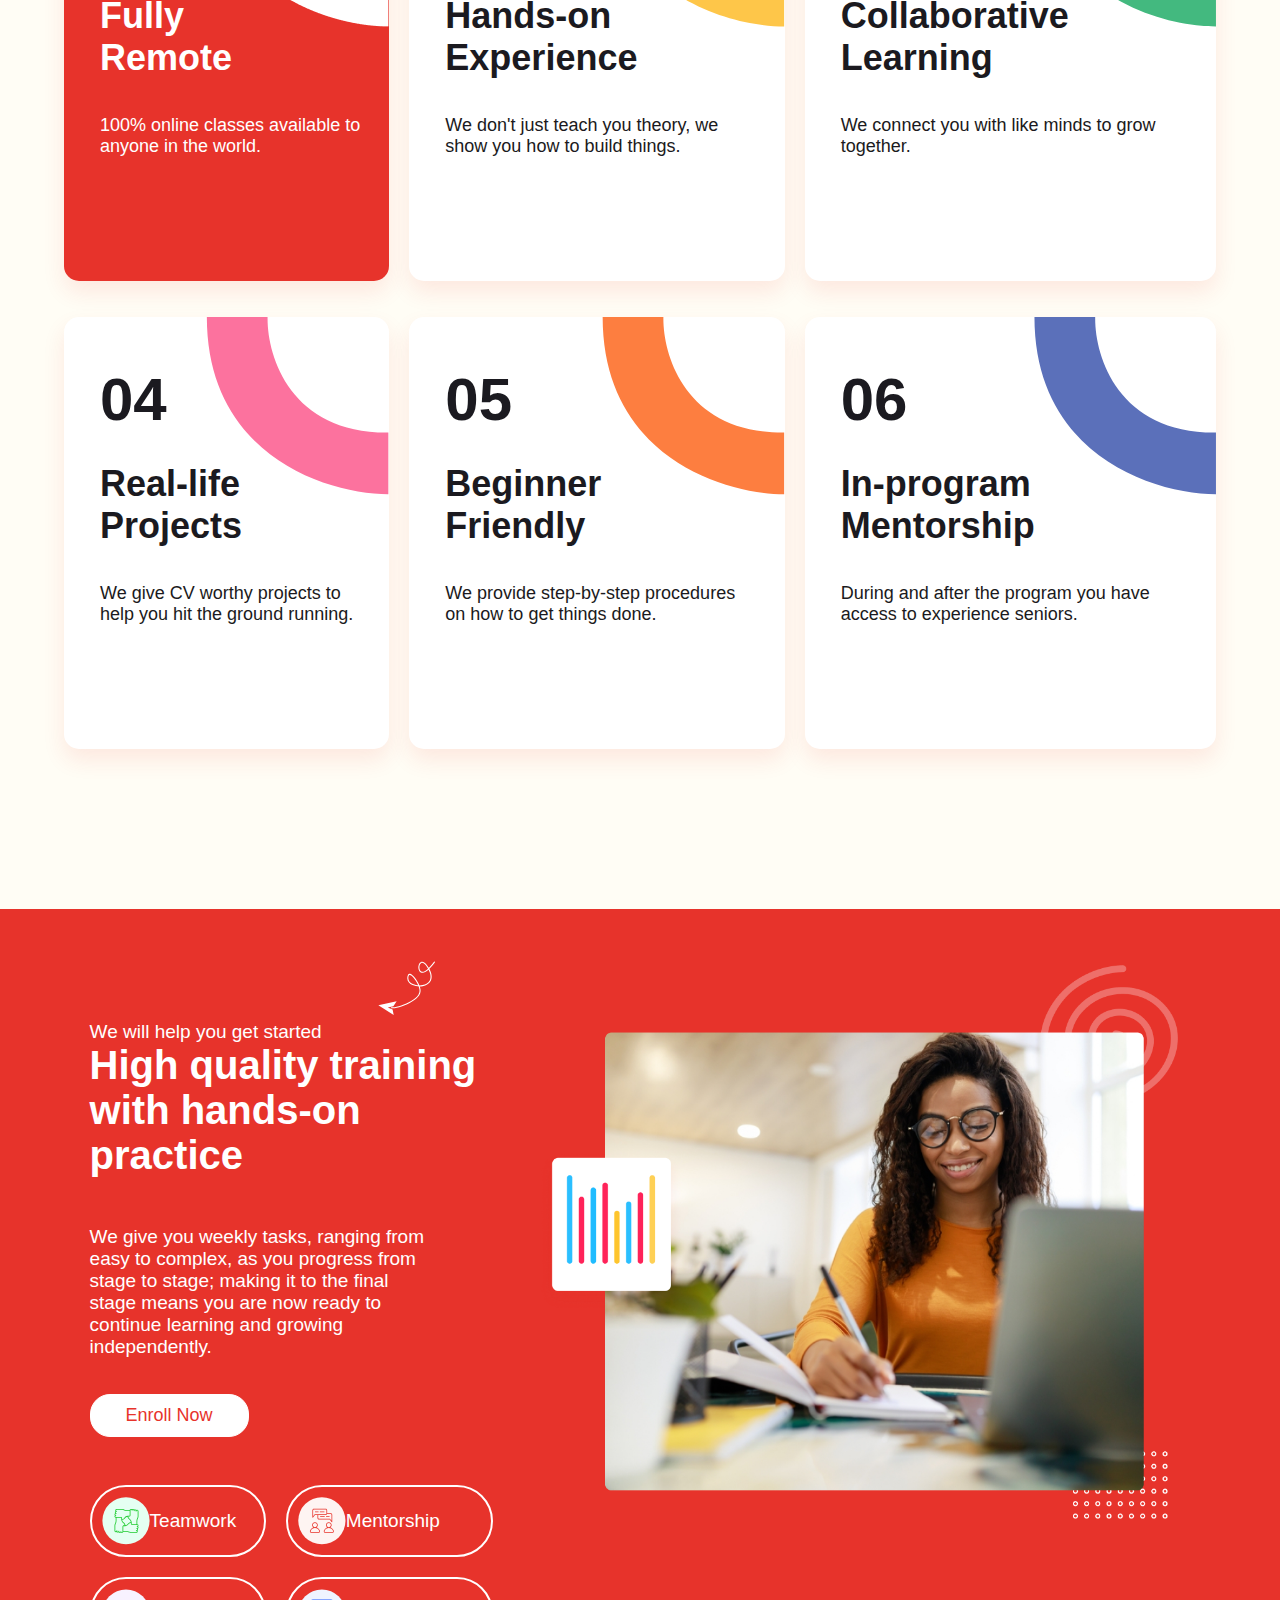
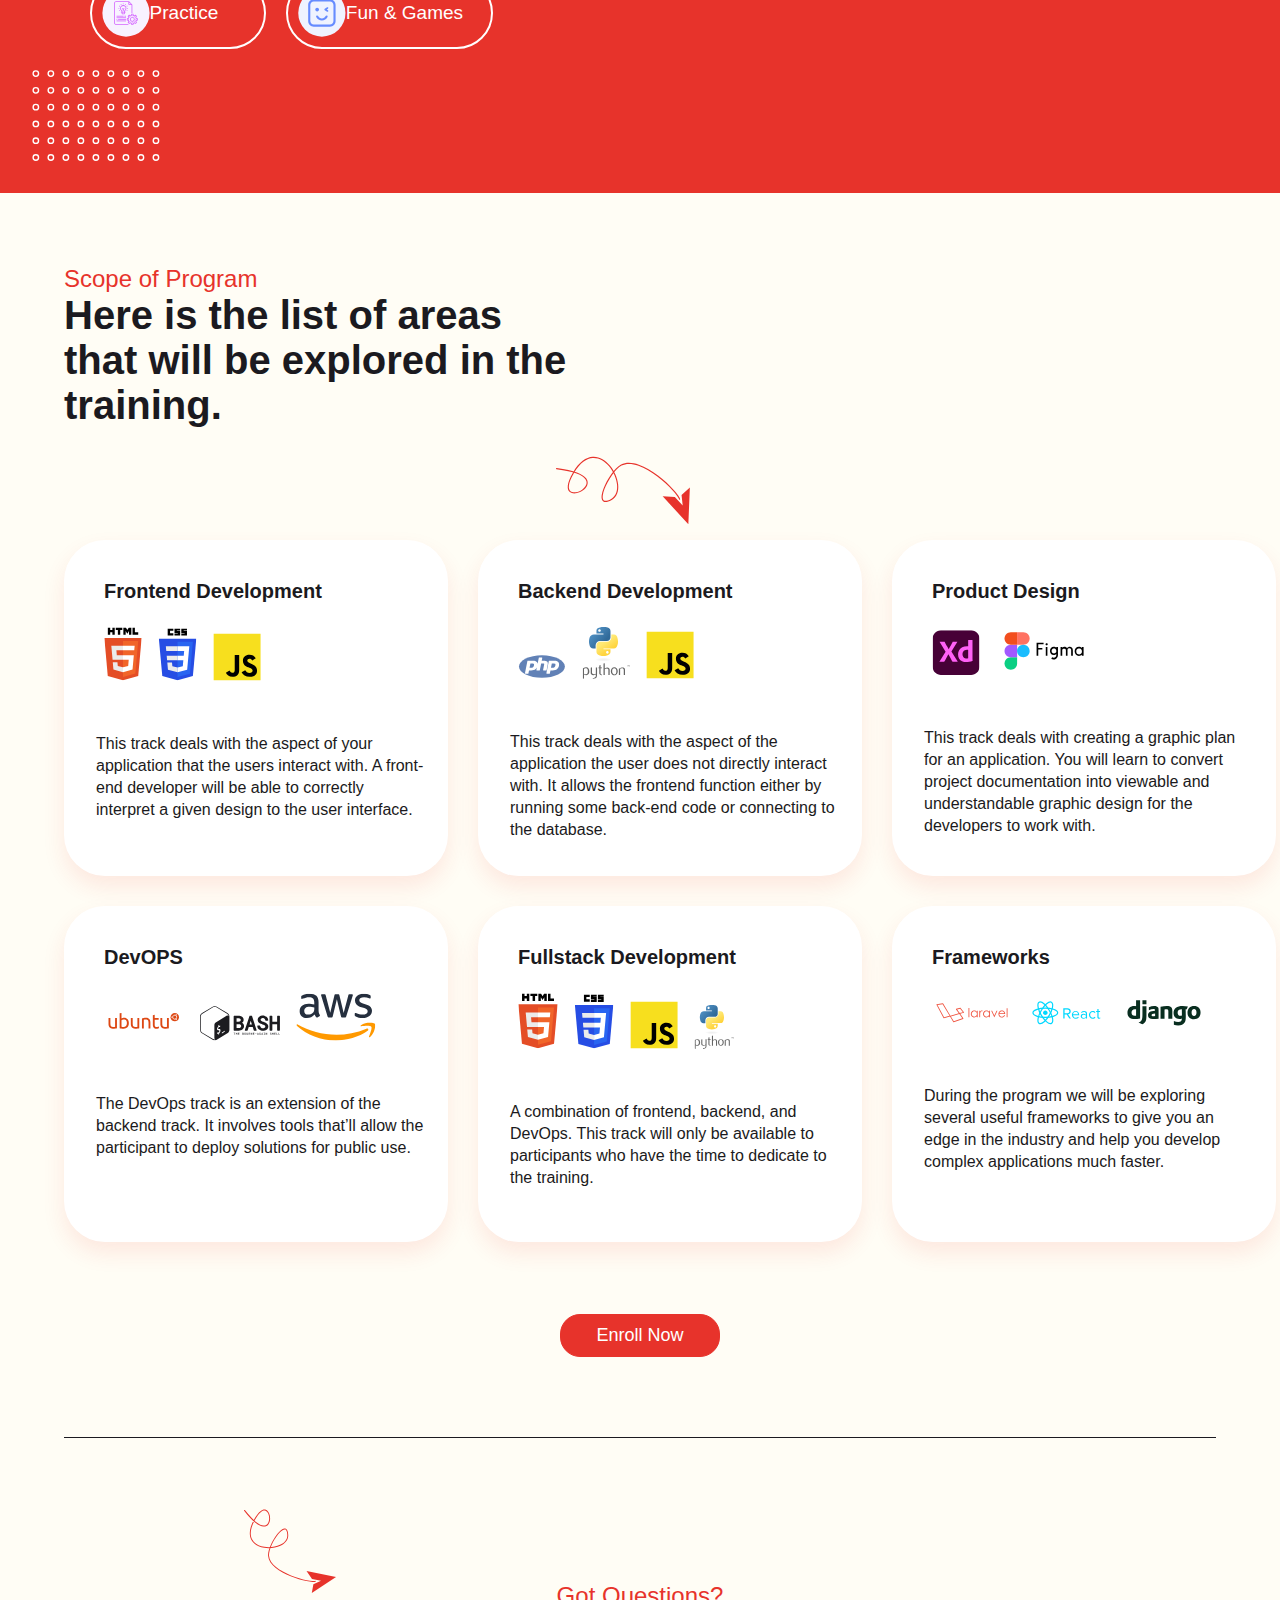
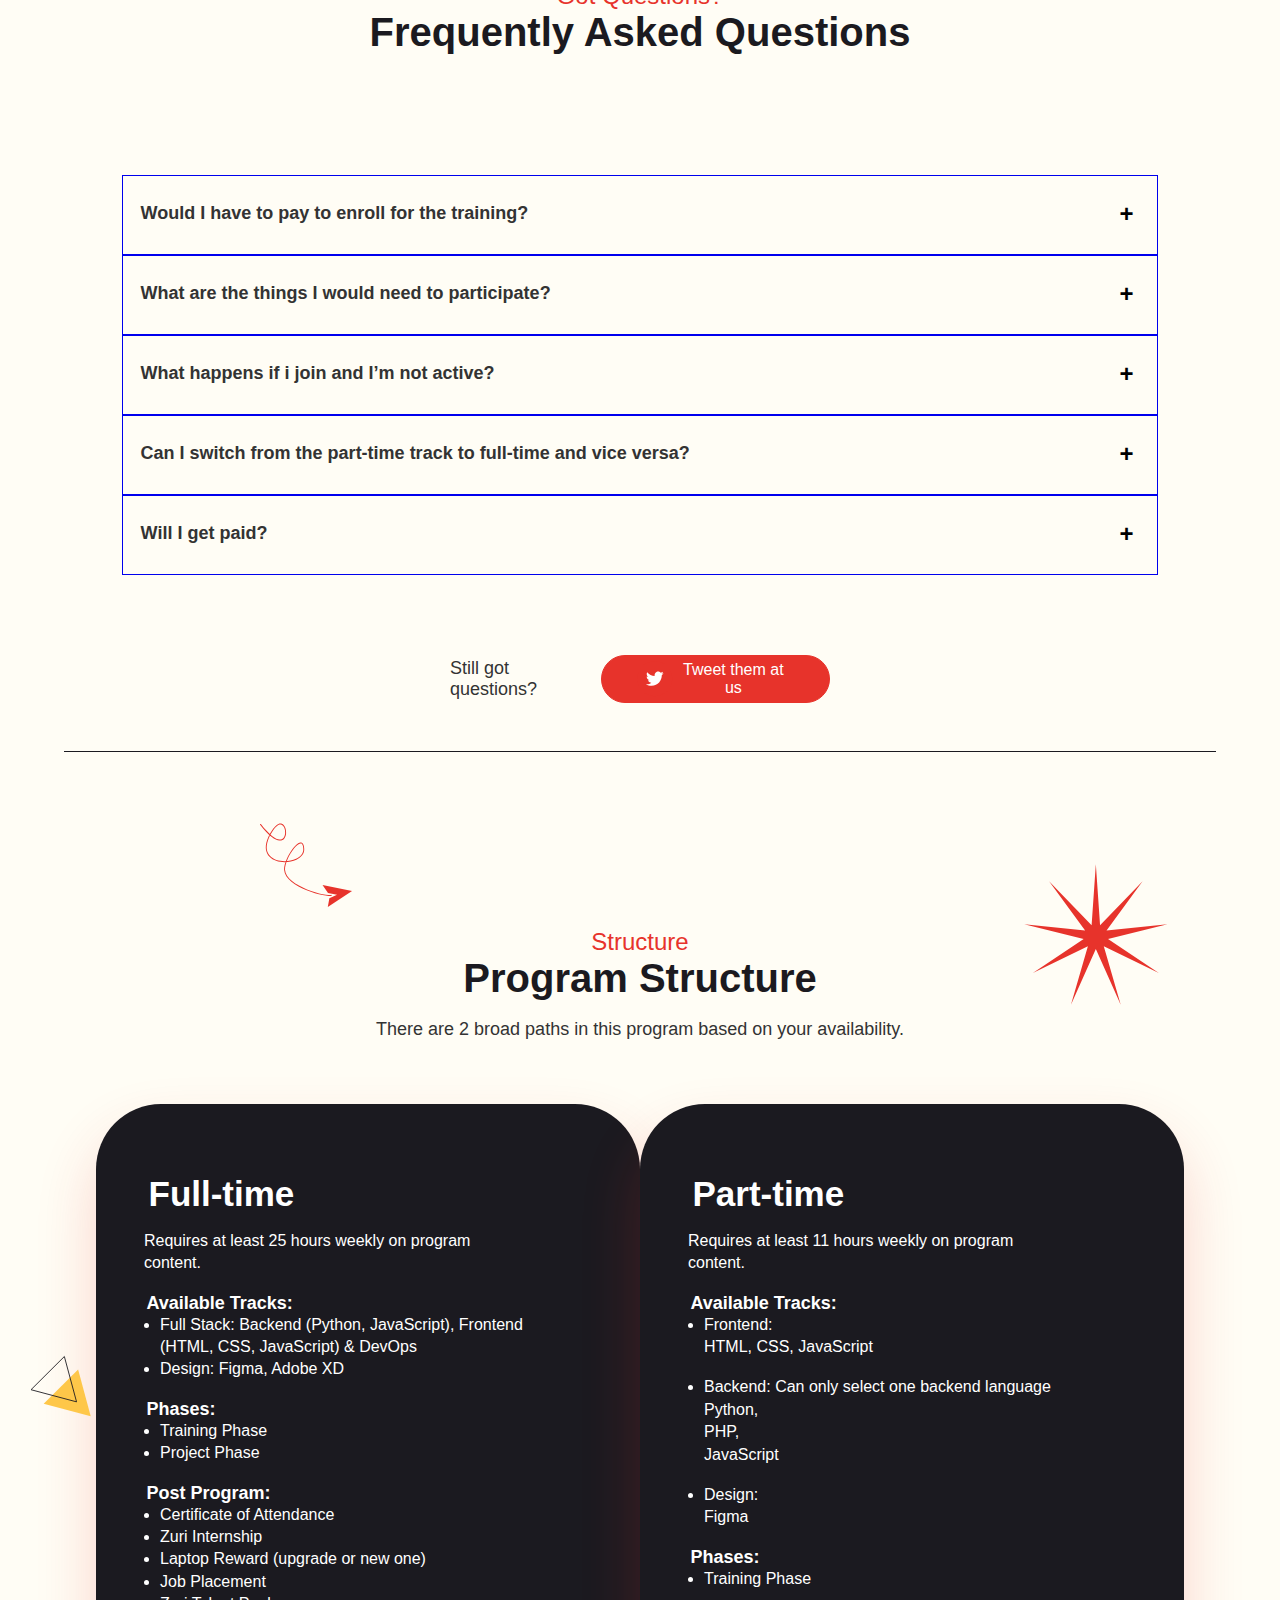
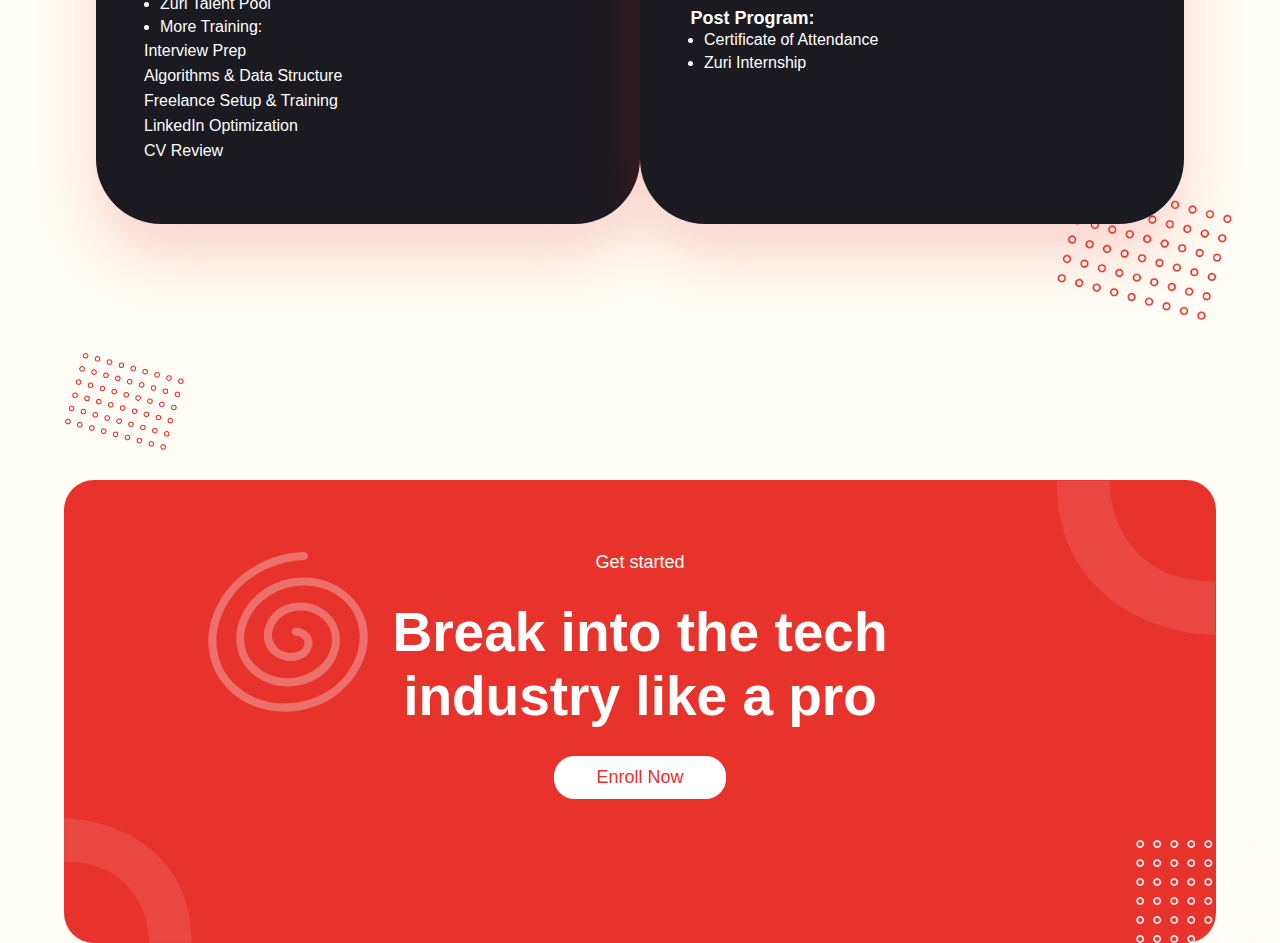
==== commit dde7a507: "commit" ====
--- a/training.html
+++ b/training.html
@@ -206,9 +206,16 @@
             </div>
         </div>
         <div class="main7">
-            <p class="first-p">Structure</p>
-            <h1 class="first-h1">Program Structure</h1>
-            <p class="second-p">There are 2 broad paths in this program based on your availability.</p>
+            <img class="main7-wire" src="./images/main7-wire.svg">
+            <img class="main7-star" src="./images/main7-star.svg">
+            <img class="main7-triangle" src="./images/main7-triangle.svg">
+            <img class="main7-big-circle" src="./images/main7-circle.png">
+            <img class="main7-small-circle" src="./images/main7-circle.png">
+            <div class="main7-1">
+                <p class="first-p">Structure</p>
+                <h1 class="first-h1">Program Structure</h1>
+                <p class="second-p">There are 2 broad paths in this program based on your availability.</p>
+            </div>
             <div class="main7-flex">
                 <div>
                     <h1>Full-time</h1>
@@ -259,6 +266,15 @@
                 </div>
             </div>
         </div>
+        <div class="main8">
+            <p>Get started</p>
+            <h1>Break into the tech industry like a pro</h1>
+            <button>Enroll Now</button>
+            <img class="main8-spiral" src="./images/main8-spiral.svg">
+            <img class="main8-top-bend" src="./images/main8 top bend.svg">
+            <img class="main8-bottom-bend" src="./images/main8 bottom bend.svg">
+            <img class="main8-circles" src="./images/main8 circles.png">
+        </div>
     </main>
 </body>
 </html>--- a/training.css
+++ b/training.css
@@ -647,25 +647,56 @@
     margin: auto 0 auto auto;
     font-size: 16px;
 }
-/* .main7{
-
-} */
-.main7 .first-p{
+.main7{
+    position: relative;
+    display: flex;
+    flex-direction: column;
+}
+.main7 img{
+    position: absolute;
+}
+.main7-wire{
+    width: 8em;
+    top: 4em;
+    left: 15em;
+}
+.main7-star{
+    width: 9em;
+    top: 7em;
+    right: 7em;
+}
+.main7-triangle{
+    width: 8em;
+    top: 36em;
+    left: 0;
+}
+.main7-big-circle{
+    width: 11em;
+    top: 64em;
+    right: 3em;
+    z-index: -1;
+}
+.main7-small-circle{
+    width: 7.5em;
+    top: 75em;
+    left: 4em;
+}
+.main7-1{
+    margin-top: 11em;
+    text-align: center;
+}
+.main7-1 .first-p{
     color: #e7332b;
     font-size: 24px;
-    text-align: center;
-    margin-top: 7em;
-}
-.main7 .first-h1{
+}
+.main7-1 .first-h1{
     color: #1b1a20;
     font-size: 40px;
-    text-align: center;
     font-weight: bolder;
 }
-.main7 .second-p{
+.main7-1 .second-p{
     color: #333333;
     font-size: 18px;
-    text-align: center;
     margin-top: 1em;
 }
 .main7-flex{
@@ -677,9 +708,10 @@
 .main7-flex div{
     background-color: #1b1a20;
     color: white;
-    width: 34em;
-    border-radius: 60px;
+    width: 34.5em;
+    border-radius: 65px;
     height: 45em;
+    box-shadow: rgba(231, 51, 43, 0.2) 0px 31px 60px 0px;
 }
 .main7-flex div h1{
     margin: 2em 0 0 1.5em;
@@ -706,4 +738,58 @@
     margin-left: 4em;
     width: 70%;
     line-height: 22.4px;
+}
+.main8{
+    background-color: #e7332b;
+    width: 90%;
+    border-radius: 30px;
+    margin: 16em auto 0 auto;
+    text-align: center;
+    display: flex;
+    flex-direction: column;
+    position: relative;
+}
+.main8 p{
+    color: white;
+    font-size: 18px;
+    margin-top: 4em;
+}
+.main8 h1{
+    font-size: 55px;
+    color: white;
+    width: 50%;
+    margin: 0.5em auto 0.5em auto;
+}
+.main8 button{
+    width: 15%;
+    background-color: white;
+    color: #e7332b;
+    margin: 0 auto 8em auto;
+    border: 1px solid white;
+    border-radius: 20px;
+    padding: 10px 25px 10px 25px;
+    font-size: 18px;
+}
+.main8 img{
+    position: absolute;
+}
+.main8-spiral{
+    width: 10em;
+    top: 4.5em;
+    left: 9em;
+}
+.main8-top-bend{
+    width: 10em;
+    top: 0;
+    right: 0;
+}
+.main8-bottom-bend{
+    width: 8em;
+    bottom: 0;
+    left: 0;
+}
+.main8-circles{
+    width: 9em;
+    bottom: 0;
+    left: 67em;
 }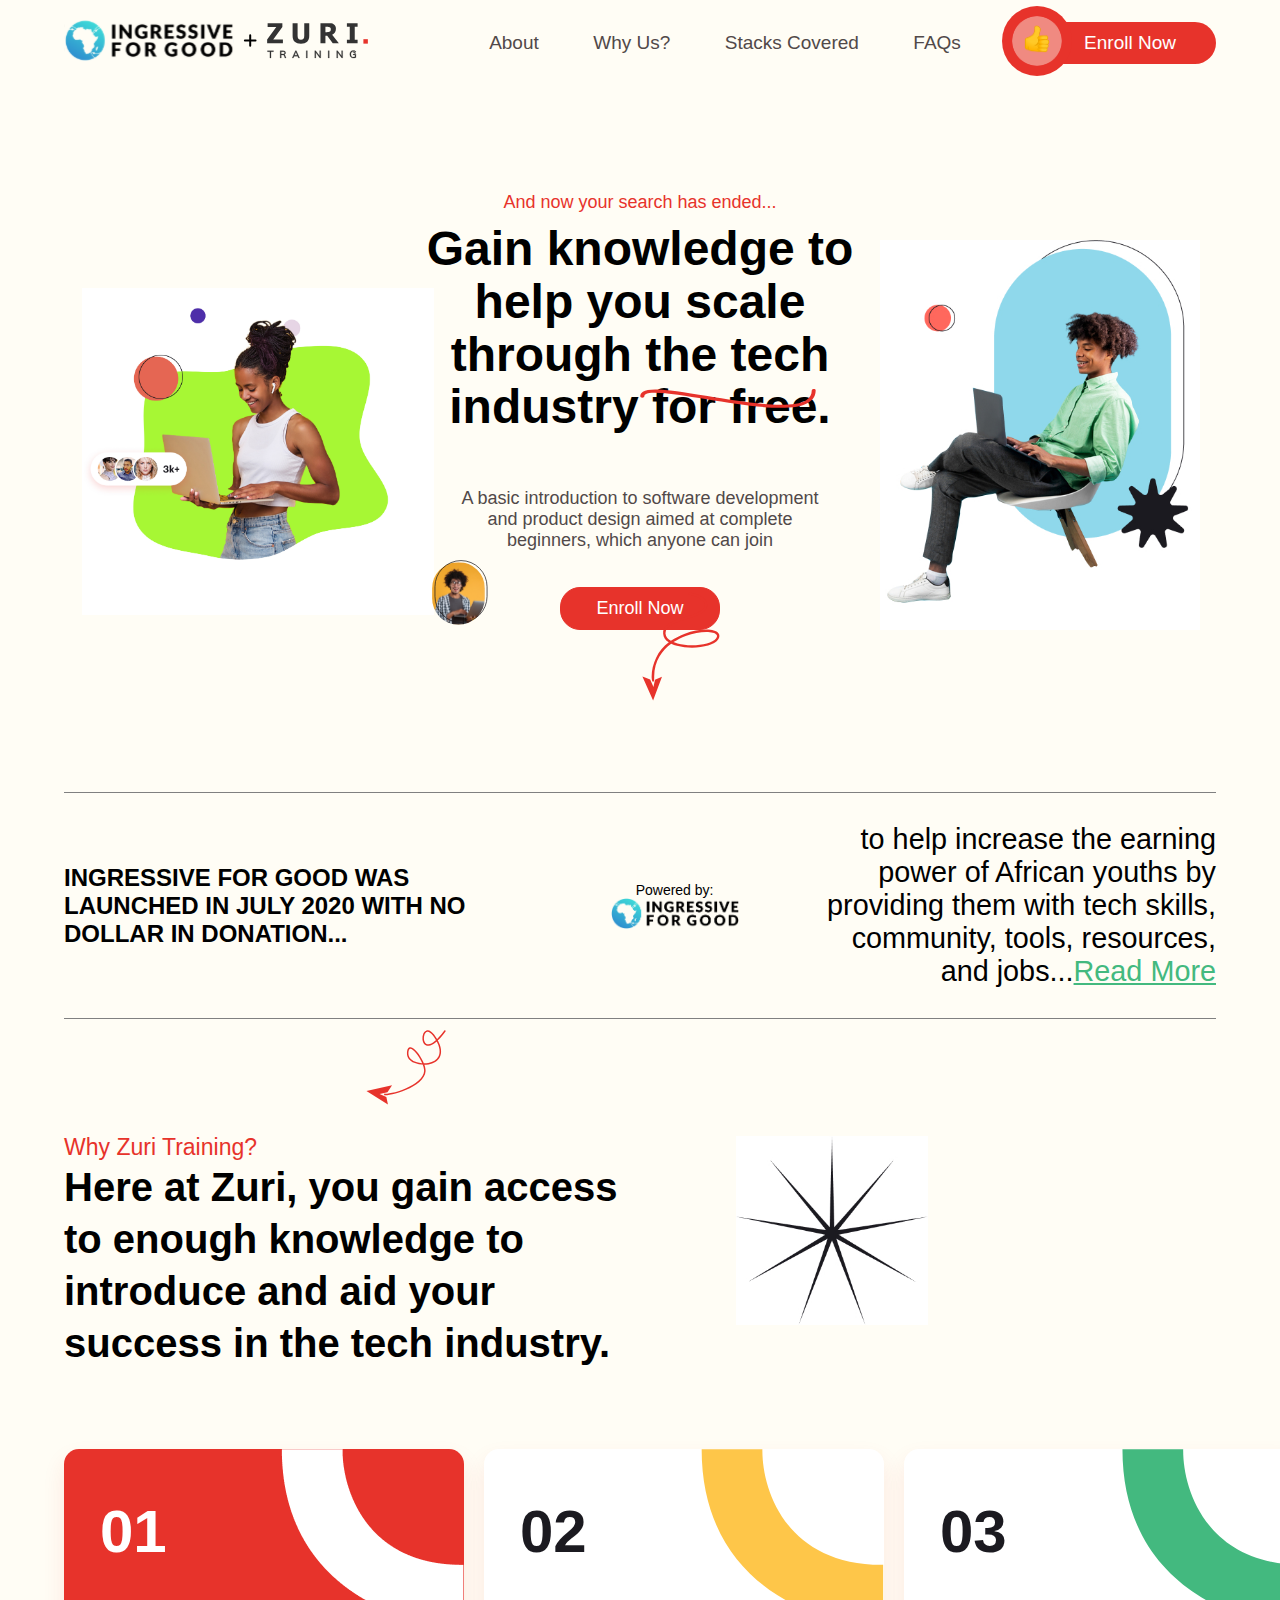
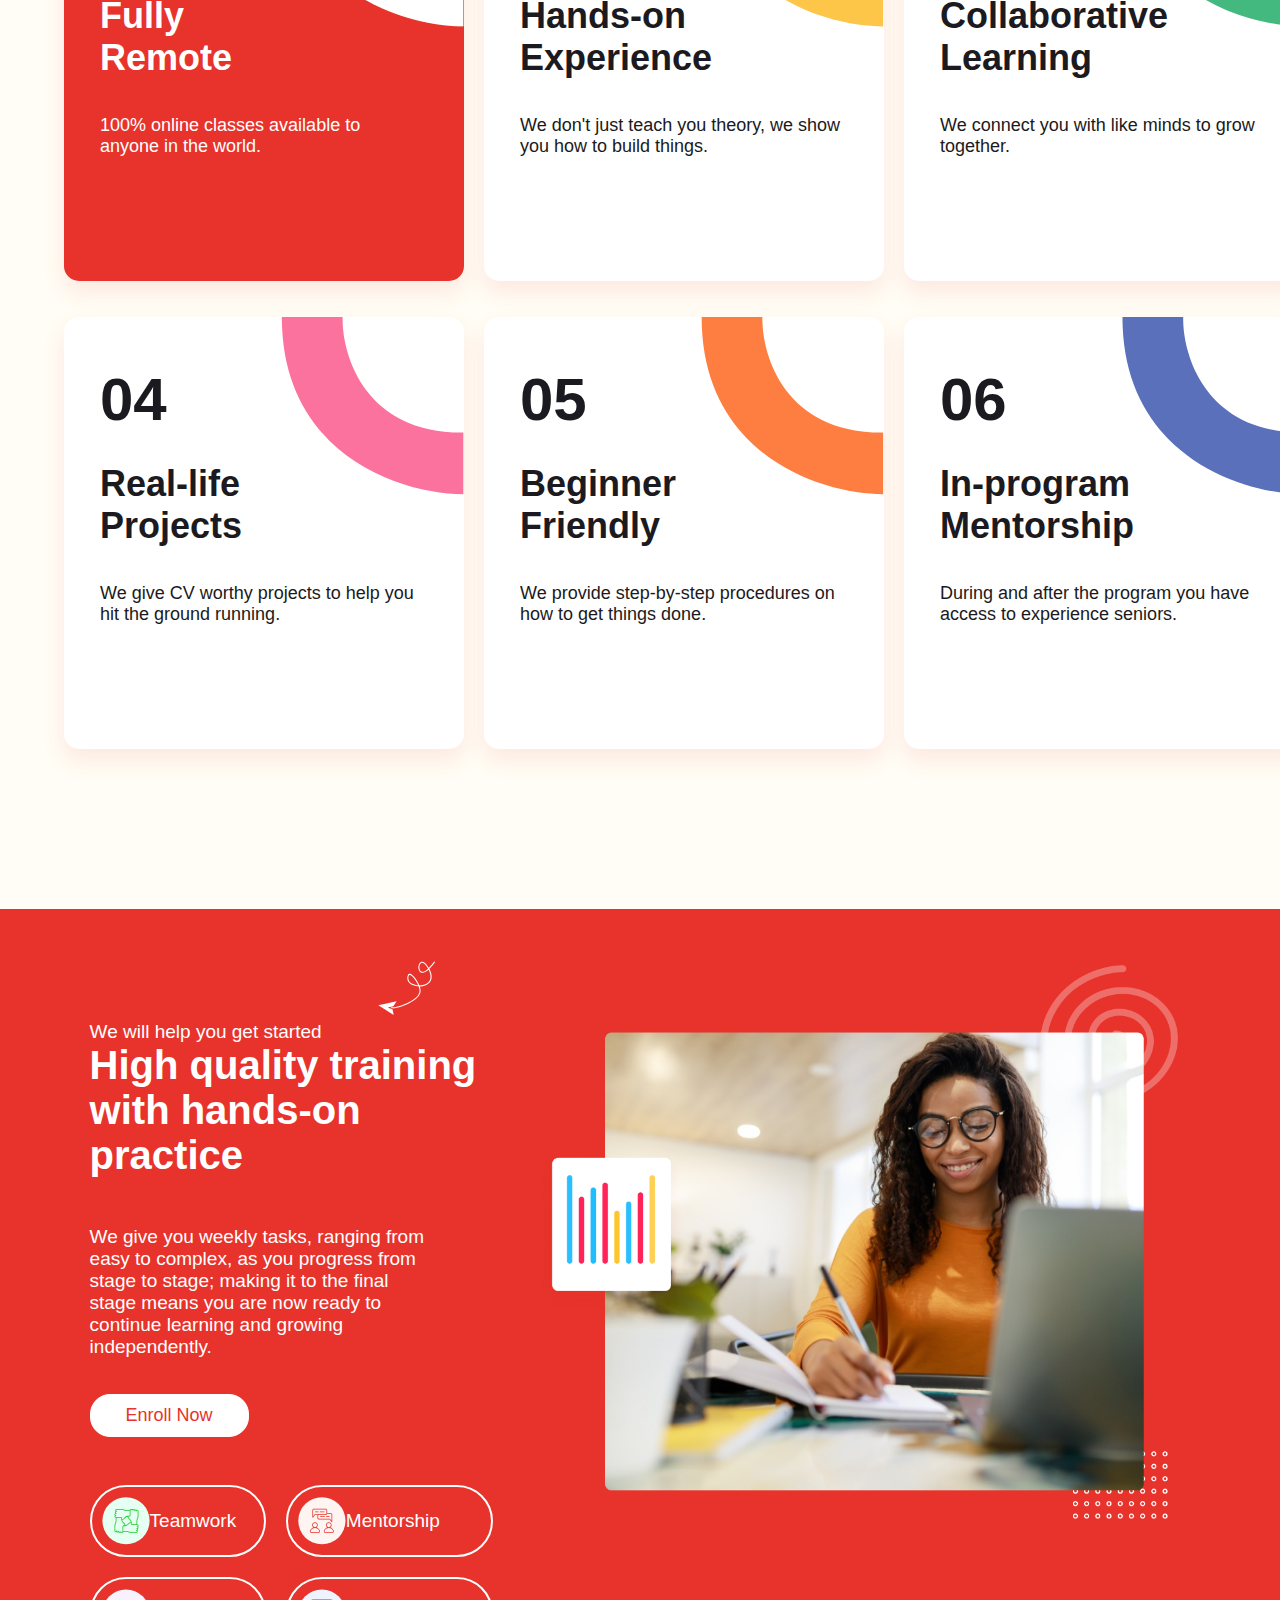
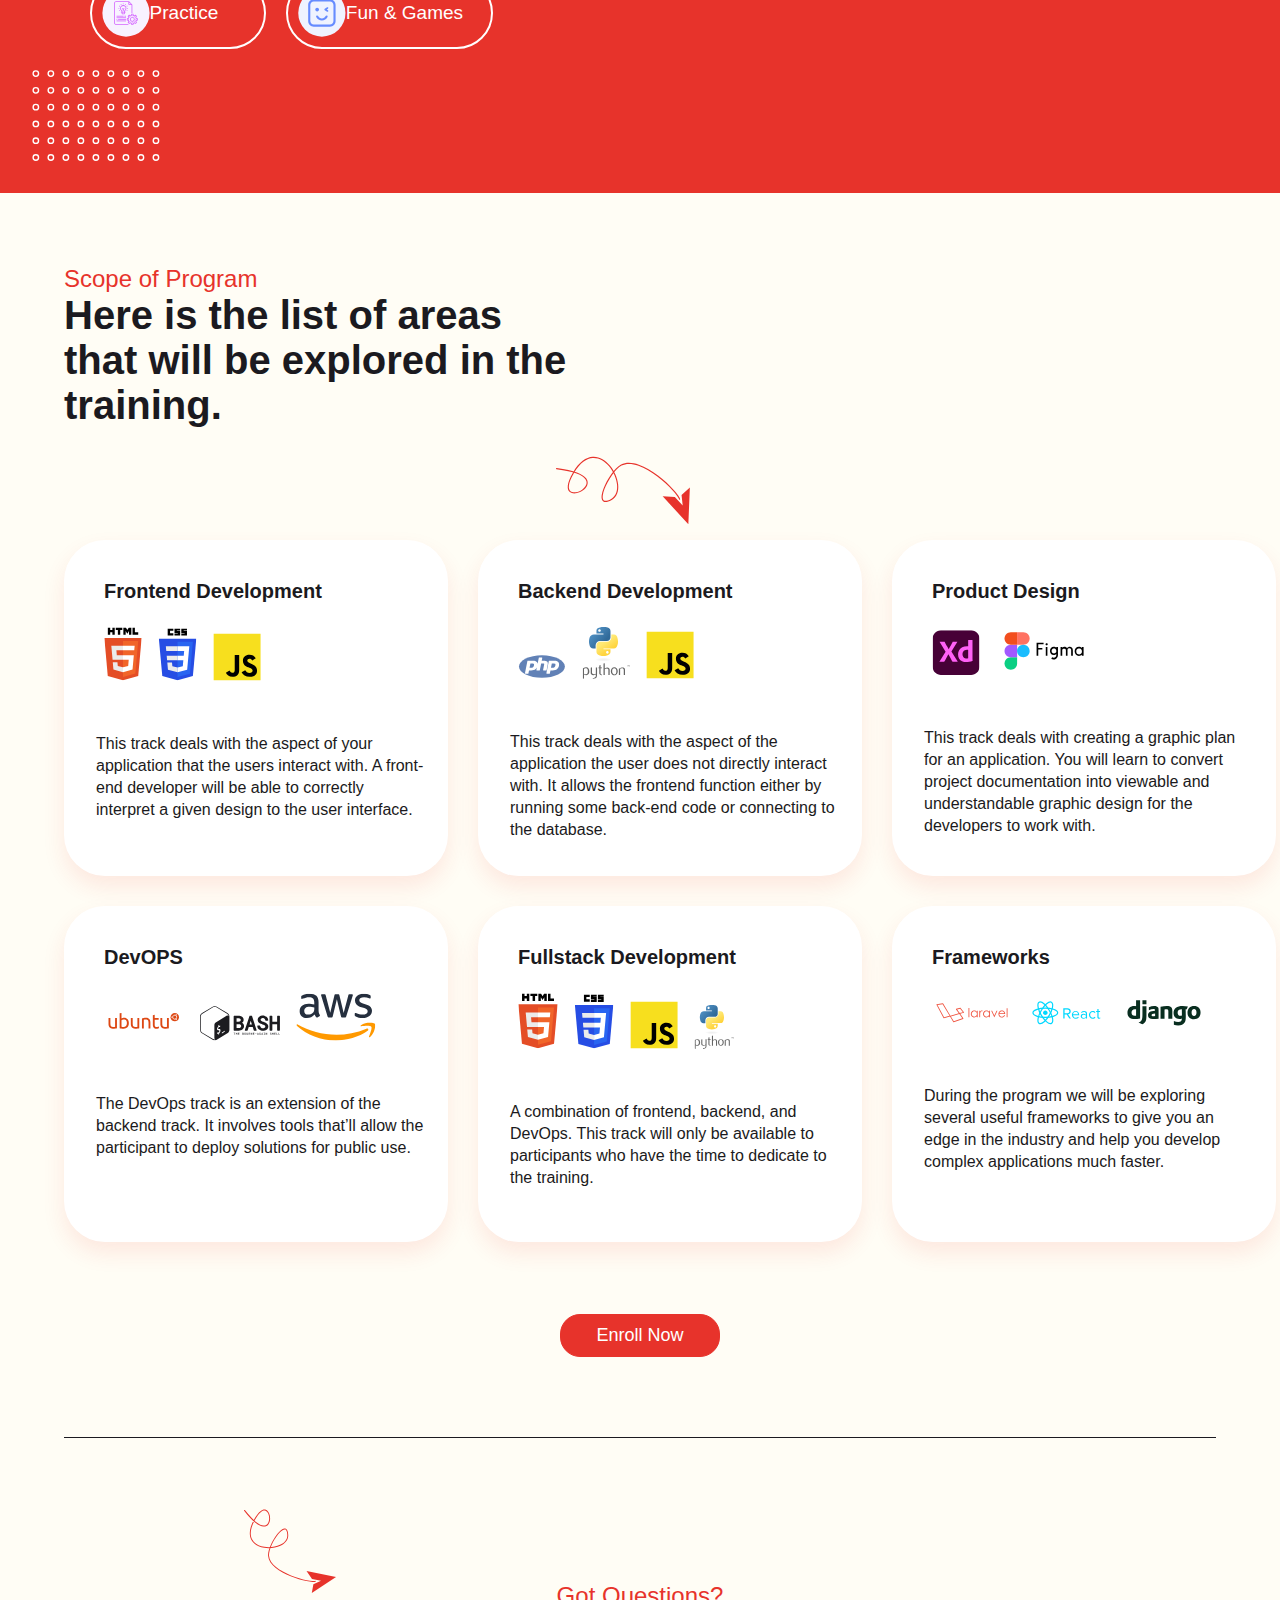
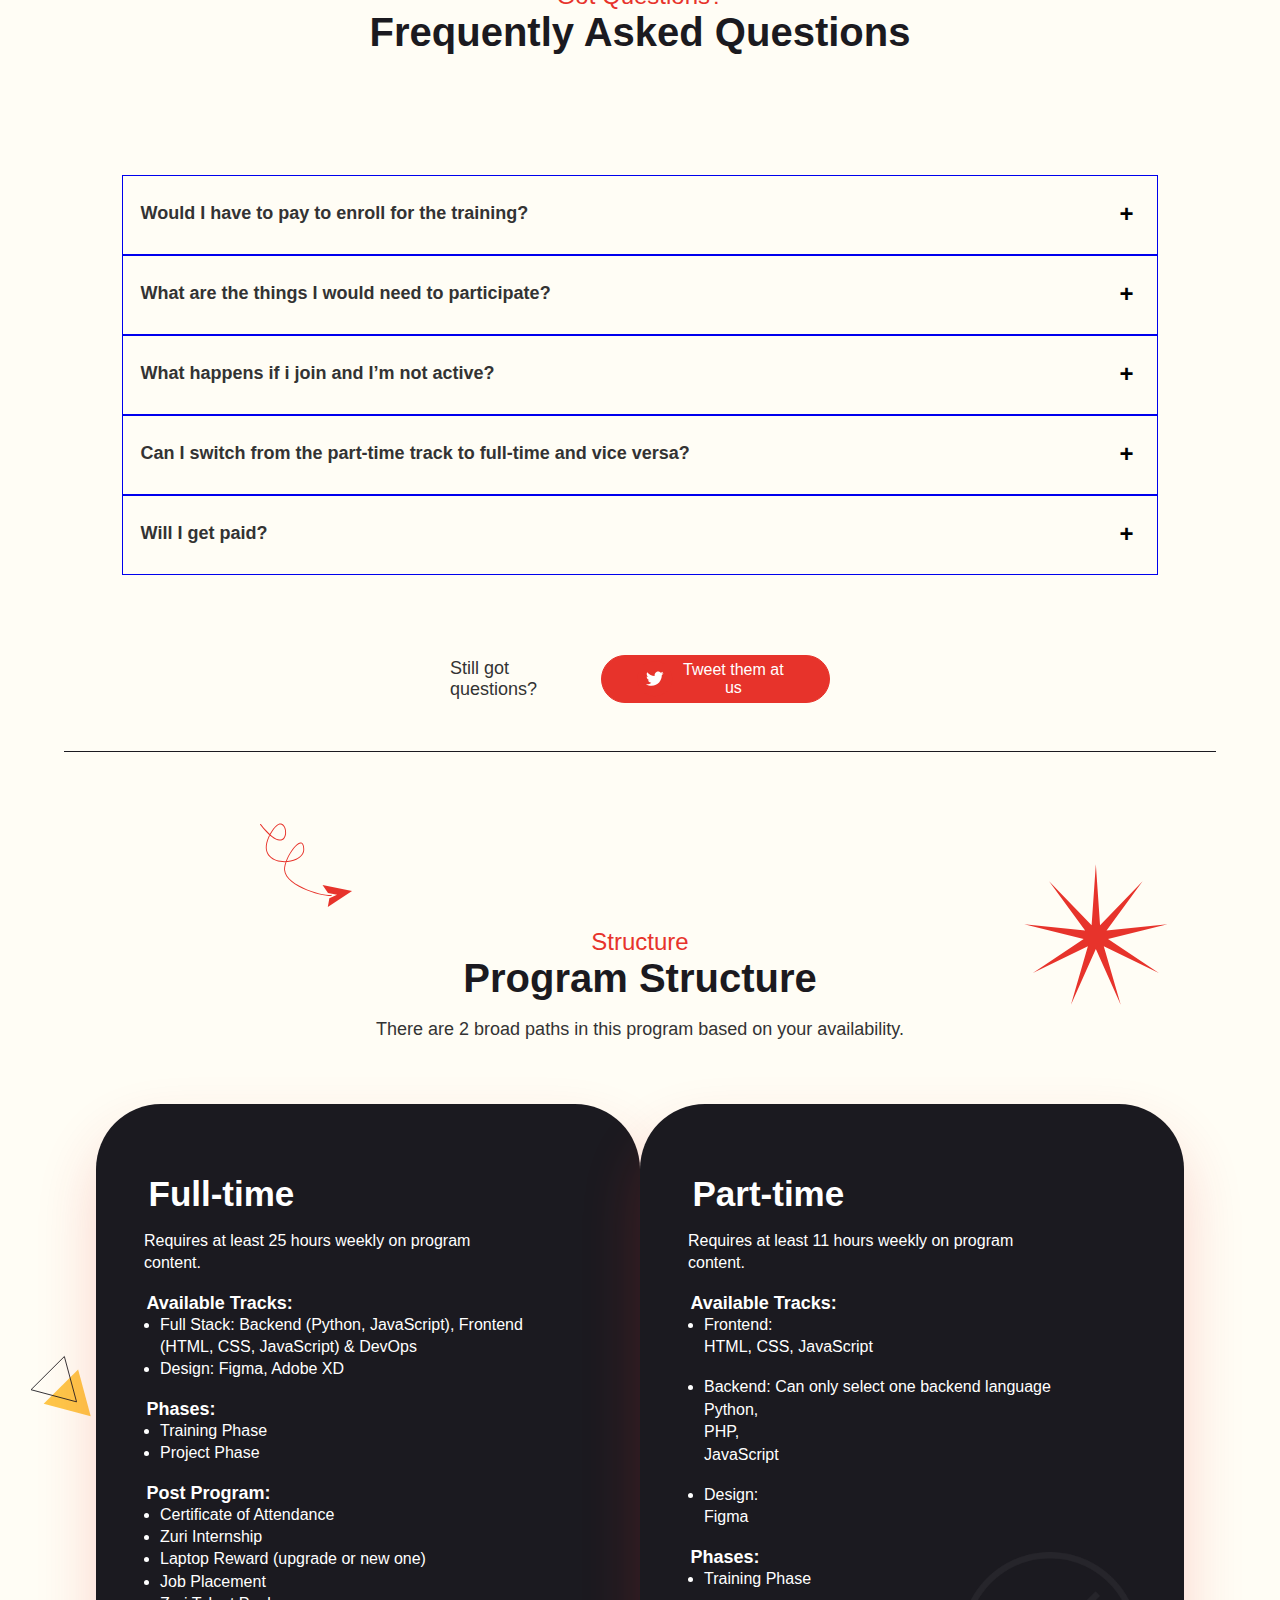
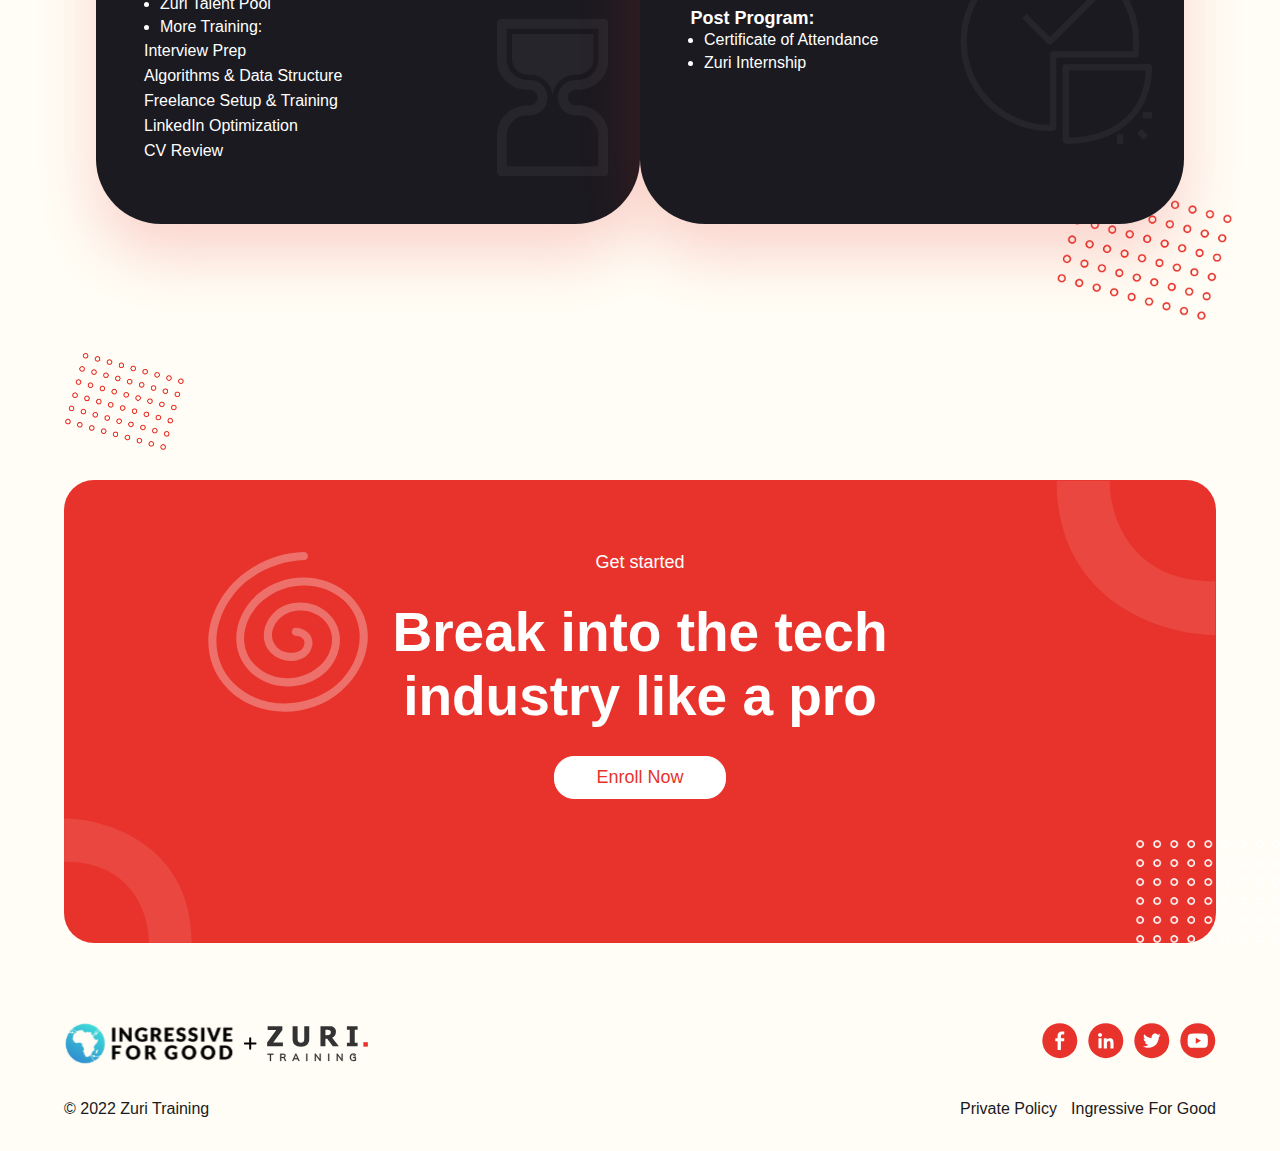
==== commit 07dcfb37: "complete training page bar reponsiveness" ====
--- a/training.html
+++ b/training.html
@@ -244,6 +244,7 @@
                     <p>Freelance Setup & Training</p>
                     <p>LinkedIn Optimization</p>
                     <p>CV Review</p>
+                    <img class="hourglass-img" src="./images/hourglass.png">
                 </div>
                 <div>
                     <h1>Part-time</h1>
@@ -263,6 +264,7 @@
                         <li>Certificate of Attendance</li>
                         <li>Zuri Internship</li>
                     </ul>
+                    <img class="time-img" src="./images/time.png"
                 </div>
             </div>
         </div>
@@ -276,5 +278,23 @@
             <img class="main8-circles" src="./images/main8 circles.png">
         </div>
     </main>
+    <footer>
+        <div class="footer-left">
+            <img src="./images/Zuri-logo.svg">
+            <p>© 2022 Zuri Training</p>
+        </div>
+        <div class="footer-right">
+            <div class="socials">
+                <img src="./images/facebook.svg">
+                <img src="./images/linkedin.svg">
+                <img src="./images/twitter.svg">
+                <img src="./images/youtube.svg">
+            </div>
+            <div class="links">
+                <a href="#">Private Policy</a>
+                <a href="#">Ingressive For Good</a>
+            </div>
+        </div>
+    </footer>
 </body>
 </html>--- a/training.css
+++ b/training.css
@@ -239,6 +239,7 @@
     border-radius: 15px;
     position: relative;
     height: 27em;
+    width: 25em;
     margin-top: 1em;
     box-shadow: 0px 11px 22px 0px rgba(231, 51, 43, 0.1);
 }
@@ -258,6 +259,7 @@
     border-radius: 15px;
     position: relative;
     height: 27em;
+    width: 25em;
     margin-top: 1em;
     box-shadow: 0px 11px 22px 0px rgba(231, 51, 43, 0.1);
 }
@@ -277,6 +279,7 @@
     border-radius: 15px;
     position: relative;
     height: 27em;
+    width: 25em;
     margin-top: 1em;
     box-shadow: 0px 11px 22px 0px rgba(231, 51, 43, 0.1);
 }
@@ -296,6 +299,7 @@
     border-radius: 15px;
     position: relative;
     height: 27em;
+    width: 25em;
     margin-top: 1em;
     box-shadow: 0px 11px 22px 0px rgba(231, 51, 43, 0.1);
 }
@@ -315,6 +319,7 @@
     border-radius: 15px;
     position: relative;
     height: 27em;
+    width: 25em;
     margin-top: 1em;
     box-shadow: 0px 11px 22px 0px rgba(231, 51, 43, 0.1);
 }
@@ -334,6 +339,7 @@
     border-radius: 15px;
     position: relative;
     height: 27em;
+    width: 25em;
     margin-top: 1em;
     box-shadow: 0px 11px 22px 0px rgba(231, 51, 43, 0.1);
 }
@@ -705,7 +711,21 @@
     margin: 4em auto 0 auto;
     justify-content: space-between;
 }
+.main7-flex img{
+    position: absolute;
+}
+.hourglass-img{
+    width: 7em;
+    bottom: 3em;
+    right: 2em;
+}
+.time-img{
+    width: 12em;
+    bottom: 5em;
+    right: 2em;
+}
 .main7-flex div{
+    position: relative;
     background-color: #1b1a20;
     color: white;
     width: 34.5em;
@@ -792,4 +812,42 @@
     width: 9em;
     bottom: 0;
     left: 67em;
+}
+footer{
+    display: flex;
+    justify-content: space-between;
+    width: 90%;
+    margin: 5em auto 0 auto;
+}
+.footer-left{
+    height: 8em;
+}
+.footer-left p{
+    color: #1b1a20;
+    font-size: 16px;
+    margin-top: 2em;
+}
+.footer-right{
+    display: flex;
+    flex-direction: column;
+    height: 8em;
+}
+.footer-right .socials{
+    display: flex;
+    margin-left: auto;
+}
+.footer-right .socials img{
+    margin-left: 10px;
+}
+.footer-right .links{
+    display: flex;
+    flex-direction: row;
+    width: 16em;
+    justify-content: space-between;
+    margin-top: 2.6em;
+}
+.footer-right .links a{
+    text-decoration: none;
+    color: #1b1a20;
+    font-size: 16px;
 }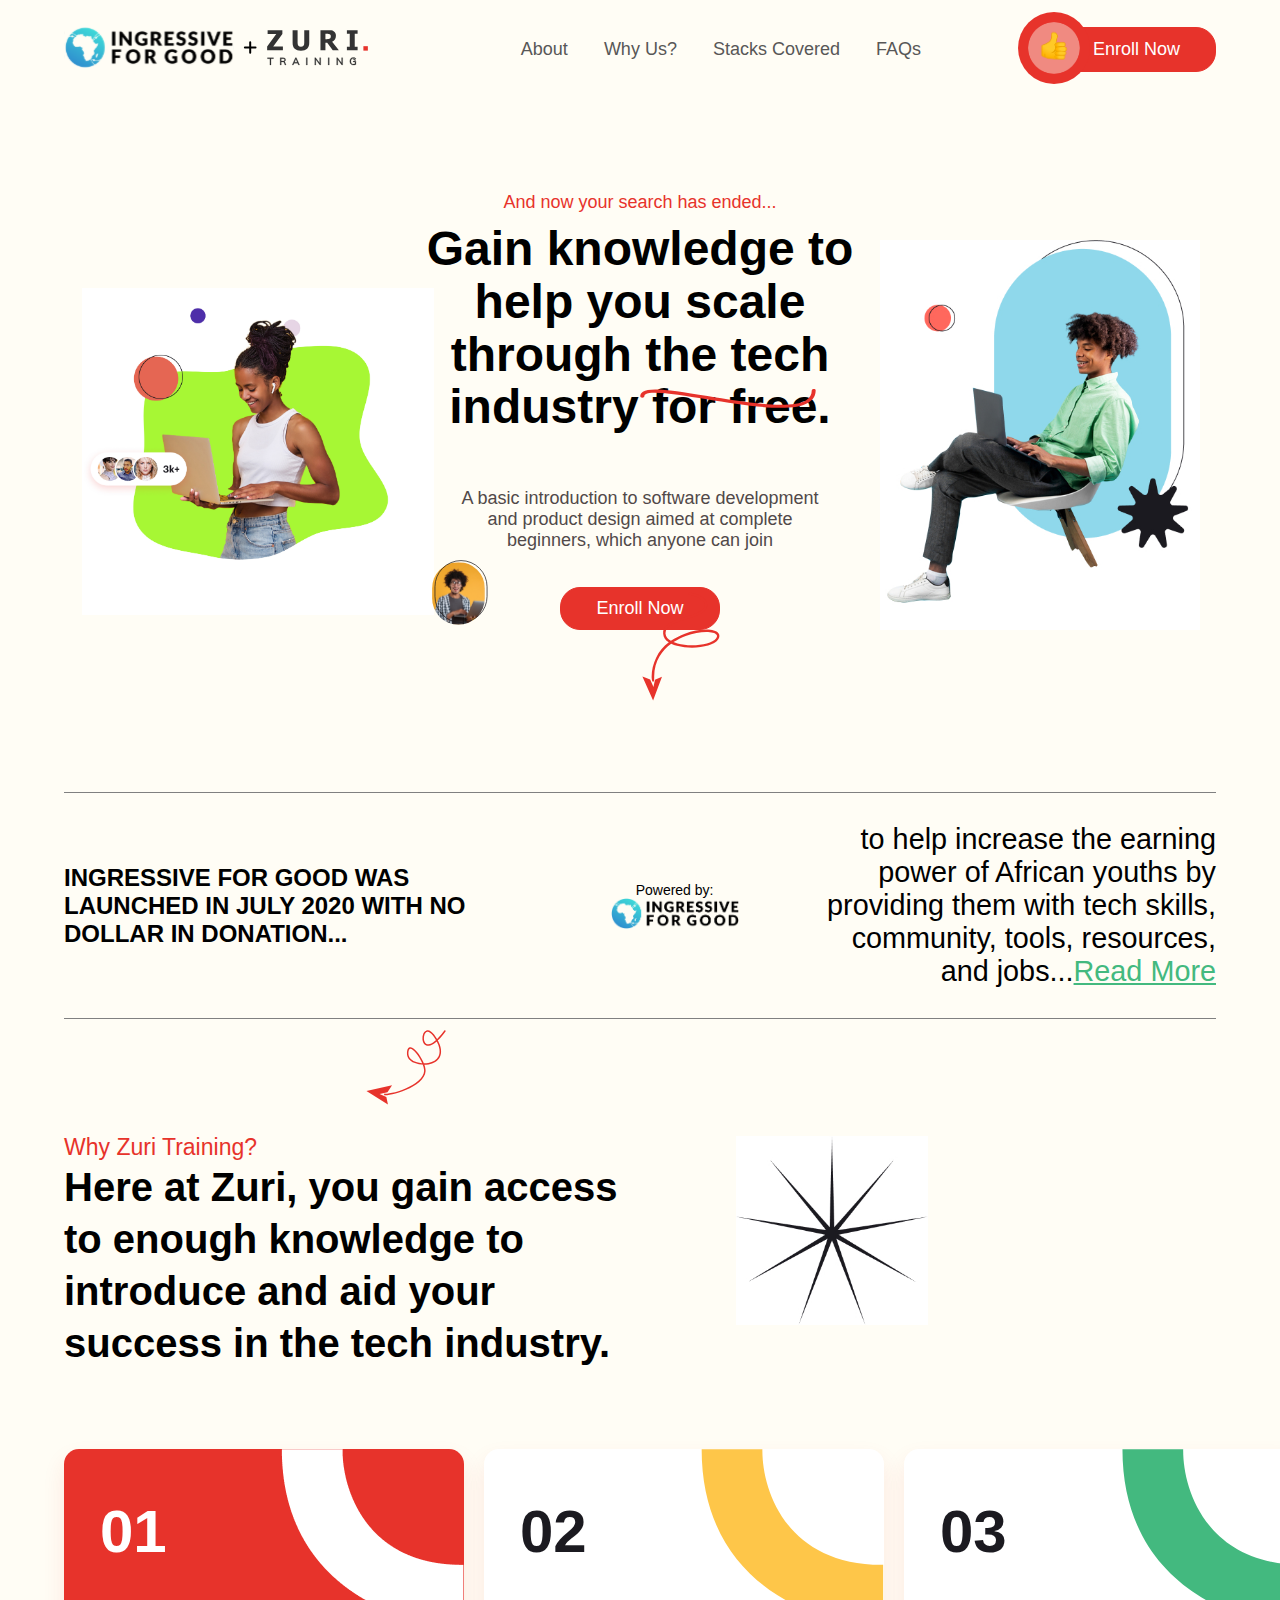
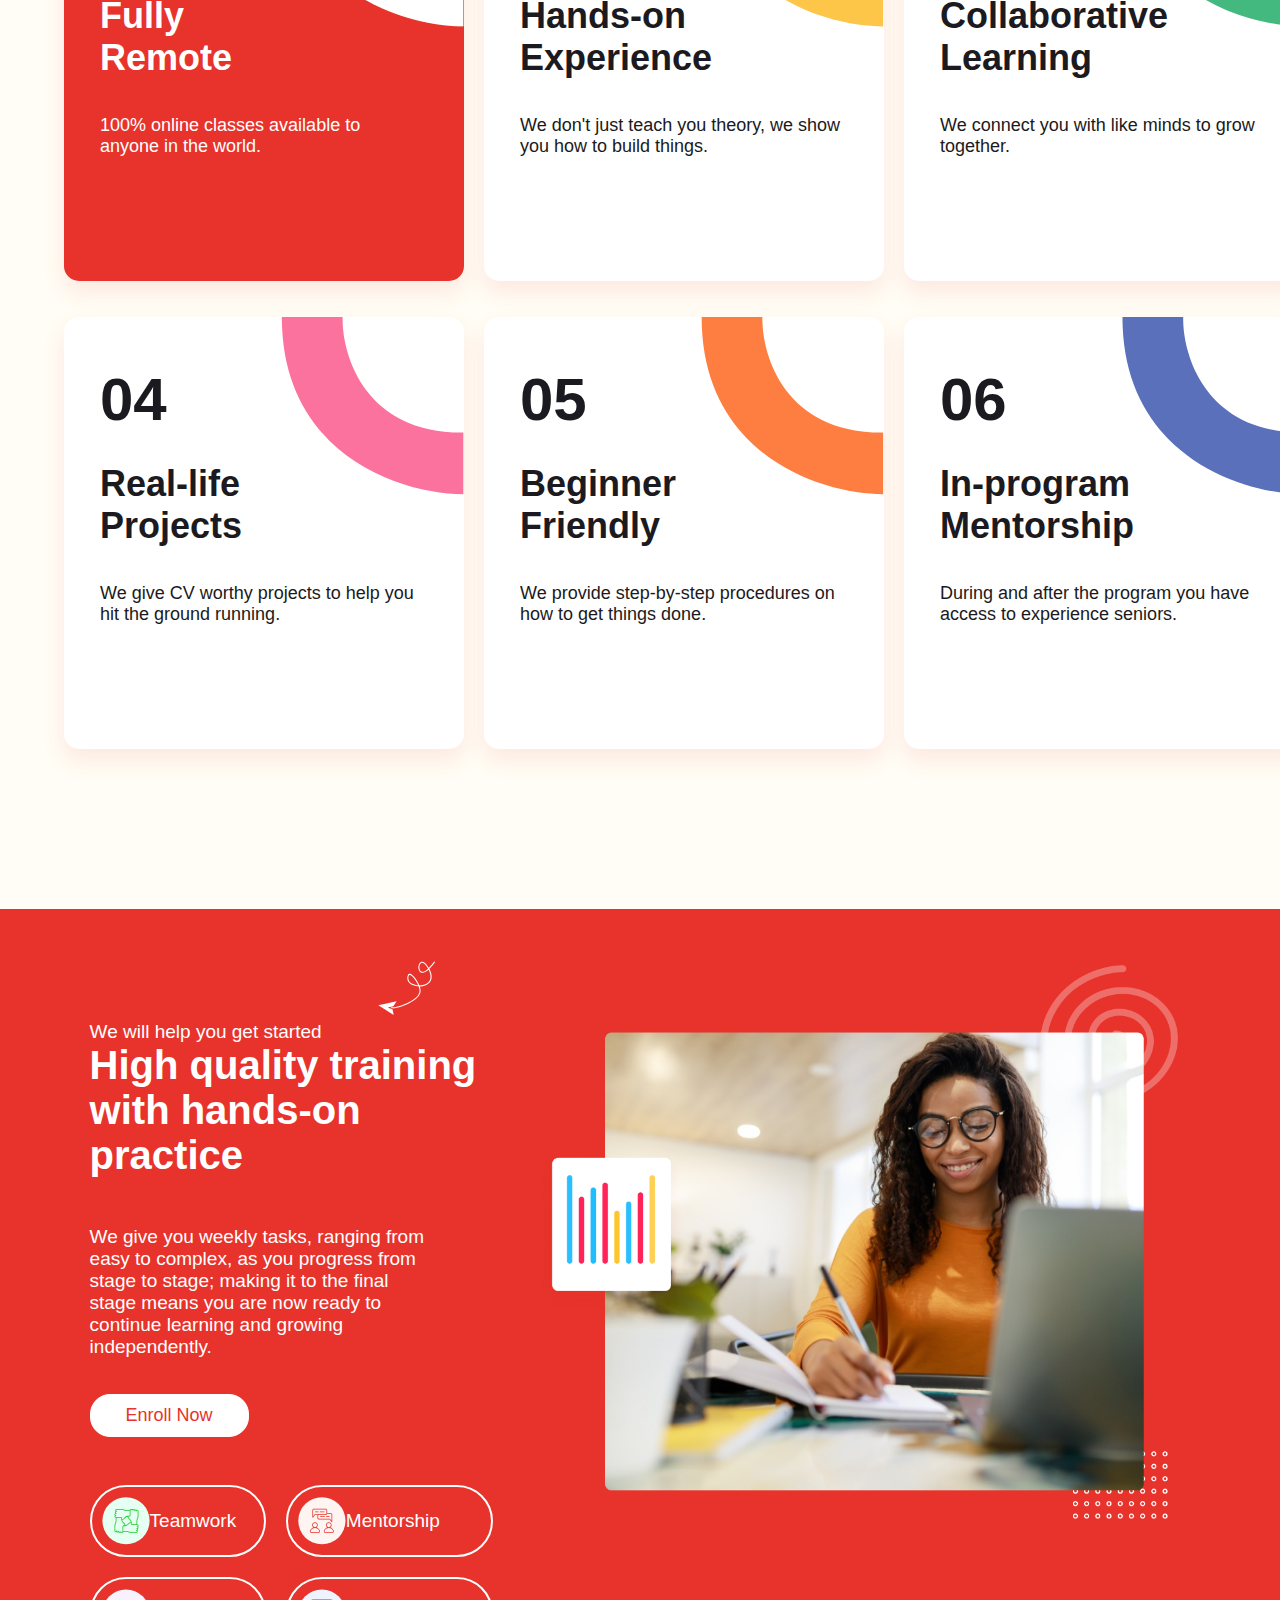
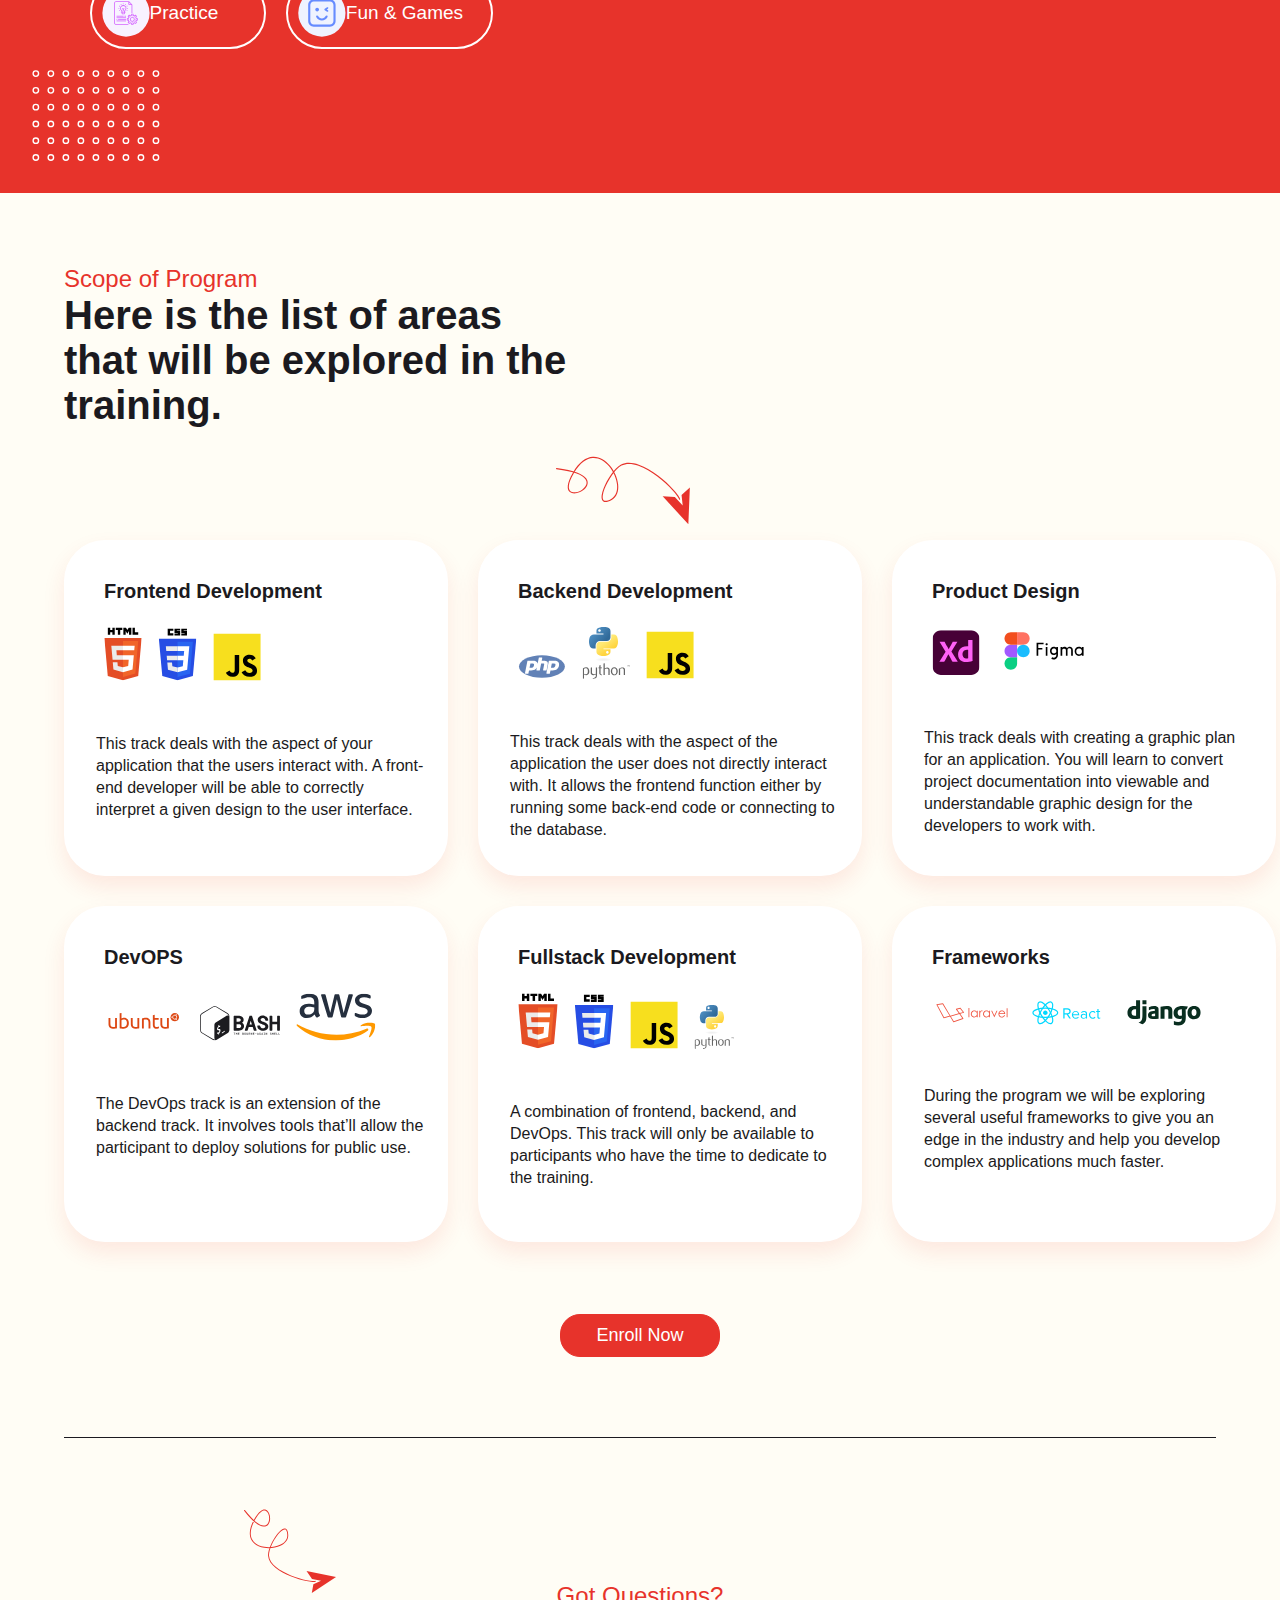
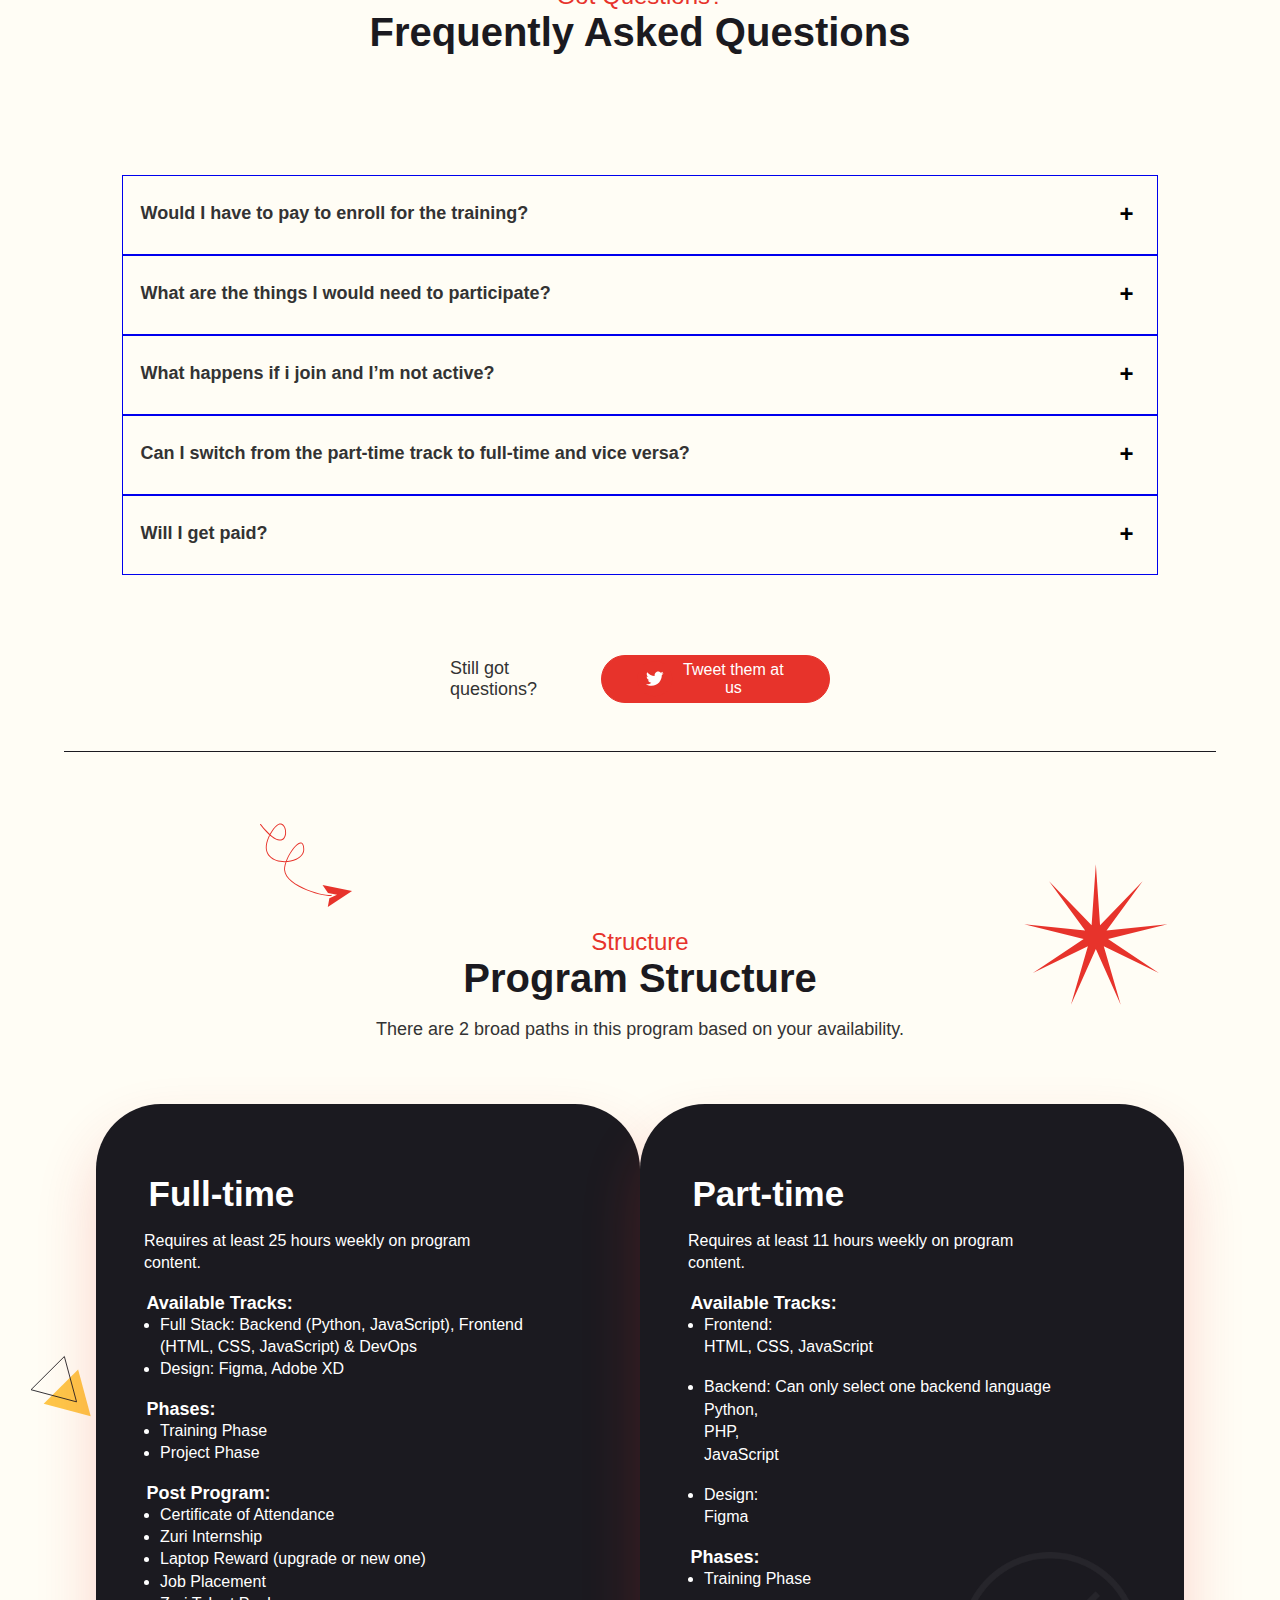
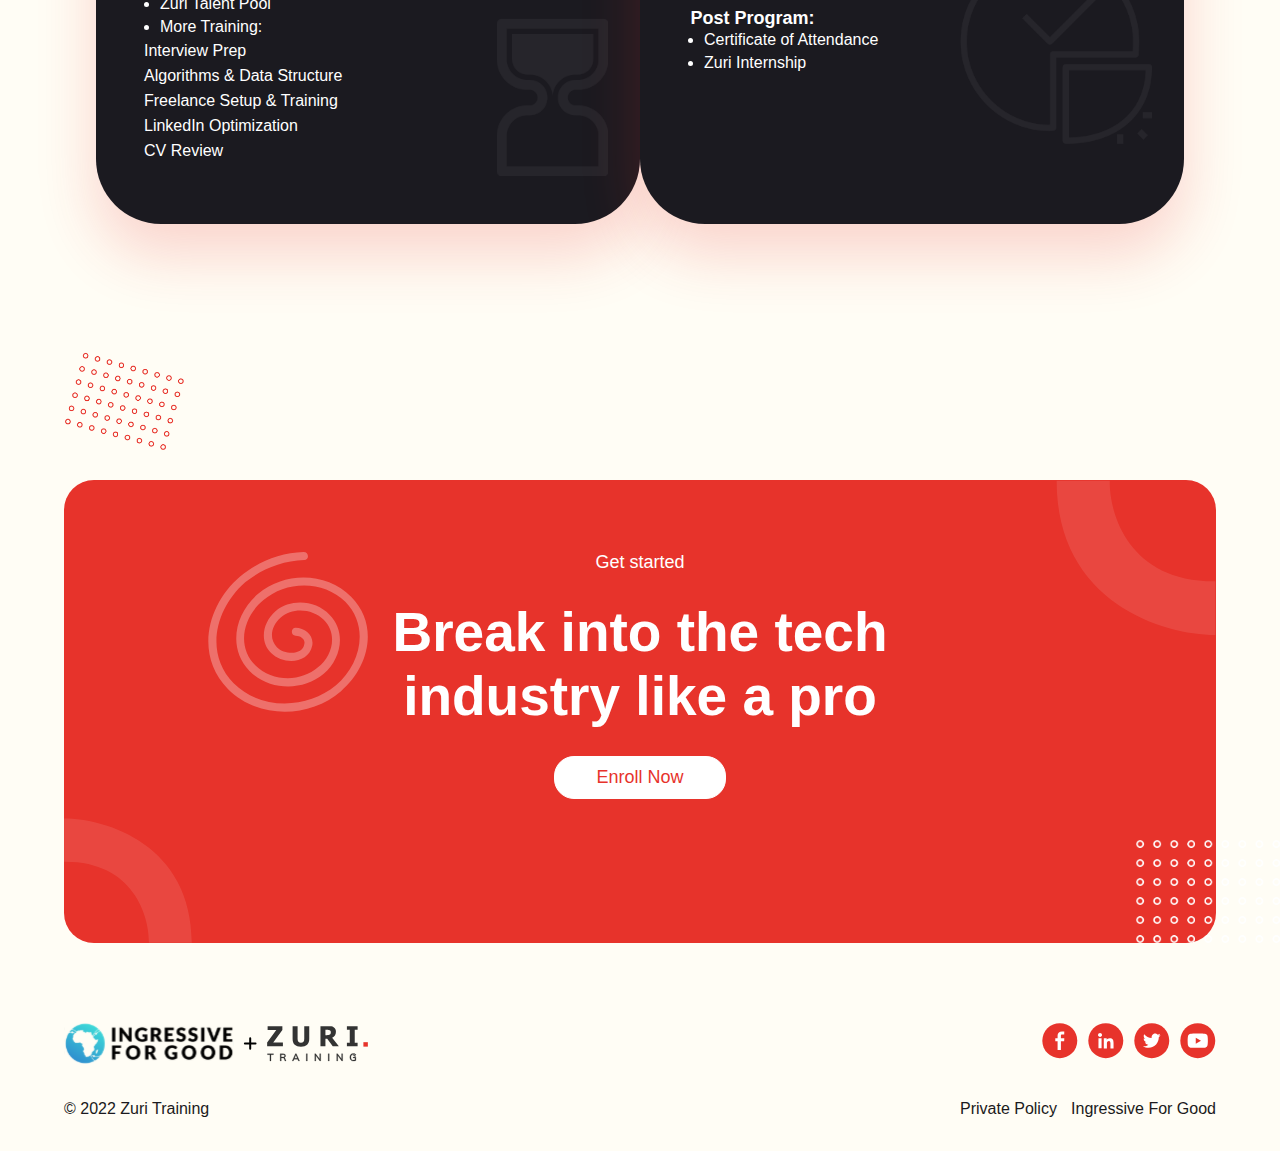
==== commit 14113e21: "commit" ====
--- a/training.html
+++ b/training.html
@@ -9,19 +9,21 @@
 </head>
 <body>
     <header>
-        <div class="header-container">
+        <div class=" header">
             <div class="logo">
-                <img src="./images/Zuri-logo.svg" alt="zuri-ingressive">
+                <img src="./images/Zuri-logo.svg">
             </div>
             <div class="links">
-                <a href="#">About</a>
-                <a href="#">Why Us?</a>
-                <a href="#">Stacks Covered</a>
-                <a href="#">FAQs</a>
-            </div>
-            <div class="enroll">
-                <img src="./images/thumbs.png">
-                <a href="#">Enroll Now</a>
+                <nav>
+                    <ul>
+                        <li><a>About</a></li>
+                        <li><a>Why Us?</a></li>
+                        <li><a>Stacks Covered</a></li>
+                        <li><a>FAQs</a></li>
+                    </ul>
+                </nav>
+                <img class="thumb" src="./images/thumbs.png">
+                <button>Enroll Now</button>
             </div>
         </div>
     </header>
--- a/training.css
+++ b/training.css
@@ -8,60 +8,60 @@
     box-sizing: border-box;
     font-family: 'Averta', sans-serif;
 }
+body, html{
+    background-color: #fffdf5;
+}
+a, button{
+    cursor: pointer;
+}
 header{
+    width: 100%;
+    overflow-x: hidden;
     background-color: #fffdf5;
-    z-index: 3;
-    width: 100%;
-}
-body{
-    background-color: #fffdf5;
-}
-.header-container{
-    width: 100%;
-    display: flex;
-    background-color: #fffdf5;
-    justify-content: space-between;
     position: fixed;
     top: 0;
     z-index: 3;
-}
-.header-container a{
-    text-decoration: none;
-    font-size: 19px;
-}
-.header-container .logo{
-    margin: auto 0 auto 5%;
-    margin-top: 20px;
-    margin-bottom: 20px;
-}
-.header-container .links{
-    margin: auto 0 auto 2em;
-}
-.header-container .links a{
-    margin-left: 50px;
-    color: #514949;
-}
-.header-container .enroll{
-    margin: auto 5% auto 0;
-    display: flex;
-    width: 13.5em;
-}
-.header-container .enroll img{
-    position: absolute;
-    z-index: 1;
-    top: 6px;
-    right: 13em;
-    width: 70px;
-    background-color: #E7332B;
+    
+}
+.header{
+    width: 90%;
+    margin: 1.7em auto;
+    display: flex;
+    justify-content: space-between;
+    position: relative;
+}
+header .links{
+    display: flex;
+    font-size: 18px;
+    color: #585757;
+}
+header ul{
+    display: flex;
+    list-style-type: none;
+    margin-right: 5em;
+}
+header li{
+    margin-right: 2em;
+}
+nav{
+    margin: auto;
+}
+header button{
+    font-size: 18px;
+    background-color: #e7332b;
+    color: white;
+    border: 1px solid #e7332b;
+    border-radius: 20px;
+    padding: 10px 35px 10px 45px;
+}
+header .thumb{
+    position: absolute;
+    bottom: -12px;
+    right: 7em;
+    padding: 10px;
     border-radius: 50%;
-    padding: 10px;
-}
-.header-container .enroll a{
-    margin: auto 0 auto auto;
-    color: white;
-    background-color: #E7332B;
-    padding: 10px 40px 10px 40px;
-    border-radius: 30px;
+    background-color: #e7332b;
+    width: 4em;
 }
 main{
     width: 100%;
@@ -850,4 +850,7 @@
     text-decoration: none;
     color: #1b1a20;
     font-size: 16px;
+}
+@media (max-width:1200px) {
+    
 }